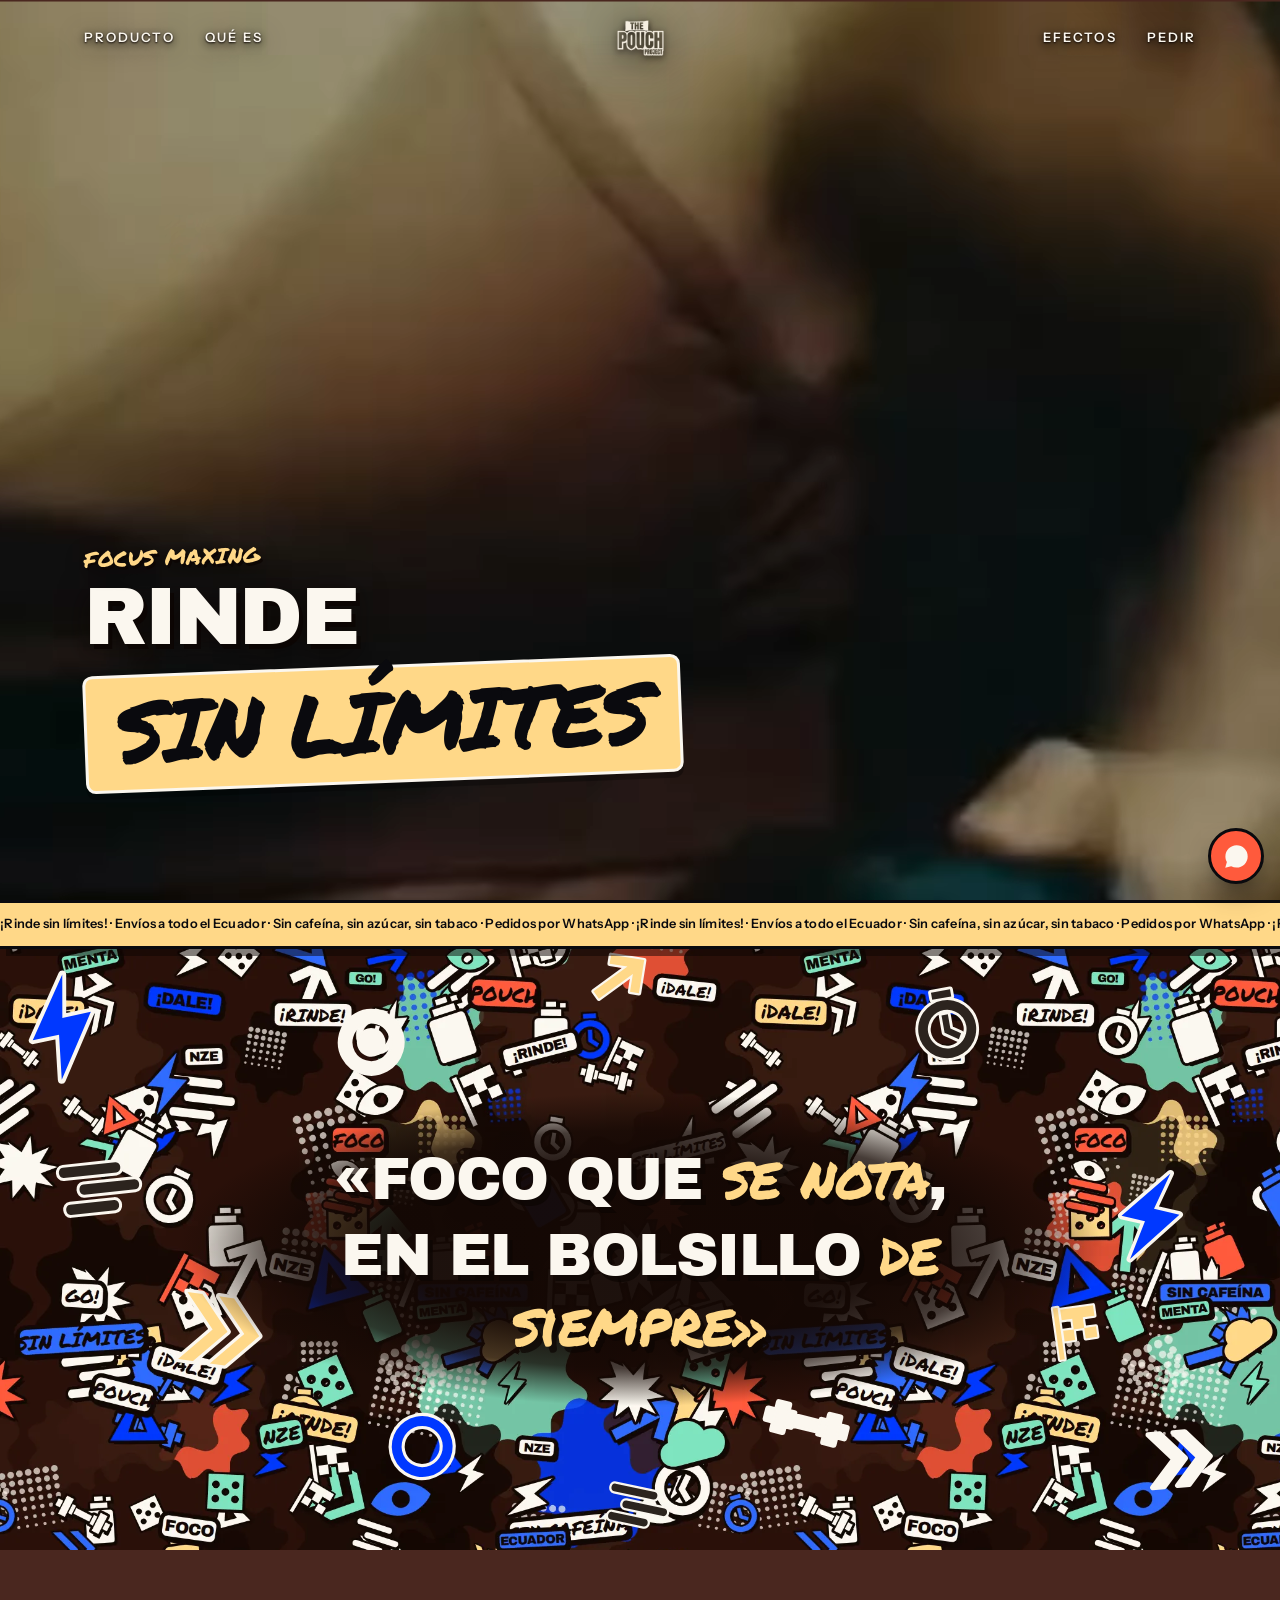
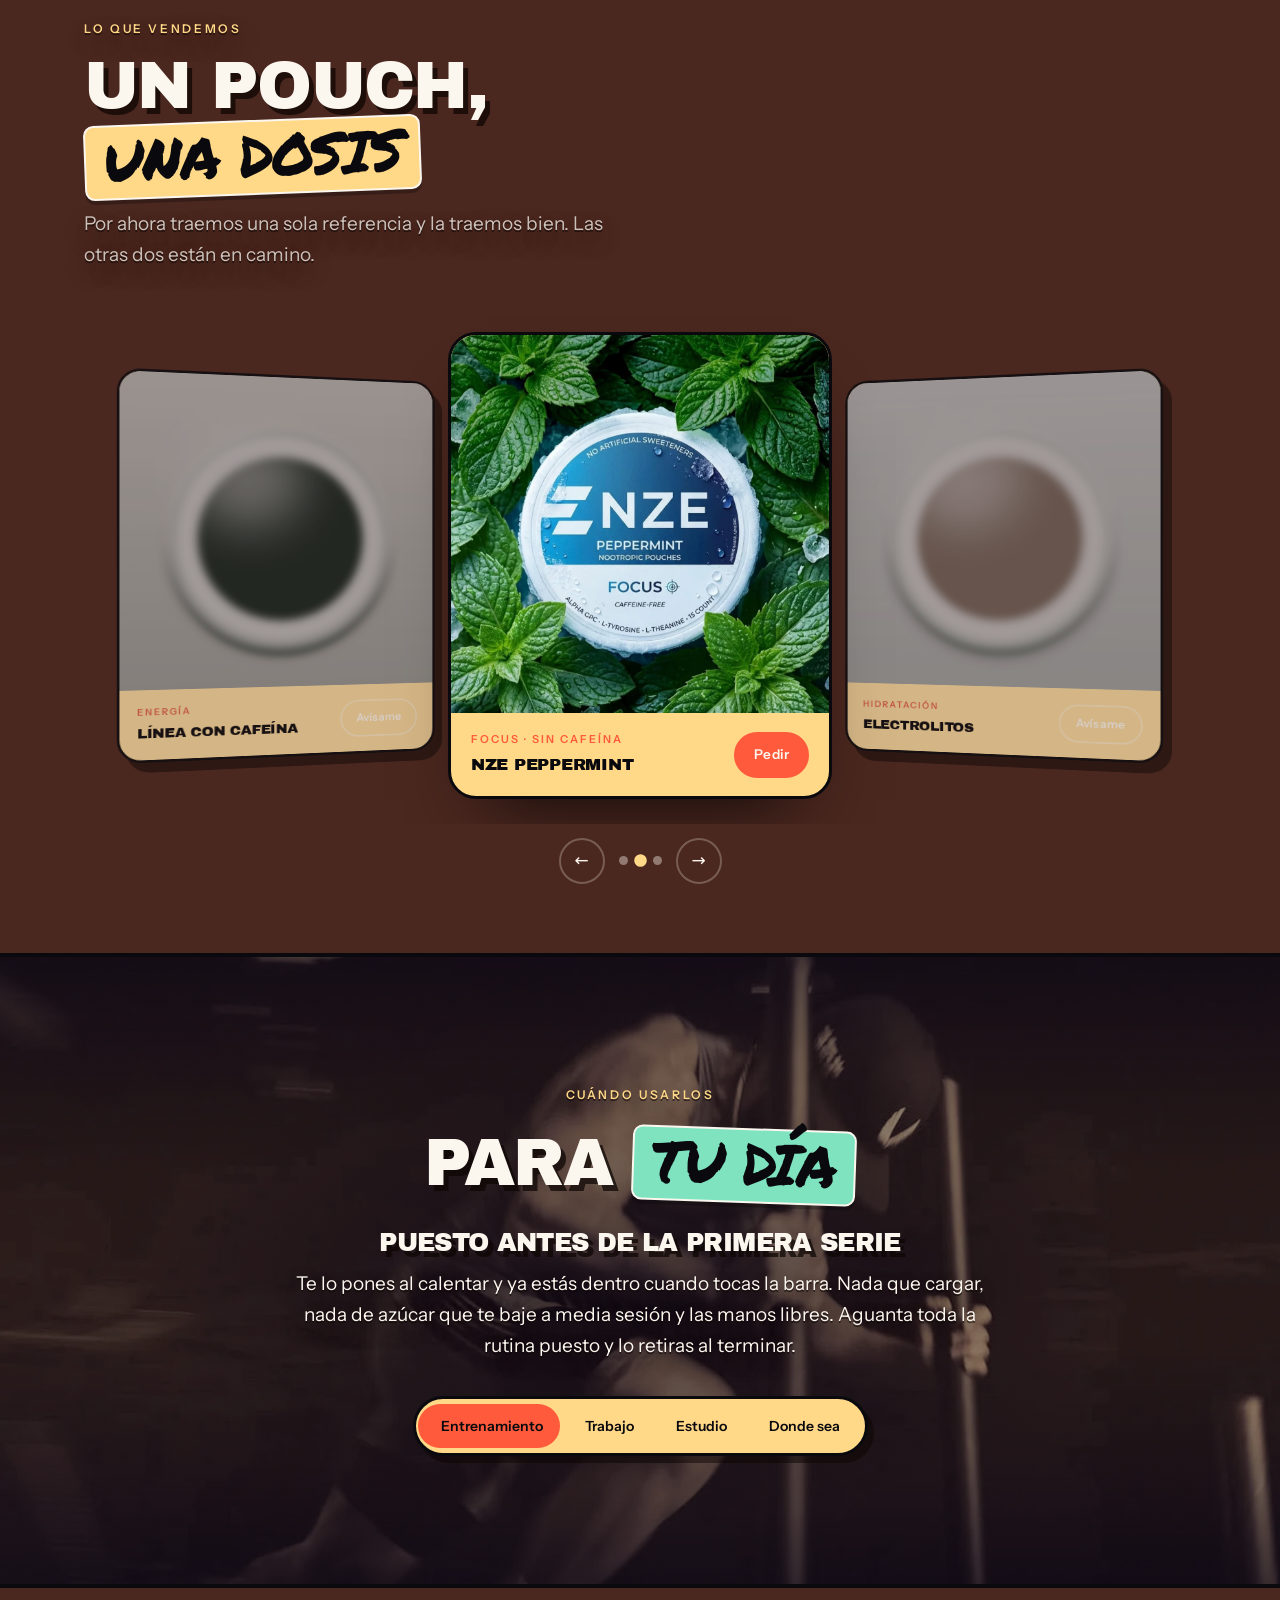
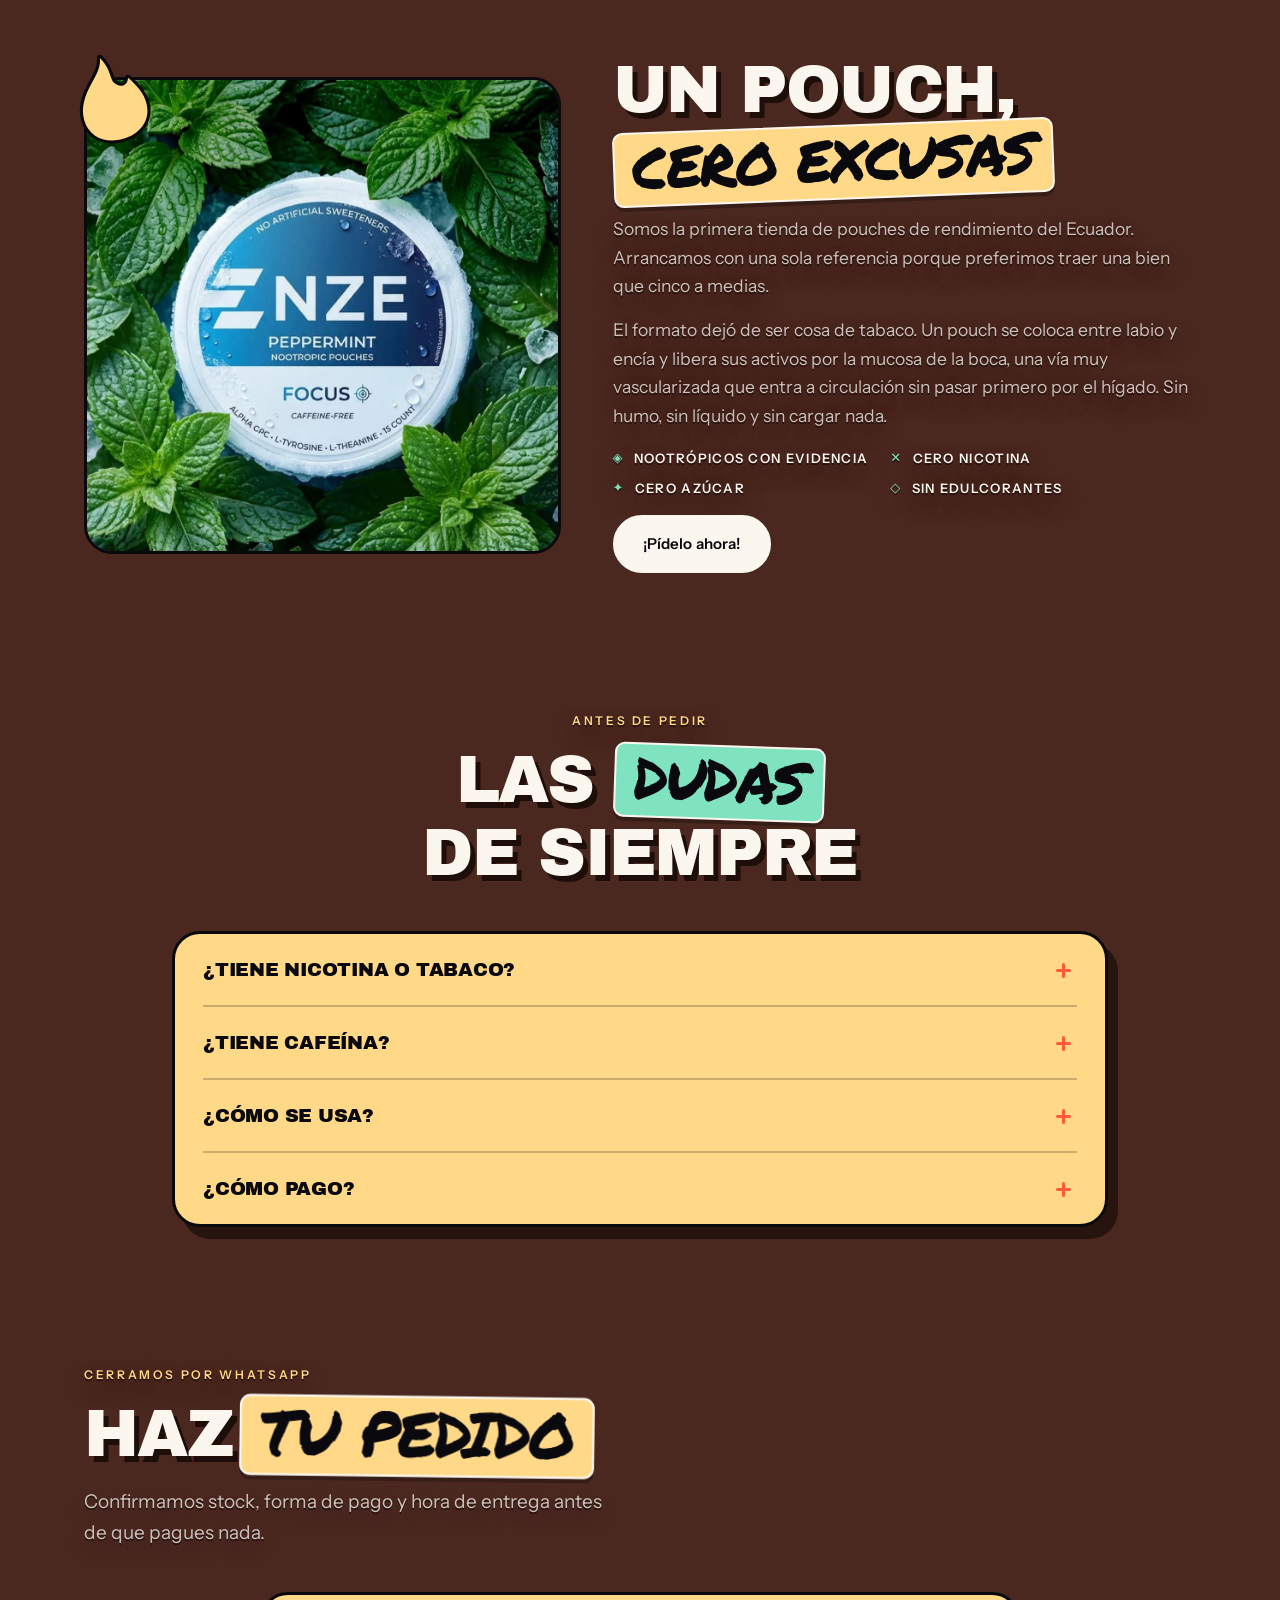
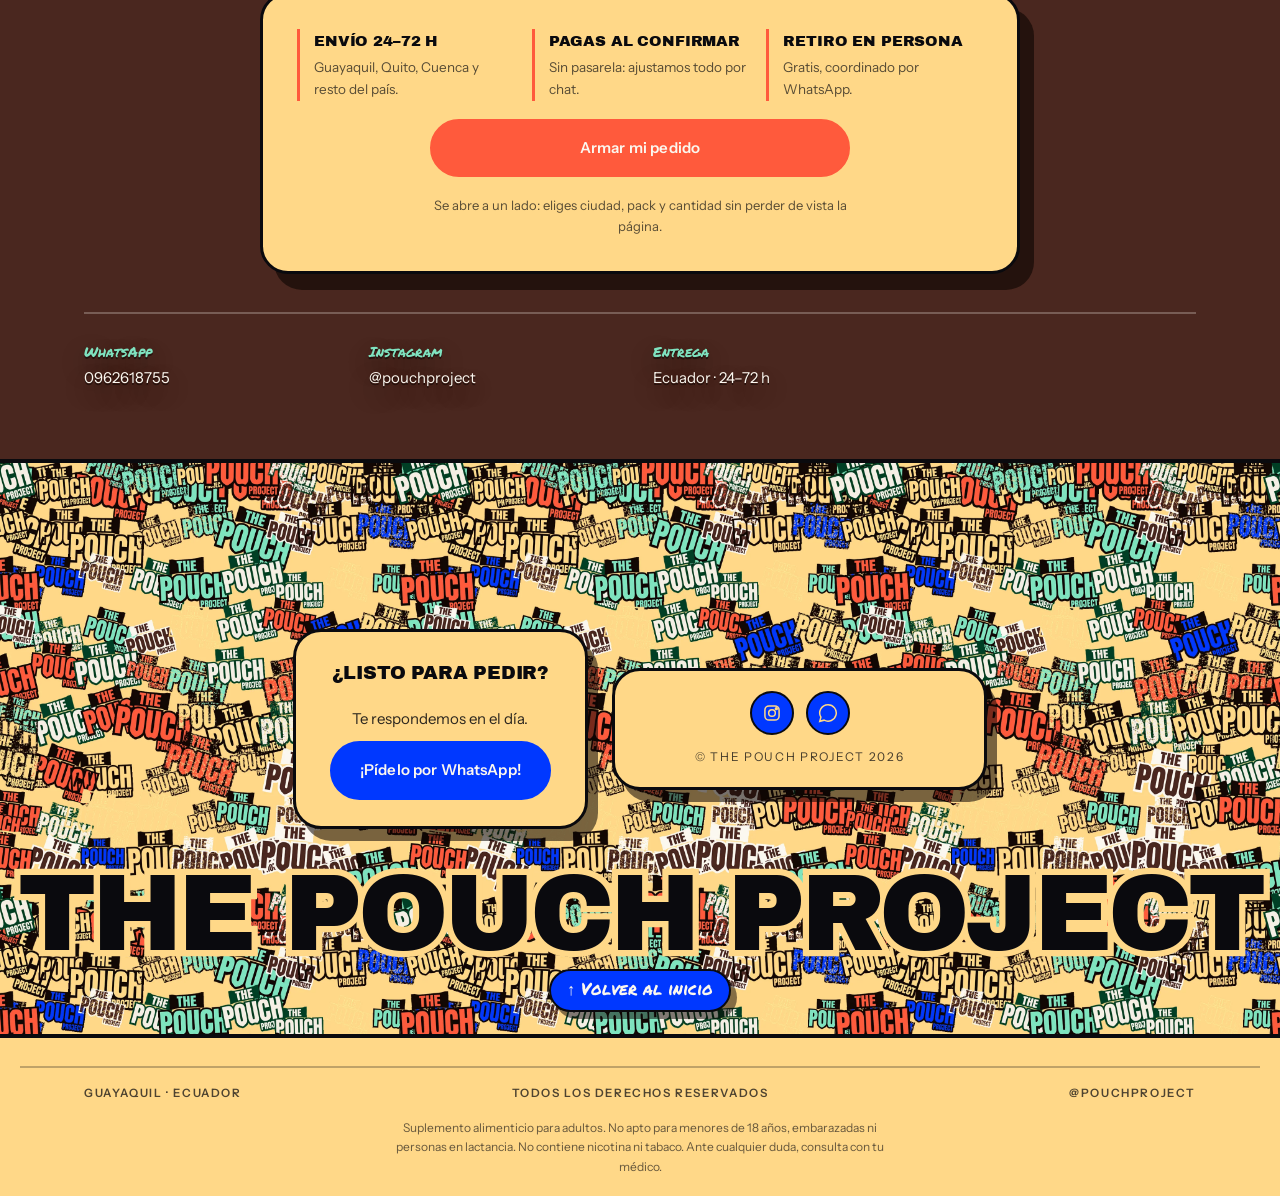
==== index.html @ 42174348 "Borrar archivos sin uso y rehacer las animaciones de las cabeceras LIMPIEZA. Fuera pared.webp, los t" ====
<!doctype html>
<html lang="es-EC">
<head>
<meta charset="utf-8">
<meta name="viewport" content="width=device-width, initial-scale=1, viewport-fit=cover">
<title>The Pouch Project — Rinde sin límites</title>
<meta name="description" content="Pouches de rendimiento en Ecuador. NZE Peppermint Focus: foco limpio sin cafeína, sin azúcar y sin tabaco. Pedidos por WhatsApp con envío a todo el país.">
<meta name="theme-color" content="#16120F">
<link rel="canonical" href="https://thepouchproject.ec/">

<meta property="og:type" content="website">
<meta property="og:site_name" content="The Pouch Project">
<meta property="og:title" content="The Pouch Project — Rinde sin límites">
<meta property="og:description" content="Pouches de rendimiento en Ecuador. Foco limpio, sin azúcar y sin tabaco. Pídelo por WhatsApp.">
<meta property="og:image" content="assets/img/icon-512.png">
<meta property="og:locale" content="es_EC">
<meta name="twitter:card" content="summary_large_image">

<link rel="icon" href="assets/img/logo.svg" type="image/svg+xml">
<link rel="icon" href="assets/img/icon-32.png" sizes="32x32">
<link rel="apple-touch-icon" href="assets/img/icon-180.png">

<link rel="preload" href="assets/fonts/archivo-black-latin.woff2" as="font" type="font/woff2" crossorigin>
<link rel="preload" href="assets/fonts/instrument-sans-normal-400-latin.woff2" as="font" type="font/woff2" crossorigin>
<link rel="stylesheet" href="assets/css/fonts.css">
<link rel="stylesheet" href="assets/css/styles.css">

<script type="application/ld+json">
{"@context":"https://schema.org","@type":"Store","name":"The Pouch Project","description":"Tienda de pouches de rendimiento en Ecuador.","areaServed":"EC","slogan":"Rinde sin límites"}
</script>
</head>
<body>

<a class="visually-hidden" href="#pedido">Saltar al pedido</a>

<!-- ══════════════════════════════════════════ NAV FLOTANTE -->
<header class="nav" id="nav">
  <div class="wrap nav__inner">
    <nav class="nav__side nav__side--l" aria-label="Principal">
      <a href="#productos">Producto</a>
      <a href="#muro">Qué es</a>
    </nav>
    <a class="nav__brand" href="#top" aria-label="The Pouch Project — inicio">
      <img class="nav__logo--light" src="assets/img/logo-cream.png" alt="The Pouch Project" width="1024" height="784">
      <img class="nav__logo--dark" src="assets/img/logo-full.png" alt="" aria-hidden="true" width="1024" height="784">
    </a>
    <nav class="nav__side nav__side--r" aria-label="Secundaria">
      <a href="#efectos">Efectos</a>
      <a href="#pedido">Pedir</a>
    </nav>
    <a class="btn nav__cta" href="#pedido">Pedir</a>
  </div>
</header>

<main id="top">

<!-- ══════════════════════════════════════════════════════ HERO -->
<section class="hero" id="hero" aria-label="Rinde sin límites">
  <div class="hero__media" aria-hidden="true">
    <img class="hero__poster" src="assets/img/poster-hero.jpg" alt="" width="1920" height="1080" fetchpriority="high">
    <video id="heroVideo" poster="assets/img/poster-hero.jpg"
           autoplay muted loop playsinline preload="auto" disablepictureinpicture>
      <source src="assets/video/hero.webm" type="video/webm">
      <source src="assets/video/hero.mp4" type="video/mp4">
    </video>
  </div>

  <div class="wrap hero__inner">
    <p class="hero__kicker">Focus maxing</p>
    <h1 class="claim">
      <span class="claim__line">Rinde</span>
      <span class="claim__stickers">
        <em class="tag tag--cobalto">sin límites</em>
      </span>
    </h1>
  </div>

</section>

<!-- ════════════════════════════════════════════════════ TICKER -->
<div class="ticker marquee" id="ticker" data-nav="claro" aria-hidden="true">
  <div class="marquee__track">
    <span id="tickerA"></span>
    <span id="tickerB"></span>
  </div>
</div>


<!-- ══════════════════════════════════════════════ MURO DE PEGATINAS -->
<section class="muro" id="muro" aria-labelledby="muroTitle">
  <div class="muro__stickers" id="stickers" aria-hidden="true"></div>
  <div class="wrap muro__inner">
    <p class="quote" id="muroTitle" data-anim="cita">
      <span class="quote__l">«Foco que <em>se nota</em>,</span>
      <span class="quote__l">en el bolsillo <em>de siempre»</em></span>
    </p>
  </div>
</section>

<!-- ══════════════════════════════════════════════════ PRODUCTOS -->
<section class="section" id="productos">
  <div class="wrap">
    <div class="section-head" data-anim="head">
      <p class="eyebrow">Lo que vendemos</p>
      <h2 class="h2">Un pouch, <em class="tag tag--cobalto tag--sm">una dosis</em></h2>
      <p class="lede">Por ahora traemos una sola referencia y la traemos bien.
        Las otras dos están en camino.</p>
    </div>
  </div>

  <div class="flow" id="flow">
    <div class="flow__stage" id="flowStage"></div>
  </div>
  <div class="wrap flow__ctrl">
    <button class="dot" type="button" id="flowPrev" aria-label="Anterior">←</button>
    <span class="flow__dots" id="flowDots"></span>
    <button class="dot" type="button" id="flowNext" aria-label="Siguiente">→</button>
  </div>
</section>

<!-- ═══════════════════════════════════════════════════ EFECTOS -->
<section class="section efectos" id="efectos" aria-labelledby="efectosTitle">
  <div class="efectos__fondos" aria-hidden="true"></div>
  <div class="efectos__velo" aria-hidden="true"></div>

  <div class="wrap efectos__inner" data-anim="head">
    <p class="eyebrow">Cuándo usarlos</p>
    <h2 class="h2" id="efectosTitle">Para <em class="tag tag--arena tag--sm">tu día</em></h2>

    <div class="usos__panels" id="fxPanels" data-anim="fx"></div>

    <div class="tabs" role="tablist" aria-label="Cuándo usarlos" id="fxTabs" data-anim="fx">
      <span class="tabs__thumb" id="fxThumb" aria-hidden="true"></span>
    </div>
  </div>
</section>

<!-- ═════════════════════════════════════════════════ NOSOTROS -->
<section class="section" id="nosotros">
  <div class="wrap about">
    <figure class="about__fig" data-anim="up">
      <img src="assets/img/producto-nze-peppermint.webp" alt="Lata de NZE Peppermint sobre hojas de menta"
           width="1100" height="1100" loading="lazy">
      <span class="about__doodle" aria-hidden="true">
        <svg viewBox="0 0 100 100"><path d="M50 6c10 18 2 26 10 34 5 5 12 3 14-4 8 12 12 22 12 32 0 20-16 32-36 32S14 88 14 68c0-16 10-28 20-38 8-8 14-14 16-24Z"/></svg>
      </span>
    </figure>
    <div class="about__body" data-anim="head">
      <h2 class="h2">Un pouch, <em class="tag tag--cobalto tag--sm">cero excusas</em></h2>
      <p>Somos la primera tienda de pouches de rendimiento del Ecuador. Arrancamos con
        una sola referencia porque preferimos traer una bien que cinco a medias.</p>
      <p>El formato dejó de ser cosa de tabaco. Un pouch se coloca entre labio y encía y
        libera sus activos por la mucosa de la boca, una vía muy vascularizada que entra a circulación
        sin pasar primero por el hígado. Sin humo, sin líquido y sin cargar nada.</p>
      <ul class="marks">
        <li><i>◈</i> Nootrópicos con evidencia</li>
        <li><i>✕</i> Cero nicotina</li>
        <li><i>✦</i> Cero azúcar</li>
        <li><i>◇</i> Sin edulcorantes</li>
      </ul>
      <a class="btn btn--cream" href="#pedido">¡Pídelo ahora!</a>
    </div>
  </div>
</section>

<!-- ═══════════════════════════════════════════════════ PREGUNTAS -->
<section class="section" id="faq">
  <div class="wrap">
    <div class="section-head" data-anim="head" style="margin-inline:auto; text-align:center; justify-items:center">
      <p class="eyebrow">Antes de pedir</p>
      <h2 class="h2">Las <em class="tag tag--arena tag--sm">dudas</em> de siempre</h2>
    </div>
    <div class="faq" data-anim="up">
      <details><summary>¿Tiene nicotina o tabaco?</summary>
        <p>No. Cero nicotina, cero tabaco, cero humo. Es un formato de consumo, no un producto de tabaco.</p></details>
      <details><summary>¿Tiene cafeína?</summary>
        <p>No. La NZE Peppermint es de la línea Focus: trabaja con Alpha GPC, L-Tirosina y L-Teanina.</p></details>
      <details><summary>¿Cómo se usa?</summary>
        <p>Se coloca entre el labio superior y la encía, se deja 20 a 30 minutos y se retira. No se mastica ni se traga.</p></details>
      <details><summary>¿Cómo pago?</summary>
        <p>Coordinamos por WhatsApp: transferencia, efectivo al entregar o contra entrega según la ciudad.
          No pedimos datos de tarjeta por la web.</p></details>
    </div>
  </div>
</section>

<!-- ═══════════════════════════════════════════════════ PEDIDO -->
<section class="section pedido" id="pedido">
  <div class="wrap">
    <div class="section-head" data-anim="head">
      <p class="eyebrow">Cerramos por WhatsApp</p>
      <h2 class="h2">Haz <em class="tag tag--cobalto tag--sm">tu pedido</em></h2>
      <p class="lede">Confirmamos stock, forma de pago y hora de entrega antes de que pagues nada.</p>
    </div>

    <div class="order-lite" data-anim="up">
      <ul class="order-lite__pts">
        <li><b>Envío 24–72 h</b><span>Guayaquil, Quito, Cuenca y resto del país.</span></li>
        <li><b>Pagas al confirmar</b><span>Sin pasarela: ajustamos todo por chat.</span></li>
        <li><b>Retiro en persona</b><span>Gratis, coordinado por WhatsApp.</span></li>
      </ul>
      <button class="btn btn--cobalto btn--block order-lite__go" type="button" data-checkout>
        Armar mi pedido
      </button>
      <p class="order-lite__hint">Se abre a un lado: eliges ciudad, pack y cantidad sin perder de vista la página.</p>
    </div>

    <ul class="contact" data-anim="up">
      <li><b>WhatsApp</b><a id="waLine" data-wa="general" href="#">—</a></li>
      <li><b>Instagram</b><a id="igLink" href="#" target="_blank" rel="noopener">—</a></li>
      <li><b>Entrega</b><span id="zonaLine">—</span></li>
    </ul>
  </div>
</section>

</main>

<!-- ══════════════════════════════════════════════════════ FOOTER -->
<footer class="footer" data-nav="claro">
  <div class="footer__muro">
    <div class="wrap footer__top">
    <div class="footer__cta">
      <h3>¿Listo para pedir?</h3>
      <p>Te respondemos en el día.</p>
      <a class="btn btn--dark" data-wa="cierre" href="#">¡Pídelo por WhatsApp!</a>
    </div>

    <div class="footer__social">
      <a id="igSocial" href="#" target="_blank" rel="noopener" aria-label="Instagram">
        <svg viewBox="0 0 24 24" fill="none" stroke="currentColor" stroke-width="1.8" aria-hidden="true"><rect x="3.5" y="3.5" width="17" height="17" rx="5"/><circle cx="12" cy="12" r="4"/><circle cx="17.2" cy="6.8" r="1.1" fill="currentColor"/></svg>
      </a>
      <a data-wa="footer" href="#" aria-label="WhatsApp">
        <svg viewBox="0 0 24 24" fill="none" stroke="currentColor" stroke-width="1.8" aria-hidden="true"><path d="M12 2a9.9 9.9 0 0 0-8.5 15l-1.4 5 5.2-1.4A9.9 9.9 0 1 0 12 2Z"/></svg>
      </a>
      <p class="footer__cop">© The Pouch Project <span id="year"></span></p>
    </div>
  </div>

    <a class="footer__word" href="#hero" data-top aria-label="Volver al inicio">
    <span>The Pouch Project</span>
    <span class="footer__word__up" aria-hidden="true">↑ Volver al inicio</span>
    </a>
  </div>

  <div class="wrap footer__legal">
    <span>Guayaquil · Ecuador</span>
    <span>Todos los derechos reservados</span>
    <span id="igFoot">@pouchproject</span>
  </div>
  <p class="wrap footer__care">
    Suplemento alimenticio para adultos. No apto para menores de 18 años, embarazadas ni personas
    en lactancia. No contiene nicotina ni tabaco. Ante cualquier duda, consulta con tu médico.
  </p>
</footer>


<!-- ═══════════════════════════════════ CAJÓN LATERAL DE PEDIDO -->
<aside class="drawer" id="checkout" hidden>
  <div class="drawer__scrim" data-checkout-close></div>
  <div class="drawer__panel" role="dialog" aria-modal="true" aria-labelledby="drawerTitle">
    <div class="drawer__head">
      <div>
        <p class="drawer__eyebrow">Cerramos por WhatsApp</p>
        <p class="drawer__title" id="drawerTitle">Tu pedido</p>
      </div>
      <button class="drawer__x" type="button" data-checkout-close aria-label="Cerrar el pedido">
        <svg viewBox="0 0 24 24" fill="none" stroke="currentColor" stroke-width="2.4" aria-hidden="true"><path d="m6 6 12 12M18 6 6 18"/></svg>
      </button>
    </div>
    <div class="drawer__body">
  <div class="order">
      <div>
        <fieldset>
          <legend class="field-title">Elige tu ciudad</legend>
          <div class="cities" id="cities"></div>
        </fieldset>

        <div class="ship-note" id="shipNote" hidden>
          <p id="shipNoteText"></p>
          <div class="bar"><i id="shipBar"></i></div>
        </div>

        <p class="cutoff">
          <svg viewBox="0 0 24 24" fill="none" stroke="currentColor" stroke-width="1.8" aria-hidden="true">
            <circle cx="12" cy="12" r="9"/><path d="M12 7v5l3.2 2"/>
          </svg>
          <span id="cutoffText"></span>
        </p>
      </div>

      <form class="form" id="orderForm" novalidate>
        <p class="field-title">Tu pedido</p>
        <div class="form__summary" id="summary"></div>

        <div class="grid-2">
          <div class="field">
            <label for="f-pack">Pack</label>
            <select id="f-pack" name="pack"></select>
          </div>
          <div class="field">
            <label for="f-cantidad">Cantidad</label>
            <select id="f-cantidad" name="cantidad"></select>
          </div>
        </div>

        <div class="field">
          <label for="f-nombre">Nombre completo</label>
          <input id="f-nombre" name="nombre" type="text" autocomplete="name" placeholder="Tu nombre y apellido">
          <p class="err" id="e-nombre"></p>
        </div>

        <div class="grid-2">
          <div class="field">
            <label for="f-telefono">Teléfono</label>
            <input id="f-telefono" name="telefono" type="tel" inputmode="numeric" autocomplete="tel" placeholder="09XXXXXXXX">
            <p class="err" id="e-telefono"></p>
          </div>
          <div class="field">
            <label for="f-ciudad">Ciudad</label>
            <select id="f-ciudad" name="ciudad"></select>
            <p class="err" id="e-ciudad"></p>
          </div>
        </div>

        <div class="field" id="wrap-direccion">
          <label for="f-direccion">Dirección de entrega</label>
          <input id="f-direccion" name="direccion" type="text" autocomplete="street-address" placeholder="Calle principal, número, referencia">
          <p class="err" id="e-direccion"></p>
        </div>

        <div class="field">
          <label for="f-notas">Notas para la entrega</label>
          <textarea id="f-notas" name="notas" placeholder="Horario preferido, punto de referencia"></textarea>
        </div>

        <div class="promo">
          <div class="field">
            <label for="f-codigo">Código de descuento</label>
            <input id="f-codigo" name="codigo" type="text" autocapitalize="characters" placeholder="POUCH10">
            <p class="err" id="e-codigo"></p>
          </div>
          <button class="btn btn--outline" type="button" id="applyCode">Aplicar</button>
        </div>

        <button class="btn btn--cobalto btn--block" type="submit" id="sendOrder">¡Enviar por WhatsApp!</button>
      </form>
  </div>
    </div>
  </div>
</aside>

<a class="wa-float" data-wa="flotante" href="#" aria-label="Escríbenos por WhatsApp"><svg viewBox="0 0 24 24" fill="currentColor" aria-hidden="true"><path d="M12.04 2C6.58 2 2.13 6.45 2.13 11.91c0 1.75.46 3.45 1.32 4.95L2 22l5.25-1.38a9.87 9.87 0 0 0 4.79 1.22h.01c5.46 0 9.91-4.45 9.91-9.91 0-2.65-1.03-5.14-2.9-7.01A9.82 9.82 0 0 0 12.04 2Zm4.52 12.97c-.25-.12-1.47-.72-1.69-.81-.23-.08-.39-.12-.56.13-.16.24-.64.8-.79.97-.14.16-.29.19-.54.06-.25-.12-1.05-.39-1.99-1.23-.74-.66-1.24-1.47-1.38-1.72-.15-.25-.02-.38.11-.5.11-.11.25-.29.37-.43.13-.15.17-.25.25-.41.08-.17.04-.31-.02-.43-.06-.12-.56-1.35-.77-1.85-.2-.48-.41-.42-.56-.43h-.48c-.17 0-.43.06-.66.31-.23.25-.86.85-.86 2.07 0 1.21.88 2.39 1.01 2.55.12.17 1.74 2.65 4.21 3.72.59.25 1.05.4 1.4.52.59.19 1.13.16 1.55.1.47-.07 1.47-.6 1.67-1.18.21-.58.21-1.07.15-1.18-.06-.1-.23-.16-.48-.29Z"/></svg></a>

<script src="assets/js/vendor/gsap.min.js"></script>
<script src="assets/js/vendor/ScrollTrigger.min.js"></script>
<script src="assets/js/config.js"></script>
<script src="assets/js/stickers.js"></script>
<script src="assets/js/checkout.js"></script>
<script src="assets/js/main.js"></script>
</body>
</html>
---- assets/css/fonts.css ----
/* Tipografías autoalojadas: Fraunces (titulares) · Instrument Sans (texto) */
@font-face {
  font-family: 'Fraunces';
  font-style: italic;
  font-weight: 600;
  font-display: swap;
  src: url(../fonts/fraunces-italic-600-latin-ext.woff2) format('woff2');
  unicode-range: U+0100-02BA, U+02BD-02C5, U+02C7-02CC, U+02CE-02D7, U+02DD-02FF, U+0304, U+0308, U+0329, U+1D00-1DBF, U+1E00-1E9F, U+1EF2-1EFF, U+2020, U+20A0-20AB, U+20AD-20C0, U+2113, U+2C60-2C7F, U+A720-A7FF;
}
@font-face {
  font-family: 'Fraunces';
  font-style: italic;
  font-weight: 600;
  font-display: swap;
  src: url(../fonts/fraunces-italic-600-latin.woff2) format('woff2');
  unicode-range: U+0000-00FF, U+0131, U+0152-0153, U+02BB-02BC, U+02C6, U+02DA, U+02DC, U+0304, U+0308, U+0329, U+2000-206F, U+20AC, U+2122, U+2191, U+2193, U+2212, U+2215, U+FEFF, U+FFFD;
}
@font-face {
  font-family: 'Fraunces';
  font-style: italic;
  font-weight: 700;
  font-display: swap;
  src: url(../fonts/fraunces-italic-600-latin-ext.woff2) format('woff2');
  unicode-range: U+0100-02BA, U+02BD-02C5, U+02C7-02CC, U+02CE-02D7, U+02DD-02FF, U+0304, U+0308, U+0329, U+1D00-1DBF, U+1E00-1E9F, U+1EF2-1EFF, U+2020, U+20A0-20AB, U+20AD-20C0, U+2113, U+2C60-2C7F, U+A720-A7FF;
}
@font-face {
  font-family: 'Fraunces';
  font-style: italic;
  font-weight: 700;
  font-display: swap;
  src: url(../fonts/fraunces-italic-600-latin.woff2) format('woff2');
  unicode-range: U+0000-00FF, U+0131, U+0152-0153, U+02BB-02BC, U+02C6, U+02DA, U+02DC, U+0304, U+0308, U+0329, U+2000-206F, U+20AC, U+2122, U+2191, U+2193, U+2212, U+2215, U+FEFF, U+FFFD;
}
@font-face {
  font-family: 'Fraunces';
  font-style: normal;
  font-weight: 600;
  font-display: swap;
  src: url(../fonts/fraunces-normal-600-latin-ext.woff2) format('woff2');
  unicode-range: U+0100-02BA, U+02BD-02C5, U+02C7-02CC, U+02CE-02D7, U+02DD-02FF, U+0304, U+0308, U+0329, U+1D00-1DBF, U+1E00-1E9F, U+1EF2-1EFF, U+2020, U+20A0-20AB, U+20AD-20C0, U+2113, U+2C60-2C7F, U+A720-A7FF;
}
@font-face {
  font-family: 'Fraunces';
  font-style: normal;
  font-weight: 600;
  font-display: swap;
  src: url(../fonts/fraunces-normal-600-latin.woff2) format('woff2');
  unicode-range: U+0000-00FF, U+0131, U+0152-0153, U+02BB-02BC, U+02C6, U+02DA, U+02DC, U+0304, U+0308, U+0329, U+2000-206F, U+20AC, U+2122, U+2191, U+2193, U+2212, U+2215, U+FEFF, U+FFFD;
}
@font-face {
  font-family: 'Fraunces';
  font-style: normal;
  font-weight: 700;
  font-display: swap;
  src: url(../fonts/fraunces-normal-600-latin-ext.woff2) format('woff2');
  unicode-range: U+0100-02BA, U+02BD-02C5, U+02C7-02CC, U+02CE-02D7, U+02DD-02FF, U+0304, U+0308, U+0329, U+1D00-1DBF, U+1E00-1E9F, U+1EF2-1EFF, U+2020, U+20A0-20AB, U+20AD-20C0, U+2113, U+2C60-2C7F, U+A720-A7FF;
}
@font-face {
  font-family: 'Fraunces';
  font-style: normal;
  font-weight: 700;
  font-display: swap;
  src: url(../fonts/fraunces-normal-600-latin.woff2) format('woff2');
  unicode-range: U+0000-00FF, U+0131, U+0152-0153, U+02BB-02BC, U+02C6, U+02DA, U+02DC, U+0304, U+0308, U+0329, U+2000-206F, U+20AC, U+2122, U+2191, U+2193, U+2212, U+2215, U+FEFF, U+FFFD;
}
@font-face {
  font-family: 'Fraunces';
  font-style: normal;
  font-weight: 900;
  font-display: swap;
  src: url(../fonts/fraunces-normal-600-latin-ext.woff2) format('woff2');
  unicode-range: U+0100-02BA, U+02BD-02C5, U+02C7-02CC, U+02CE-02D7, U+02DD-02FF, U+0304, U+0308, U+0329, U+1D00-1DBF, U+1E00-1E9F, U+1EF2-1EFF, U+2020, U+20A0-20AB, U+20AD-20C0, U+2113, U+2C60-2C7F, U+A720-A7FF;
}
@font-face {
  font-family: 'Fraunces';
  font-style: normal;
  font-weight: 900;
  font-display: swap;
  src: url(../fonts/fraunces-normal-600-latin.woff2) format('woff2');
  unicode-range: U+0000-00FF, U+0131, U+0152-0153, U+02BB-02BC, U+02C6, U+02DA, U+02DC, U+0304, U+0308, U+0329, U+2000-206F, U+20AC, U+2122, U+2191, U+2193, U+2212, U+2215, U+FEFF, U+FFFD;
}
@font-face {
  font-family: 'Instrument Sans';
  font-style: italic;
  font-weight: 400;
  font-stretch: 100%;
  font-display: swap;
  src: url(../fonts/instrument-sans-italic-400-latin-ext.woff2) format('woff2');
  unicode-range: U+0100-02BA, U+02BD-02C5, U+02C7-02CC, U+02CE-02D7, U+02DD-02FF, U+0304, U+0308, U+0329, U+1D00-1DBF, U+1E00-1E9F, U+1EF2-1EFF, U+2020, U+20A0-20AB, U+20AD-20C0, U+2113, U+2C60-2C7F, U+A720-A7FF;
}
@font-face {
  font-family: 'Instrument Sans';
  font-style: italic;
  font-weight: 400;
  font-stretch: 100%;
  font-display: swap;
  src: url(../fonts/instrument-sans-italic-400-latin.woff2) format('woff2');
  unicode-range: U+0000-00FF, U+0131, U+0152-0153, U+02BB-02BC, U+02C6, U+02DA, U+02DC, U+0304, U+0308, U+0329, U+2000-206F, U+20AC, U+2122, U+2191, U+2193, U+2212, U+2215, U+FEFF, U+FFFD;
}
@font-face {
  font-family: 'Instrument Sans';
  font-style: normal;
  font-weight: 400;
  font-stretch: 100%;
  font-display: swap;
  src: url(../fonts/instrument-sans-normal-400-latin-ext.woff2) format('woff2');
  unicode-range: U+0100-02BA, U+02BD-02C5, U+02C7-02CC, U+02CE-02D7, U+02DD-02FF, U+0304, U+0308, U+0329, U+1D00-1DBF, U+1E00-1E9F, U+1EF2-1EFF, U+2020, U+20A0-20AB, U+20AD-20C0, U+2113, U+2C60-2C7F, U+A720-A7FF;
}
@font-face {
  font-family: 'Instrument Sans';
  font-style: normal;
  font-weight: 400;
  font-stretch: 100%;
  font-display: swap;
  src: url(../fonts/instrument-sans-normal-400-latin.woff2) format('woff2');
  unicode-range: U+0000-00FF, U+0131, U+0152-0153, U+02BB-02BC, U+02C6, U+02DA, U+02DC, U+0304, U+0308, U+0329, U+2000-206F, U+20AC, U+2122, U+2191, U+2193, U+2212, U+2215, U+FEFF, U+FFFD;
}
@font-face {
  font-family: 'Instrument Sans';
  font-style: normal;
  font-weight: 500;
  font-stretch: 100%;
  font-display: swap;
  src: url(../fonts/instrument-sans-normal-400-latin-ext.woff2) format('woff2');
  unicode-range: U+0100-02BA, U+02BD-02C5, U+02C7-02CC, U+02CE-02D7, U+02DD-02FF, U+0304, U+0308, U+0329, U+1D00-1DBF, U+1E00-1E9F, U+1EF2-1EFF, U+2020, U+20A0-20AB, U+20AD-20C0, U+2113, U+2C60-2C7F, U+A720-A7FF;
}
@font-face {
  font-family: 'Instrument Sans';
  font-style: normal;
  font-weight: 500;
  font-stretch: 100%;
  font-display: swap;
  src: url(../fonts/instrument-sans-normal-400-latin.woff2) format('woff2');
  unicode-range: U+0000-00FF, U+0131, U+0152-0153, U+02BB-02BC, U+02C6, U+02DA, U+02DC, U+0304, U+0308, U+0329, U+2000-206F, U+20AC, U+2122, U+2191, U+2193, U+2212, U+2215, U+FEFF, U+FFFD;
}
@font-face {
  font-family: 'Instrument Sans';
  font-style: normal;
  font-weight: 600;
  font-stretch: 100%;
  font-display: swap;
  src: url(../fonts/instrument-sans-normal-400-latin-ext.woff2) format('woff2');
  unicode-range: U+0100-02BA, U+02BD-02C5, U+02C7-02CC, U+02CE-02D7, U+02DD-02FF, U+0304, U+0308, U+0329, U+1D00-1DBF, U+1E00-1E9F, U+1EF2-1EFF, U+2020, U+20A0-20AB, U+20AD-20C0, U+2113, U+2C60-2C7F, U+A720-A7FF;
}
@font-face {
  font-family: 'Instrument Sans';
  font-style: normal;
  font-weight: 600;
  font-stretch: 100%;
  font-display: swap;
  src: url(../fonts/instrument-sans-normal-400-latin.woff2) format('woff2');
  unicode-range: U+0000-00FF, U+0131, U+0152-0153, U+02BB-02BC, U+02C6, U+02DA, U+02DC, U+0304, U+0308, U+0329, U+2000-206F, U+20AC, U+2122, U+2191, U+2193, U+2212, U+2215, U+FEFF, U+FFFD;
}

/* Outfit: el eslogan del banner, pesado y geométrico */
@font-face {
  font-family: 'Outfit';
  font-style: normal;
  font-weight: 800;
  font-display: swap;
  src: url(../fonts/outfit-800-latin-ext.woff2) format('woff2');
  unicode-range: U+0100-02BA, U+02BD-02C5, U+02C7-02CC, U+02CE-02D7, U+02DD-02FF, U+0304, U+0308, U+0329, U+1D00-1DBF, U+1E00-1E9F, U+1EF2-1EFF, U+2020, U+20A0-20AB, U+20AD-20C0, U+2113, U+2C60-2C7F, U+A720-A7FF;
}
@font-face {
  font-family: 'Outfit';
  font-style: normal;
  font-weight: 800;
  font-display: swap;
  src: url(../fonts/outfit-800-latin.woff2) format('woff2');
  unicode-range: U+0000-00FF, U+0131, U+0152-0153, U+02BB-02BC, U+02C6, U+02DA, U+02DC, U+0304, U+0308, U+0329, U+2000-206F, U+20AC, U+2122, U+2191, U+2193, U+2212, U+2215, U+FEFF, U+FFFD;
}
@font-face {
  font-family: 'Outfit';
  font-style: normal;
  font-weight: 900;
  font-display: swap;
  src: url(../fonts/outfit-800-latin-ext.woff2) format('woff2');
  unicode-range: U+0100-02BA, U+02BD-02C5, U+02C7-02CC, U+02CE-02D7, U+02DD-02FF, U+0304, U+0308, U+0329, U+1D00-1DBF, U+1E00-1E9F, U+1EF2-1EFF, U+2020, U+20A0-20AB, U+20AD-20C0, U+2113, U+2C60-2C7F, U+A720-A7FF;
}
@font-face {
  font-family: 'Outfit';
  font-style: normal;
  font-weight: 900;
  font-display: swap;
  src: url(../fonts/outfit-800-latin.woff2) format('woff2');
  unicode-range: U+0000-00FF, U+0131, U+0152-0153, U+02BB-02BC, U+02C6, U+02DA, U+02DC, U+0304, U+0308, U+0329, U+2000-206F, U+20AC, U+2122, U+2191, U+2193, U+2212, U+2215, U+FEFF, U+FFFD;
}

/* Archivo Black: titulares gordos · Permanent Marker: las pegatinas */
@font-face {
  font-family: 'Archivo Black';
  font-style: normal;
  font-weight: 400;
  font-display: swap;
  src: url(../fonts/archivo-black-latin-ext.woff2) format('woff2');
  unicode-range: U+0100-02BA, U+02BD-02C5, U+02C7-02CC, U+02CE-02D7, U+02DD-02FF, U+0304, U+0308, U+0329, U+1D00-1DBF, U+1E00-1E9F, U+1EF2-1EFF, U+2020, U+20A0-20AB, U+20AD-20C0, U+2113, U+2C60-2C7F, U+A720-A7FF;
}
@font-face {
  font-family: 'Archivo Black';
  font-style: normal;
  font-weight: 400;
  font-display: swap;
  src: url(../fonts/archivo-black-latin.woff2) format('woff2');
  unicode-range: U+0000-00FF, U+0131, U+0152-0153, U+02BB-02BC, U+02C6, U+02DA, U+02DC, U+0304, U+0308, U+0329, U+2000-206F, U+20AC, U+2122, U+2191, U+2193, U+2212, U+2215, U+FEFF, U+FFFD;
}
@font-face {
  font-family: 'Permanent Marker';
  font-style: normal;
  font-weight: 400;
  font-display: swap;
  src: url(../fonts/permanent-marker-latin.woff2) format('woff2');
  unicode-range: U+0000-00FF, U+0131, U+0152-0153, U+02BB-02BC, U+02C6, U+02DA, U+02DC, U+0304, U+0308, U+0329, U+2000-206F, U+20AC, U+2122, U+2191, U+2193, U+2212, U+2215, U+FEFF, U+FFFD;
}
---- assets/css/styles.css ----
/* ==========================================================================
   THE POUCH PROJECT — sistema visual
   Estructura y estética tomadas de la referencia de estudio: muro oscuro
   texturizado, pegatinas, nav flotante en pastilla y disciplina de cuatro
   colores. Nuestro logo, nuestros datos.
   ========================================================================== */

/* ═══════════════════════════════════════════════ 1. PALETA (4 COLORES)
   ⚠️ Es lo único que hay que tocar para cambiar toda la colorimetría.
   Cuando llegue la paleta definitiva, se reemplazan estos cuatro valores
   y la página entera cambia con ellos. */
:root{
  --tierra:#4A271F;   /* TIERRA — fondo dominante, plano */
  --cobalto:#0038FF;  /* HYPER COBALT — bloques, botones y acentos */
  --arena:#FFD888;    /* SKIN SAND — cajas, tarjetas y superficies */
  --negro:#0A0A0E;    /* tinta sobre arena */
  --crema:#FBF7EF;    /* tinta sobre cobalto */

  /* Colores de apoyo: dan vida sin romper la disciplina de los cuatro */
  --coral:#FF5A3C;
  --menta:#7FE3C0;

  /* El verde de marca se conserva para el logo y señales de acierto */
  --verde:#003F25;
}

/* ─────────────────────────────────────────────── 2. DERIVADOS ───────── */
:root{
  --tierra-2:#31180F;               /* tierra hundida, para bloques */
  --tierra-3:#5E362B;                /* tierra elevada, para filetes */
  --cobalto-2:#0030DB;              /* cobalto hundido, para bloques */
  /* Sombra dura: es lo que despega cada pieza del fondo */
  --lift:10px 12px 0 rgba(12,5,3,.55);
  --lift-sm:6px 7px 0 rgba(12,5,3,.5);
  --lift-txt:0 2px 0 rgba(12,5,3,.55), 0 10px 26px rgba(12,5,3,.45);
  --lift-display:5px 6px 0 rgba(12,5,3,.72);
  --arena-2:#FFE6AE;                /* arena clara, superficies elevadas */
  --muted:color-mix(in srgb, var(--crema) 76%, transparent);
  --hairline:color-mix(in srgb, var(--crema) 26%, transparent);
  --tierra-line:color-mix(in srgb, var(--crema) 20%, transparent);
  /* Dentro de una caja de arena manda la tinta negra */
  --panel-fg:var(--negro);
  --panel-muted:color-mix(in srgb, var(--negro) 68%, var(--arena));
  --panel-line:color-mix(in srgb, var(--negro) 22%, transparent);

  --display:'Archivo Black','Helvetica Neue',Arial,sans-serif;
  --marker:'Permanent Marker','Comic Sans MS',cursive;
  --body:'Instrument Sans',system-ui,-apple-system,'Segoe UI',sans-serif;

  --gutter:clamp(18px,5vw,64px);
  --max:1240px;
  --r:16px;
  --r-lg:28px;
  --r-pill:999px;
  --sec:clamp(52px,5.4vw,84px);
  --nav-h:76px;
  --ease:cubic-bezier(.16,1,.3,1);
}

/* ─────────────────────────────────────────── 2b. TEXTO FLOTANTE ─────
   Cada palabra sobre el fondo lleva sombra: una dura pegada y una larga
   difusa. Es lo que hace que el texto parezca una capa encima y no algo
   impreso en la pared. Dentro de las cajas claras se anula. */
.claim,.h2,.quote,.eyebrow,.lede,.uso__copy,.uso__titulo,
.about__body p,.marks li,.contact b,.contact a,.contact span,
.order-lite__hint,.flow__ctrl,.hero__kicker,.section-head p{
  text-shadow:var(--lift-txt);
}
.claim,.h2,.quote{text-shadow:var(--lift-display)}
.pcard *,.faq *,.form *,.city *,.ship-note *,.order-lite *,
.footer *,.drawer *,.ticker *,.tag,.btn,.cutoff{text-shadow:none}
.order-lite__hint{text-shadow:none}

/* ─────────────────────────────────────────────────── 3. RESET ───────── */
*,*::before,*::after{box-sizing:border-box}
html{-webkit-text-size-adjust:100%; scroll-behavior:smooth}
@media (prefers-reduced-motion:reduce){html{scroll-behavior:auto}}
body{
  margin:0; color:var(--crema);
  background-color:var(--tierra);   /* plano, sin textura */
  font-family:var(--body);
  font-size:clamp(15.5px,.5vw + 14.5px,17.5px);
  line-height:1.62; -webkit-font-smoothing:antialiased; overflow-x:hidden;
}
img,svg,video,canvas{max-width:100%; display:block}
a{color:inherit}
button,input,select,textarea{font:inherit; color:inherit}
h1,h2,h3,h4,p,figure,fieldset{margin:0}
fieldset{border:0; padding:0; min-width:0}
ul{margin:0; padding:0; list-style:none}
:focus-visible{outline:3px solid var(--menta); outline-offset:3px; border-radius:6px}

/* ────────────────────────────────────────────── 4. PRIMITIVAS ───────── */
.wrap{width:100%; max-width:var(--max); margin-inline:auto; padding-inline:var(--gutter)}
.section{position:relative; z-index:1; padding-block:var(--sec)}
main section[id]{scroll-margin-top:calc(var(--nav-h) + 16px)}

.eyebrow{
  font-family:var(--body); font-weight:600; font-size:12px;
  letter-spacing:.22em; text-transform:uppercase; color:var(--arena);
}
.h2{
  font-family:var(--display); font-weight:400;
  font-size:clamp(32px,5.4vw,66px); line-height:1.02;
  letter-spacing:-.025em; text-transform:uppercase; text-wrap:balance;
}
.lede{font-size:clamp(16px,.55vw + 15px,19px); color:var(--muted); max-width:56ch; text-wrap:pretty}
.section-head{display:grid; gap:14px; margin-bottom:clamp(28px,3.4vw,44px); max-width:44ch}

/* La pegatina: caja rotada con letra de rotulador */
.tag{
  display:inline-block; font-style:normal;
  font-family:var(--marker); color:var(--negro);
  padding:.06em .3em .16em; border-radius:10px;
  border:3px solid var(--crema);
  box-shadow:0 6px 0 rgba(0,0,0,.28);
  transform:rotate(var(--rot,-2.2deg));
  line-height:1;
}
.tag--cobalto{background:var(--arena)}
.tag--arena{background:var(--menta); --rot:2deg}
.tag--sm{font-size:.88em; border-width:2.5px; box-shadow:0 4px 0 rgba(0,0,0,.26)}

/* Botones en pastilla */
.btn{
  --btn-bg:var(--crema); --btn-fg:var(--negro);
  display:inline-flex; align-items:center; justify-content:center; gap:9px;
  padding:15px 28px; background:var(--btn-bg); color:var(--btn-fg);
  border:2px solid var(--btn-bg); border-radius:var(--r-pill);
  font-family:var(--body); font-weight:600; font-size:15px; letter-spacing:.01em;
  text-decoration:none; cursor:pointer; white-space:nowrap;
  transition:transform .3s var(--ease), box-shadow .3s var(--ease),
             background .2s linear, color .2s linear, border-color .2s linear;
}
.btn:hover{transform:translateY(-3px); box-shadow:0 12px 0 -4px rgba(0,0,0,.35)}
.btn:active{transform:translateY(0)}
.btn:disabled{opacity:.45; cursor:not-allowed; transform:none; box-shadow:none}
.btn--dark{--btn-bg:var(--negro); --btn-fg:var(--crema)}
.btn--cobalto{--btn-bg:var(--coral); --btn-fg:var(--crema)}
.btn--cream{--btn-bg:var(--crema); --btn-fg:var(--negro)}
.btn--outline{--btn-bg:transparent; --btn-fg:var(--crema); border-color:color-mix(in srgb, var(--crema) 40%, transparent)}
.btn--outline:hover{--btn-bg:var(--crema); --btn-fg:var(--negro)}
.btn--block{width:100%}
.btn svg{width:18px; height:18px; flex:none}

.marquee{overflow:hidden; white-space:nowrap; position:relative}
.marquee__track{display:inline-flex; animation:slide 30s linear infinite}
.marquee__track > span{display:inline-block; padding-right:0}
@keyframes slide{from{transform:translate3d(0,0,0)} to{transform:translate3d(-50%,0,0)}}
.marquee:hover .marquee__track{animation-play-state:paused}

/* ─────────────────────────────────────────── 5. NAV (estilo Joss) ───────── */
/* La barra nunca tiene fondo: toma la tinta del bloque por el que pasa.
   Quién manda se decide con data-nav en cada sección. */
.nav{
  position:fixed; top:0; left:0; right:0; z-index:60;
  padding-top:env(safe-area-inset-top, 0px);
  background:transparent;
  --nav-ink:var(--crema);
  --nav-sombra:0 1px 3px rgba(12,5,3,.9), 0 2px 16px rgba(12,5,3,.75);
}
.nav.is-ink-dark{
  --nav-ink:var(--negro);
  --nav-sombra:none;
}
/* Sobre el banner se queda siempre en crema, pase lo que pase en el vídeo:
   el aplomo lo pone una sombra más cargada, no el cambio de tinta. */
.nav.is-over-hero{
  --nav-ink:var(--crema);
  --nav-sombra:0 1px 2px rgba(12,5,3,.96), 0 2px 9px rgba(12,5,3,.9), 0 5px 26px rgba(12,5,3,.85);
}
.nav.is-over-hero .nav__brand .nav__logo--light{opacity:1}
.nav.is-over-hero .nav__brand .nav__logo--dark{opacity:0}
.nav.is-over-hero .nav__brand{filter:drop-shadow(0 2px 3px rgba(12,5,3,.95)) drop-shadow(0 5px 18px rgba(12,5,3,.8))}
.nav.is-over-hero .nav__cta{--btn-bg:var(--arena); --btn-fg:var(--negro)}
.nav__inner{display:flex; align-items:center; gap:18px; min-height:var(--nav-h)}
.nav__side{display:none; gap:30px; flex:1}
.nav__side--r{justify-content:flex-end}
@media (min-width:940px){.nav__side{display:flex}}
.nav__side a{
  font-weight:600; font-size:13px; letter-spacing:.16em; text-transform:uppercase;
  text-decoration:none; color:var(--nav-ink); position:relative; padding-block:6px;
  text-shadow:var(--nav-sombra);
  transition:color .3s linear;
}
.nav__side a::after{
  content:''; position:absolute; left:0; right:0; bottom:0; height:2px;
  background:var(--nav-ink); border-radius:2px;
  transform:scaleX(0); transform-origin:left; transition:transform .32s var(--ease);
}
.nav__side a:hover::after,.nav__side a[aria-current="true"]::after{transform:scaleX(1)}
.nav__brand{flex:none; display:flex; align-items:center; text-decoration:none}
.nav__brand{position:relative}
.nav__brand img{height:36px; width:auto; display:block; transition:opacity .3s linear}
.nav__brand .nav__logo--dark{position:absolute; inset:0; opacity:0}
.nav.is-brand-dark .nav__brand .nav__logo--dark{opacity:1}
.nav.is-brand-dark .nav__brand .nav__logo--light{opacity:0}
.nav__cta{
  margin-left:auto; padding:11px 22px; font-size:14px;
  --btn-bg:var(--arena); --btn-fg:var(--negro);
  border:2.5px solid var(--negro);
}
.nav.is-ink-dark .nav__cta{--btn-bg:var(--cobalto); --btn-fg:var(--crema)}
@media (min-width:940px){.nav__cta{display:none}}

/* ─────────────────────────────────────────────────── 6. HERO ───────── */
.hero{
  position:relative; isolation:isolate; overflow:hidden;
  min-height:100svh; display:grid; align-items:end;
  background:var(--tierra);
}
.hero__media{position:absolute; inset:0; z-index:-2}
.hero__media .hero__poster,
.hero__media video{position:absolute; inset:0; width:100%; height:100%; object-fit:cover}
.hero__media .hero__poster{z-index:0}
.hero__media video{z-index:1; opacity:0; transition:opacity 1.1s linear}
.hero__media video.is-on{opacity:1}
@media (max-aspect-ratio:1/1){
  .hero__media .hero__poster,
  .hero__media video{object-position:50% 28%}
}
.hero__inner{position:relative; z-index:2; padding-block:calc(var(--nav-h) + 24px) clamp(96px,13vh,150px)}
.hero__kicker{
  font-family:var(--marker); font-weight:400; font-size:clamp(15px,1.7vw,22px);
  letter-spacing:.02em; text-transform:uppercase; color:var(--arena);
  margin-bottom:clamp(8px,1.2vw,14px); transform:rotate(-1.5deg);
  text-shadow:2px 3px 0 rgba(12,5,3,.8), 0 4px 18px rgba(12,5,3,.8);
}

.claim{
  font-family:var(--display); font-weight:400;
  font-size:clamp(40px,6.4vw,82px); line-height:.98;
  letter-spacing:-.035em; text-transform:uppercase;
  max-width:14ch;
  /* El banner va sin velo, así que el aplomo lo pone la sombra del texto */
  text-shadow:4px 5px 0 rgba(12,5,3,.82), 0 6px 30px rgba(12,5,3,.7);
}
.claim__line{display:block}
.claim__stickers{display:flex; flex-wrap:wrap; align-items:center; gap:.18em; margin-top:.1em}
.claim__stickers .tag{font-size:1.05em; padding:.1em .34em .2em}
.claim__y{font-size:.82em}


/* ─────────────────────────────────────────────────── 7. TICKER ───────── */
.ticker{
  position:relative; z-index:2;
  background:var(--arena); color:var(--negro); box-shadow:var(--lift-sm);
  padding-block:11px;
  font-family:var(--body); font-weight:600; font-size:clamp(12px,1vw,14px);
  letter-spacing:.02em;
  border-block:3px solid var(--negro);
}

/* ──────────────────────────────────────────────── 12b. FAQ ───────────── */
.faq{display:grid; max-width:78ch; margin-inline:auto; background:var(--arena); color:var(--panel-fg); border:3px solid var(--negro); border-radius:var(--r-lg); padding-inline:clamp(18px,2.4vw,28px); box-shadow:var(--lift)}
.faq details{border-bottom:2px solid var(--panel-line)}
.faq details:last-child{border-bottom:0}
.faq summary{
  cursor:pointer; list-style:none; padding:20px 44px 20px 0; position:relative;
  font-family:var(--display); font-weight:400; font-size:clamp(16px,1.5vw,20px);
  text-transform:uppercase; letter-spacing:-.012em;
}
.faq summary::-webkit-details-marker{display:none}
.faq summary::after,.faq summary::before{
  content:''; position:absolute; right:6px; top:50%; width:15px; height:3px;
  background:var(--coral); border-radius:2px; transition:transform .35s var(--ease);
}
.faq summary::before{transform:rotate(90deg)}
.faq details[open] summary::before{transform:rotate(0)}
.faq details > p{padding-bottom:20px; color:var(--panel-muted)}

/* ────────────────────────────────────── 8. MURO DE PEGATINAS ───────── */
.muro{
  position:relative; isolation:isolate; overflow:hidden;
  padding-block:clamp(112px,15vw,214px);
  background-color:var(--tierra-2);
  background-image:url('../img/grafiti.webp');
  background-size:clamp(520px,58vw,900px);
}
.muro__stickers{position:absolute; inset:0; z-index:0; pointer-events:none}

.sticker{
  position:absolute; width:clamp(52px,7vw,104px); aspect-ratio:1;
  transform:translate(-50%,-50%) rotate(var(--r)) scale(var(--s));
  animation:flota 7s var(--ease) infinite; animation-delay:var(--d);
}
.sticker svg{width:100%; height:100%; overflow:visible}
.sticker path{stroke:var(--crema); stroke-width:7; paint-order:stroke fill; stroke-linejoin:round}
@keyframes flota{0%,100%{translate:0 0} 50%{translate:0 -10px}}
.muro__inner{position:relative; z-index:2; display:grid; place-items:center; text-align:center}
/* Halo oscuro detrás de la frase: ninguna pegatina le quita legibilidad */
.quote::before{
  content:''; position:absolute; z-index:-1; inset:-22% -16%;
  background:radial-gradient(closest-side, rgba(20,8,4,.96) 52%, rgba(20,8,4,.78) 76%, transparent);
}
.quote{
  position:relative; display:grid; gap:.1em;
  font-family:var(--display); font-weight:400;
  font-size:clamp(26px,4.6vw,60px); line-height:1.08;
  letter-spacing:-.025em; text-transform:uppercase;
  max-width:18ch;
}
.quote em{font-style:normal; font-family:var(--marker); color:var(--arena); text-transform:none; font-size:1.06em}

/* ───────────────────────────────── 9. CARRUSEL DE PRODUCTO ───────── */
/* Escenario en perspectiva: la tarjeta activa al frente y recta, las de los
   lados giradas y hundidas, como en la referencia. */
.flow{position:relative; perspective:1600px; overflow:hidden; padding-block:clamp(10px,1.6vw,18px)}
.flow__stage{
  position:relative; height:clamp(318px,37vw,498px);
  transform-style:preserve-3d;
}
.pcard{
  position:absolute; top:0; left:50%; width:clamp(240px,30vw,400px);
  border-radius:var(--r-lg); overflow:hidden;
  background:var(--arena); color:var(--panel-fg); border:3px solid var(--negro);
  box-shadow:var(--lift);
  transform-origin:center center;
  transition:transform .7s var(--ease), opacity .7s var(--ease), filter .7s var(--ease), border-color .3s linear;
  will-change:transform, opacity;
  cursor:pointer;
}
.pcard[data-pos="0"]{
  transform:translate(-50%,0) translateZ(0) rotateY(0deg) scale(1);
  opacity:1; z-index:3; border-color:var(--negro);
  box-shadow:0 40px 70px -40px rgba(0,0,0,.85);
  cursor:default;
}
.pcard[data-pos="-1"]{transform:translate(-50%,0) translateX(-105%) translateZ(-200px) rotateY(22deg) scale(.92); opacity:.8; z-index:2; filter:saturate(.75)}
.pcard[data-pos="1"] {transform:translate(-50%,0) translateX( 105%) translateZ(-200px) rotateY(-22deg) scale(.92); opacity:.8; z-index:2; filter:saturate(.75)}
.pcard[data-pos="-2"]{transform:translate(-50%,0) translateX(-176%) translateZ(-400px) rotateY(28deg) scale(.86); opacity:.3; z-index:1}
.pcard[data-pos="2"] {transform:translate(-50%,0) translateX( 176%) translateZ(-400px) rotateY(-28deg) scale(.86); opacity:.3; z-index:1}
.pcard[data-pos="off"]{opacity:0; pointer-events:none; transform:translate(-50%,0) translateZ(-600px) scale(.8)}
.pcard:not([data-pos="0"]):hover{opacity:.8}

.pcard__media{position:relative; aspect-ratio:1; overflow:hidden}
.pcard__media img{width:100%; height:100%; object-fit:cover; transition:transform .8s var(--ease)}
.pcard[data-pos="0"]:hover .pcard__media img{transform:scale(1.05)}
.pcard--soon .pcard__media img{filter:blur(3px) saturate(.4) brightness(.72); transform:scale(1.08)}
.pcard__flag{
  position:absolute; top:14px; left:14px; z-index:2;
  padding:6px 13px; border-radius:var(--r-pill);
  background:var(--arena); color:var(--negro);
  font-family:var(--marker); font-size:13px;
  transform:rotate(-3deg); border:2px solid var(--crema);
}
.pcard__bar{display:flex; align-items:center; justify-content:space-between; gap:12px; padding:18px 20px}
.pcard__name{display:grid; gap:2px; min-width:0}
.pcard__name span{font-size:11px; letter-spacing:.18em; text-transform:uppercase; color:var(--coral); font-weight:700}
.pcard__name b{font-family:var(--display); font-weight:400; font-size:17px; letter-spacing:-.015em; text-transform:uppercase}
.pcard .btn{padding:10px 18px; font-size:13.5px}

.flow__ctrl{display:flex; align-items:center; justify-content:center; gap:14px; margin-top:14px}
.flow__dots{display:flex; gap:8px}
.flow__dots button{
  width:9px; height:9px; padding:0; border-radius:50%; cursor:pointer;
  border:0; background:color-mix(in srgb, var(--crema) 40%, transparent); transition:background .3s linear, transform .3s var(--ease);
}
.flow__dots button[aria-current="true"]{background:var(--arena); transform:scale(1.4)}
.dot{
  width:46px; height:46px; border-radius:50%; cursor:pointer;
  border:2px solid var(--hairline); background:transparent; color:var(--crema);
  display:grid; place-items:center; font-size:17px;
  transition:background .2s linear, color .2s linear, border-color .2s linear;
}
.dot:hover{background:var(--arena); color:var(--negro); border-color:var(--arena)}

/* ─────────────────────────────────────────────── 10. EFECTOS ───────── */
/* Cuándo usarlos: la foto del caso ocupa todo el módulo, como el banner */
.efectos{
  position:relative; isolation:isolate; overflow:hidden;
  background:var(--cobalto); border-block:4px solid var(--negro);
  padding-block:clamp(80px,10vw,150px);
}
/* Dos capas que se cruzan: la nueva entra por encima de la que está
   puesta, así nunca se ve el fondo de la sección entre una y otra. */
/* Suelo oscuro bajo las capas: aunque algo fallara al cambiar de imagen,
   lo que asomaría es tierra, nunca el cobalto de la sección. */
.efectos__fondos{position:absolute; inset:0; z-index:0; background:var(--tierra-2)}
.efectos__fondo{
  position:absolute; inset:0;
  background-size:cover; background-position:50% 50%;
  opacity:0; transition:opacity .55s var(--ease);
}
.efectos__fondo.is-on{opacity:1}
.efectos__fondo.sin-fundido{transition:none}
@media (prefers-reduced-motion:reduce){.efectos__fondo{transition:none}}
.efectos__velo{
  position:absolute; inset:0; z-index:1;
  background:
    linear-gradient(to bottom, rgba(6,3,20,.7) 0%, rgba(6,3,20,.34) 34%, rgba(6,3,20,.34) 62%, rgba(6,3,20,.74) 100%),
    radial-gradient(closest-side at 50% 52%, rgba(6,3,20,.62), transparent 78%);
}
.efectos__inner{position:relative; z-index:2; display:grid; justify-items:center; text-align:center; gap:clamp(14px,2.2vw,24px)}
.efectos__inner .h2{max-width:16ch}

.tabs{
  box-shadow:var(--lift-sm);
  /* Una sola fila siempre: si no cabe se desliza. Con dos filas el
     indicador deslizante se colocaba sobre la pestaña equivocada. */
  position:relative; display:flex; flex-wrap:nowrap; justify-content:flex-start; gap:2px;
  padding:5px; border-radius:var(--r-pill); margin-top:10px;
  background:var(--arena); border:3px solid var(--negro);
  max-width:100%; overflow-x:auto; overscroll-behavior-x:contain;
  scrollbar-width:none;
}
.tabs::-webkit-scrollbar{display:none}
.tabs > *{flex:none}
@media (min-width:640px){.tabs{justify-content:center; overflow:visible}}
.tabs__thumb{
  position:absolute; top:5px; left:0; height:calc(100% - 10px); width:0;
  border-radius:var(--r-pill); background:var(--coral);
  transform:translate3d(0,0,0); pointer-events:none;
  transition:transform .5s var(--ease), width .5s var(--ease);
}
.tab{
  position:relative; z-index:1; border:0; background:transparent; cursor:pointer;
  padding:11px 20px; border-radius:var(--r-pill);
  font-weight:600; font-size:14px; color:var(--negro);
  transition:color .3s var(--ease); white-space:nowrap;
}
.tab[aria-selected="true"]{color:var(--negro)}

/* Los cuatro casos se apilan en la misma celda y los ocultos siguen
   ocupando sitio: así la rejilla mide siempre lo que el más alto y el
   módulo no pega un salto al cambiar de pestaña. */
.usos__panels{display:grid; width:min(100%,60ch); margin-top:2px}
.uso{grid-area:1/1; display:grid; gap:12px; justify-items:center; align-content:start}
.uso[hidden]{visibility:hidden; pointer-events:none}
.uso__titulo{
  font-family:var(--display); font-weight:400;
  font-size:clamp(19px,2vw,27px); line-height:1.1;
  letter-spacing:-.025em; text-transform:uppercase; text-wrap:balance;
  text-shadow:var(--lift-display);
}
.uso__copy{font-size:clamp(16px,.55vw + 15px,19px); color:var(--crema); text-wrap:pretty; text-shadow:var(--lift-txt)}


/* ────────────────────────────────────────────── 11. NOSOTROS ───────── */
.about{display:grid; gap:clamp(28px,4vw,60px); align-items:center}
@media (min-width:900px){.about{grid-template-columns:minmax(0,.9fr) minmax(0,1.1fr)}}
.about__fig{position:relative; border-radius:var(--r-lg); overflow:visible}
.about__fig img{width:100%; height:auto; border-radius:var(--r-lg); border:3px solid var(--negro)}
.about__doodle{
  position:absolute; top:-26px; left:-18px; width:clamp(58px,7vw,92px); z-index:2;
  transform:rotate(-16deg);
}
.about__doodle svg{width:100%; height:auto; overflow:visible}
.about__doodle path{fill:var(--arena); stroke:var(--negro); stroke-width:7; paint-order:stroke fill; stroke-linejoin:round}
.about__body{display:grid; gap:16px; justify-items:start}
.about__body p{color:var(--muted); max-width:54ch}
.marks{display:grid; gap:9px; margin-top:2px}
@media (min-width:520px){.marks{grid-template-columns:1fr 1fr; gap:9px 22px}}
.marks li{display:flex; align-items:flex-start; gap:10px; font-size:13px; letter-spacing:.1em; text-transform:uppercase; font-weight:600}
.marks i{color:var(--menta); font-style:normal; line-height:1.4; flex:none}

/* ─────────────────────────────────────────────── 12. PEDIDO ───────── */
.field-title{font-weight:600; font-size:12px; letter-spacing:.2em; text-transform:uppercase; color:var(--panel-muted); margin-bottom:12px}
.order{display:grid; gap:clamp(20px,2.6vw,28px)}

.cities{display:grid; gap:9px}
.city{
  position:relative; display:flex; align-items:center; gap:13px;
  border:2px solid var(--panel-line); border-radius:var(--r); padding:14px 16px;
  cursor:pointer; background:var(--arena); color:var(--panel-fg);
  transition:border-color .25s linear, transform .25s var(--ease), background .25s linear;
}
.city:hover{transform:translateX(3px)}
.city:has(input:checked){border-color:var(--cobalto); background:var(--arena-2); box-shadow:0 0 0 3px color-mix(in srgb, var(--cobalto) 35%, transparent)}
.city:has(input:focus-visible){outline:3px solid var(--arena); outline-offset:3px}
.city input{position:absolute; opacity:0; pointer-events:none}
.city__pin{width:20px; height:20px; flex:none; color:var(--coral)}
.city__txt{display:grid; gap:1px; flex:1}
.city__txt b{font-weight:600; font-size:15px}
.city__txt small{color:var(--panel-muted); font-size:12.5px}
.city__price{font-family:var(--display); font-weight:400; font-size:18px; font-variant-numeric:tabular-nums}
.city__price.free{font-family:var(--marker); font-size:14px; color:var(--coral)}

.ship-note{margin-top:14px; border:2px solid var(--panel-line); border-radius:var(--r); padding:14px 16px; background:var(--arena); color:var(--panel-fg); display:grid; gap:10px}
.ship-note p{font-size:14px; color:var(--panel-muted)}
.ship-note b{color:var(--negro)}
.bar{height:6px; border-radius:var(--r-pill); background:var(--panel-line); overflow:hidden}
.bar i{display:block; height:100%; width:0; border-radius:var(--r-pill); background:var(--coral); transition:width .6s var(--ease)}
.cutoff{display:flex; align-items:center; gap:9px; margin-top:14px; font-size:13px; color:var(--panel-muted)}
.cutoff svg{width:16px; height:16px; flex:none; color:var(--coral)}

.form{display:grid; gap:15px; color:var(--panel-fg)}
.form__summary{border:2px dashed var(--panel-line); border-radius:var(--r); padding:14px 16px; display:grid; gap:8px; background:var(--arena-2)}
.sumrow{display:flex; justify-content:space-between; gap:14px; font-size:14px}
.sumrow span:last-child{font-variant-numeric:tabular-nums}
.sumrow--save{color:var(--coral)}
.sumrow--total{border-top:2px solid var(--panel-line); padding-top:9px; margin-top:2px; font-family:var(--display); font-weight:400; font-size:21px}
.grid-2{display:grid; gap:14px}
@media (min-width:520px){.grid-2{grid-template-columns:1fr 1fr}}
.field{display:grid; gap:6px}
.field > label{font-weight:600; font-size:11.5px; letter-spacing:.16em; text-transform:uppercase; color:var(--panel-muted)}
.field input,.field select,.field textarea{
  width:100%; padding:14px 16px; border-radius:var(--r);
  border:2px solid var(--panel-line); background:var(--arena-2); color:var(--negro);
  transition:border-color .2s linear, box-shadow .2s linear;
}
.field select{appearance:none; padding-right:44px;
  background-image:linear-gradient(45deg,transparent 50%,var(--cobalto) 50%),linear-gradient(135deg,var(--cobalto) 50%,transparent 50%);
  background-position:calc(100% - 20px) 50%,calc(100% - 14px) 50%; background-size:6px 6px; background-repeat:no-repeat}
.field select option{background:var(--arena-2); color:var(--negro)}
.field input::placeholder,.field textarea::placeholder{color:color-mix(in srgb, var(--negro) 48%, var(--arena))}
.field input:focus,.field select:focus,.field textarea:focus{outline:none; border-color:var(--cobalto); box-shadow:0 0 0 3px color-mix(in srgb, var(--cobalto) 28%, transparent)}
.field textarea{min-height:104px; resize:vertical}
.field .err{color:#B3261E; font-size:12.5px; font-weight:600}
.field.has-error input,.field.has-error select{border-color:#B3261E}
.promo{display:flex; gap:9px; align-items:end}
.promo .field{flex:1}
.promo .btn{padding:14px 20px; font-size:13.5px; white-space:nowrap}
.promo-ok{color:#0A6B3D; font-size:12.5px; font-weight:700}

.contact{
  display:grid; gap:16px 26px; margin-top:clamp(26px,3.2vw,38px);
  padding-top:clamp(20px,2.4vw,26px); border-top:2px solid var(--hairline);
}
@media (min-width:640px){.contact{grid-template-columns:repeat(4,1fr)}}
.contact li{display:grid; gap:3px}
.contact b{font-family:var(--marker); font-size:14px; color:var(--menta); font-weight:400}
.contact a,.contact span{font-size:15px; text-decoration:none}
.contact a:hover{color:var(--arena)}

/* ── Módulo compacto: el pedido vive en un cajón, no en el scroll ── */
.order-lite{
  display:grid; gap:18px; justify-items:center; text-align:center;
  background:var(--arena); color:var(--panel-fg);
  border:3px solid var(--negro); border-radius:var(--r-lg);
  padding:clamp(22px,3vw,34px); max-width:760px; margin-inline:auto;
  box-shadow:14px 16px 0 rgba(12,5,3,.6);
}
.order-lite__pts{display:grid; gap:14px; width:100%; text-align:left}
@media (min-width:680px){.order-lite__pts{grid-template-columns:repeat(3,1fr); gap:18px}}
.order-lite__pts li{display:grid; gap:3px; padding-left:14px; border-left:3px solid var(--coral)}
.order-lite__pts b{font-family:var(--display); font-weight:400; font-size:15px; text-transform:uppercase; letter-spacing:-.01em}
.order-lite__pts span{font-size:13.5px; color:var(--panel-muted)}
.order-lite__go{max-width:420px}
.order-lite__hint{font-size:13px; color:var(--panel-muted); max-width:46ch}

/* ── Cajón lateral ─────────────────────────────────────────────── */
body.has-drawer{overflow:hidden}
.drawer{position:fixed; inset:0; z-index:90}
.drawer[hidden]{display:none}
.drawer__scrim{
  position:absolute; inset:0; background:color-mix(in srgb, #04061A 72%, transparent);
  opacity:0; transition:opacity .34s var(--ease); backdrop-filter:blur(2px);
}
.drawer.is-open .drawer__scrim{opacity:1}
.drawer__panel{
  position:absolute; inset:0 0 0 auto; width:min(520px,100%);
  display:flex; flex-direction:column;
  background:var(--arena); color:var(--panel-fg);
  border-left:4px solid var(--negro);
  transform:translateX(100%); transition:transform .38s var(--ease);
  box-shadow:-28px 0 60px rgba(4,6,26,.45);
}
.drawer.is-open .drawer__panel{transform:none}
@media (max-width:560px){
  .drawer__panel{inset:auto 0 0 0; width:100%; height:92dvh; border-left:0; border-top:4px solid var(--negro);
    border-radius:var(--r-lg) var(--r-lg) 0 0; transform:translateY(100%)}
}
@media (prefers-reduced-motion:reduce){
  .drawer__panel,.drawer__scrim{transition:none}
}
.drawer__head{
  display:flex; align-items:center; justify-content:space-between; gap:16px;
  padding:clamp(18px,2.4vw,24px) clamp(18px,2.6vw,28px);
  border-bottom:3px solid var(--negro); background:var(--cobalto); color:var(--crema);
}
.drawer__eyebrow{font-family:var(--marker); font-size:14px; color:var(--arena)}
.drawer__title{font-family:var(--display); font-weight:400; font-size:clamp(26px,3.4vw,36px); line-height:1; text-transform:uppercase; letter-spacing:-.03em}
.drawer__x{
  flex:none; width:44px; height:44px; border-radius:50%; cursor:pointer;
  border:3px solid var(--crema); background:transparent; color:var(--crema);
  display:grid; place-items:center; transition:background .2s linear, color .2s linear, transform .2s var(--ease);
}
.drawer__x:hover{background:var(--arena); color:var(--negro); border-color:var(--arena); transform:rotate(90deg)}
.drawer__x svg{width:20px; height:20px}
.drawer__body{
  flex:1; overflow-y:auto; -webkit-overflow-scrolling:touch;
  padding:clamp(18px,2.6vw,28px) clamp(18px,2.6vw,28px) calc(28px + env(safe-area-inset-bottom,0px));
  scrollbar-width:thin;
}
.drawer__body .field-title{color:var(--panel-muted)}
.drawer__body .btn--outline{--btn-fg:var(--negro); border-color:var(--negro)}
.drawer__body .btn--outline:hover{background:var(--negro); --btn-fg:var(--arena)}

/* ─────────────────────────────────────────────── 13. FOOTER ───────── */
.footer{background:var(--arena); color:var(--negro); position:relative}

/* Empapelado del pie: solo nuestro logo, repetido en distintos acabados
   (original, en arena, en cobalto, coral, menta, en negativo, solo el
   contorno) y un tercio de las piezas con la tinta gastada de estampa. El
   mosaico empalma por los cuatro bordes. */
.footer__muro{
  background-image:url('../img/muro-logos.webp');
  background-size:clamp(300px,34vw,540px);
  background-position:50% 0;
  padding-top:clamp(96px,13vw,190px);
  border-block:4px solid var(--negro);
  margin-bottom:clamp(16px,2.4vw,28px);
}

/* Sobre el empapelado nada se lee si va suelto, así que cada pieza se
   monta en su propia pastilla de arena con filete negro y sombra dura. */
.footer__top{
  display:grid; gap:18px; justify-items:center;
  padding-bottom:clamp(22px,3.2vw,36px);
}
@media (min-width:820px){
  .footer__top{grid-template-columns:auto auto; justify-content:center; align-items:center; gap:24px}
}
.footer h3{font-family:var(--display); font-weight:400; font-size:19px; text-transform:uppercase; letter-spacing:-.01em; margin-bottom:8px}
.footer__nav{display:grid; gap:9px; justify-items:start}
.footer__nav a{text-decoration:none; font-size:15.5px; opacity:.88}
.footer__nav a:hover{opacity:1; text-decoration:underline; text-underline-offset:4px}
.footer__cta{
  display:grid; gap:10px; justify-items:center; text-align:center;
  background:var(--arena); border:3px solid var(--negro); border-radius:var(--r-lg);
  padding:clamp(18px,2.4vw,26px) clamp(20px,3vw,34px); box-shadow:var(--lift);
}
.footer__cta p{font-size:15px; opacity:.86}
.footer__cta .btn{--btn-bg:var(--cobalto); --btn-fg:var(--crema)}
.footer__social{
  display:flex; flex-wrap:wrap; align-items:center; justify-content:center; gap:12px;
  background:var(--arena); border:3px solid var(--negro); border-radius:var(--r-lg);
  padding:clamp(14px,1.8vw,20px) clamp(16px,2.2vw,24px); box-shadow:var(--lift);
}
.footer__social a{
  width:44px; height:44px; border-radius:50%; display:grid; place-items:center;
  background:var(--cobalto); color:var(--arena); border:2.5px solid var(--negro);
  transition:transform .3s var(--ease);
}
.footer__social a:hover{transform:translateY(-3px)}
.footer__social svg{width:20px; height:20px}
.footer__cop{width:100%; text-align:center; font-size:12px; letter-spacing:.14em; text-transform:uppercase; opacity:.75; color:var(--negro)}

.footer__word{display:block; overflow:hidden; text-decoration:none; color:inherit; cursor:pointer; padding-bottom:clamp(14px,2vw,22px)}
.footer__word span:first-child{
  display:block; white-space:nowrap; text-align:center;
  font-family:var(--display); font-weight:400;
  /* Ajustado para que "The Pouch Project" entre completo de borde a borde */
  font-size:clamp(22px,8.5vw,178px); line-height:.9; letter-spacing:-.045em;
  text-transform:uppercase; color:var(--negro);
  /* Contorno de arena por detrás del relleno: es lo que hace que el rótulo
     se lea entero sobre el empapelado sin taparlo con una caja. */
  -webkit-text-stroke:.115em var(--arena);
  paint-order:stroke fill;
  transition:color .25s linear;
}
.footer__word__up{
  display:block; width:fit-content; margin:6px auto 0;
  padding:5px 16px 7px; border-radius:var(--r-pill);
  background:var(--cobalto); color:var(--crema); border:2.5px solid var(--negro);
  box-shadow:var(--lift-sm);
  font-family:var(--marker); font-size:clamp(13px,1.3vw,17px);
  transition:background .25s linear, color .25s linear;
}
.footer__word:hover span:first-child{color:var(--cobalto)}
.footer__word:hover .footer__word__up{background:var(--negro); color:var(--arena)}
.footer__word:focus-visible{outline:3px solid var(--cobalto); outline-offset:4px; border-radius:var(--r)}
.footer__legal{
  display:grid; gap:10px; padding-block:16px; margin-top:clamp(10px,1.6vw,18px);
  border-top:2px solid color-mix(in srgb, var(--negro) 26%, transparent);
  font-size:11.5px; font-weight:600; letter-spacing:.14em; text-transform:uppercase;
  text-align:center; color:color-mix(in srgb, var(--negro) 72%, transparent);
}
@media (min-width:760px){
  .footer__legal{grid-template-columns:1fr auto 1fr; align-items:center}
  .footer__legal span:first-child{text-align:left}
  .footer__legal span:last-child{text-align:right}
}
.footer__care{
  padding-bottom:calc(20px + env(safe-area-inset-bottom, 0px));
  font-size:12px; line-height:1.6; max-width:78ch; margin-inline:auto; text-align:center;
  color:color-mix(in srgb, var(--negro) 62%, transparent);
}

/* ────────────────────────────────────────────── 14. FLOTANTE ───────── */
.wa-float{
  position:fixed; right:16px; bottom:calc(16px + env(safe-area-inset-bottom, 0px)); z-index:70;
  width:56px; height:56px; border-radius:50%;
  background:var(--coral); color:var(--crema);
  display:grid; place-items:center; text-decoration:none;
  border:3px solid var(--negro);
  box-shadow:0 14px 30px -12px rgba(0,0,0,.8);
  transition:transform .3s var(--ease);
}
.wa-float:hover{transform:scale(1.08) rotate(-6deg)}
.wa-float svg{width:27px; height:27px}

/* ───────────────────────────────────────────── 15. MOVIMIENTO ───────── */
.word{display:inline-block; will-change:transform,opacity}

@media (prefers-reduced-motion:reduce){
  .marquee__track,.sticker{animation:none !important}
  .btn:hover,.wa-float:hover,.pcard:hover,.city:hover{transform:none}
  .tabs__thumb{transition:none}
}

.visually-hidden{position:absolute!important; width:1px; height:1px; margin:-1px; padding:0; overflow:hidden; clip:rect(0 0 0 0); white-space:nowrap; border:0}
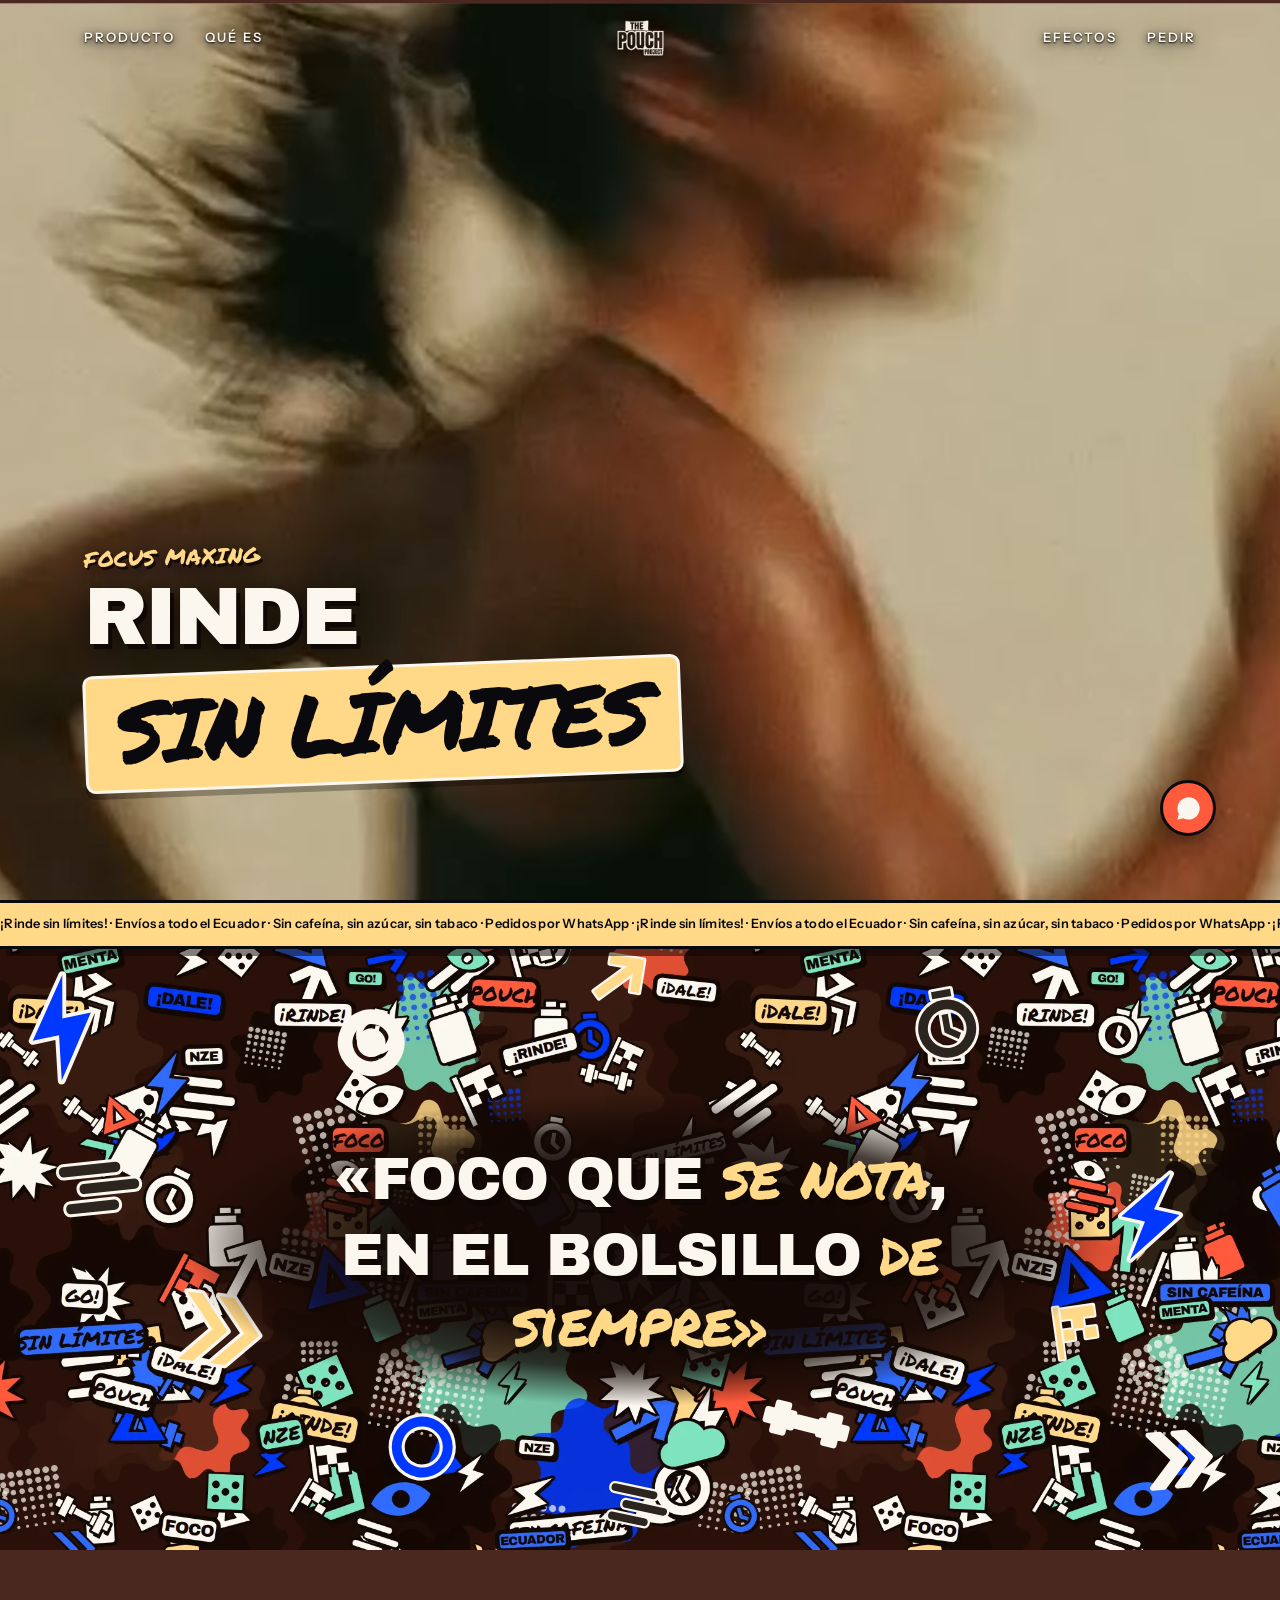
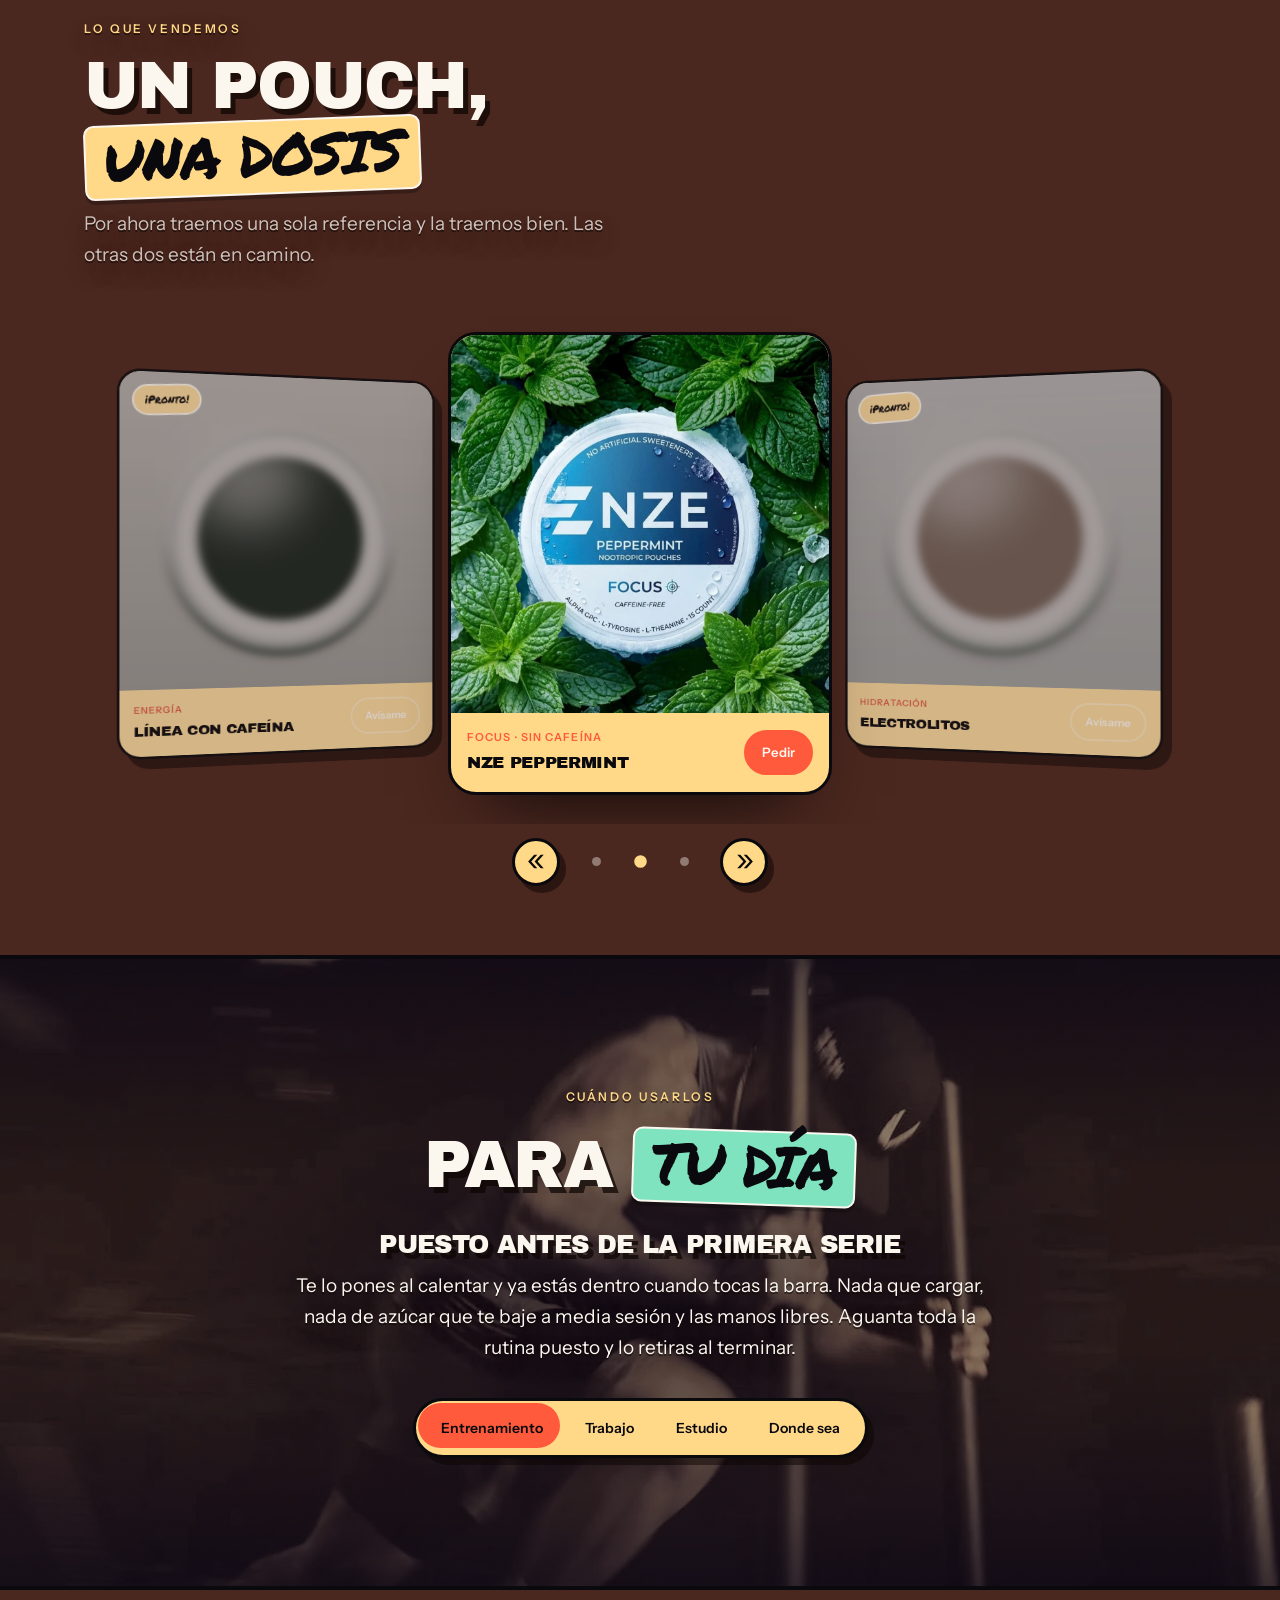
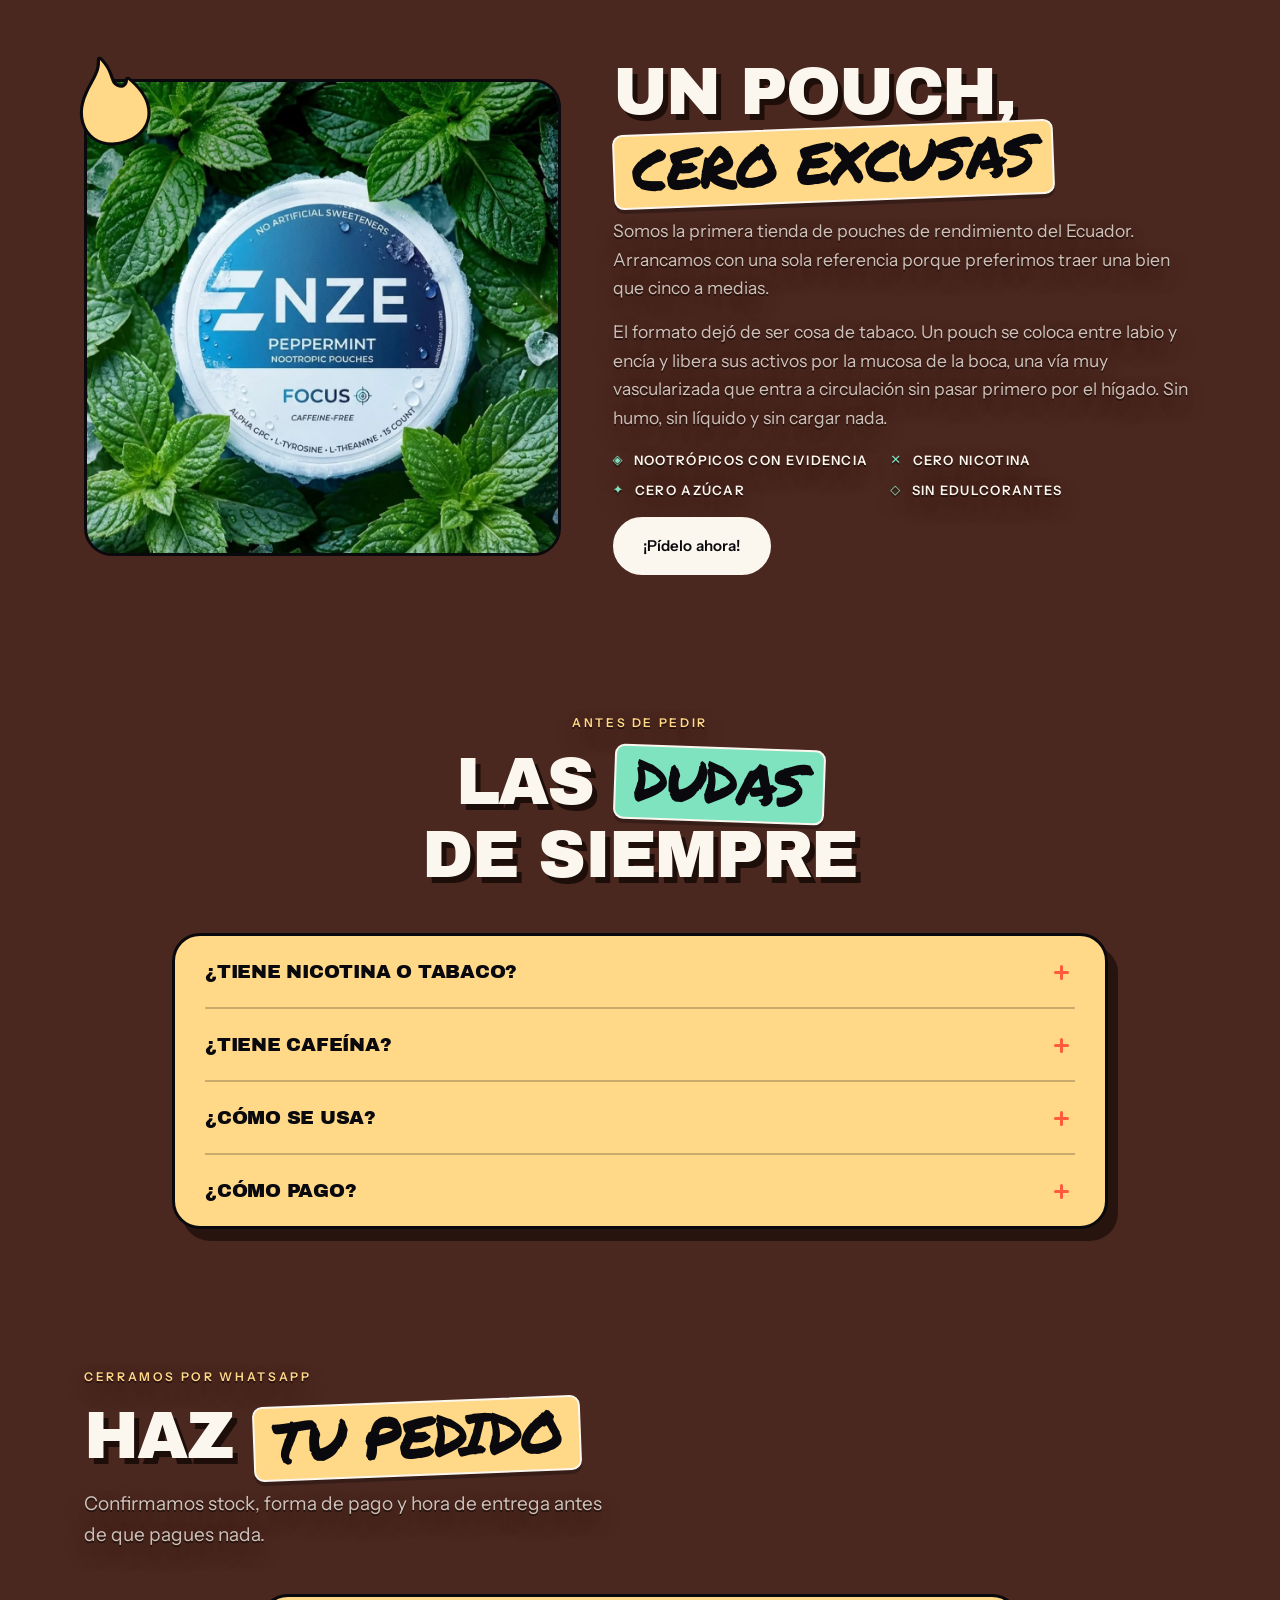
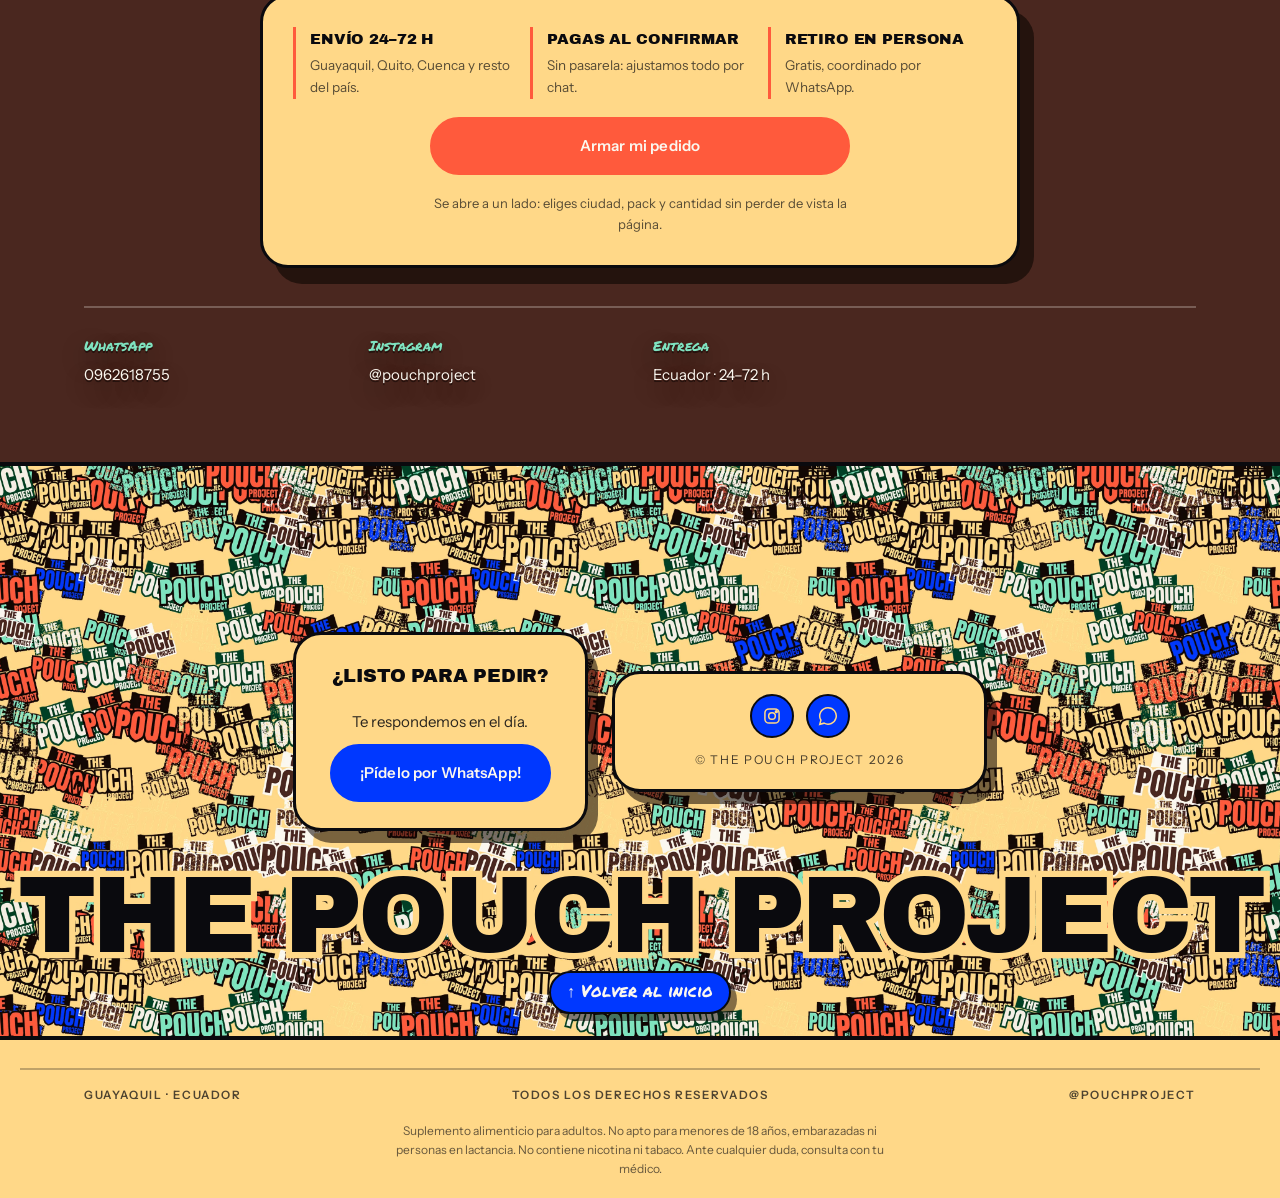
==== commit 6a784a26: "Reparar los desniveles de móvil y poner las flechas en el estilo del sitio Auditoría en 320, 360, 39" ====
--- a/index.html
+++ b/index.html
@@ -112,9 +112,13 @@
     <div class="flow__stage" id="flowStage"></div>
   </div>
   <div class="wrap flow__ctrl">
-    <button class="dot" type="button" id="flowPrev" aria-label="Anterior">←</button>
+    <button class="dot" type="button" id="flowPrev" aria-label="Anterior">
+      <svg viewBox="0 0 100 100" aria-hidden="true"><path d="M88 14 56 50l32 36H72L40 50 72 14H88Zm-34 0L22 50l32 36H38L6 50 38 14h16Z"/></svg>
+    </button>
     <span class="flow__dots" id="flowDots"></span>
-    <button class="dot" type="button" id="flowNext" aria-label="Siguiente">→</button>
+    <button class="dot" type="button" id="flowNext" aria-label="Siguiente">
+      <svg viewBox="0 0 100 100" aria-hidden="true"><path d="M12 14 44 50 12 86h16l32-36L28 14H12Zm34 0 32 36-32 36h16l32-36-32-36H46Z"/></svg>
+    </button>
   </div>
 </section>
 
--- a/assets/css/styles.css
+++ b/assets/css/styles.css
@@ -189,7 +189,7 @@
   transform:scaleX(0); transform-origin:left; transition:transform .32s var(--ease);
 }
 .nav__side a:hover::after,.nav__side a[aria-current="true"]::after{transform:scaleX(1)}
-.nav__brand{flex:none; display:flex; align-items:center; text-decoration:none}
+.nav__brand{flex:none; display:flex; align-items:center; text-decoration:none; padding-block:5px}
 .nav__brand{position:relative}
 .nav__brand img{height:36px; width:auto; display:block; transition:opacity .3s linear}
 .nav__brand .nav__logo--dark{position:absolute; inset:0; opacity:0}
@@ -238,6 +238,7 @@
 .claim__line{display:block}
 .claim__stickers{display:flex; flex-wrap:wrap; align-items:center; gap:.18em; margin-top:.1em}
 .claim__stickers .tag{font-size:1.05em; padding:.1em .34em .2em}
+@media (max-width:400px){.claim__stickers .tag{--rot:-1.1deg; font-size:1em}}
 .claim__y{font-size:.82em}
 
 
@@ -252,7 +253,7 @@
 }
 
 /* ──────────────────────────────────────────────── 12b. FAQ ───────────── */
-.faq{display:grid; max-width:78ch; margin-inline:auto; background:var(--arena); color:var(--panel-fg); border:3px solid var(--negro); border-radius:var(--r-lg); padding-inline:clamp(18px,2.4vw,28px); box-shadow:var(--lift)}
+.faq{display:grid; max-width:78ch; margin-inline:auto; background:var(--arena); color:var(--panel-fg); border:3px solid var(--negro); border-radius:var(--r-lg); padding-inline:clamp(20px,2.6vw,30px); box-shadow:var(--lift)}
 .faq details{border-bottom:2px solid var(--panel-line)}
 .faq details:last-child{border-bottom:0}
 .faq summary{
@@ -344,26 +345,49 @@
   font-family:var(--marker); font-size:13px;
   transform:rotate(-3deg); border:2px solid var(--crema);
 }
-.pcard__bar{display:flex; align-items:center; justify-content:space-between; gap:12px; padding:18px 20px}
-.pcard__name{display:grid; gap:2px; min-width:0}
-.pcard__name span{font-size:11px; letter-spacing:.18em; text-transform:uppercase; color:var(--coral); font-weight:700}
-.pcard__name b{font-family:var(--display); font-weight:400; font-size:17px; letter-spacing:-.015em; text-transform:uppercase}
-.pcard .btn{padding:10px 18px; font-size:13.5px}
+.pcard__bar{display:flex; align-items:center; justify-content:space-between; gap:10px; padding:16px 16px}
+.pcard__name{display:grid; gap:2px; min-width:0; flex:1}
+/* min-width:0 también en los hijos: en rejilla heredan min-width:auto y
+   por eso no se encogían, y el nombre se metía debajo del botón. */
+.pcard__name > *{min-width:0}
+.pcard__name span{font-size:11px; letter-spacing:.1em; text-transform:uppercase; color:var(--coral); font-weight:700; text-wrap:balance}
+.pcard__name b{font-family:var(--display); font-weight:400; font-size:clamp(14px,3.9vw,17px); letter-spacing:-.02em; text-transform:uppercase; overflow-wrap:anywhere}
+.pcard .btn{padding:10px 16px; font-size:13px; flex:none}
+/* La tarjeta mide 240 px fijos hasta los 800 de pantalla: ahí el nombre y
+   el botón no caben en una fila sin quedar desparejos, así que se apilan y
+   el botón ocupa el ancho. Desde 800 vuelven a ir en línea. */
+@media (max-width:800px){
+  .pcard__bar{flex-direction:column; align-items:stretch; gap:12px; padding:16px}
+  .pcard .btn{width:100%}
+  .pcard__name span{letter-spacing:.14em}
+}
 
 .flow__ctrl{display:flex; align-items:center; justify-content:center; gap:14px; margin-top:14px}
-.flow__dots{display:flex; gap:8px}
+.flow__dots{display:flex; gap:0}
+/* El punto se pinta con un pseudo-elemento: el botón mide 44x44 para que
+   se pueda acertar con el dedo, aunque la marca siga siendo pequeña. */
 .flow__dots button{
-  width:9px; height:9px; padding:0; border-radius:50%; cursor:pointer;
-  border:0; background:color-mix(in srgb, var(--crema) 40%, transparent); transition:background .3s linear, transform .3s var(--ease);
-}
-.flow__dots button[aria-current="true"]{background:var(--arena); transform:scale(1.4)}
+  width:44px; height:44px; padding:0; border:0; background:transparent;
+  cursor:pointer; display:grid; place-items:center;
+}
+.flow__dots button::before{
+  content:''; width:9px; height:9px; border-radius:50%;
+  background:color-mix(in srgb, var(--crema) 40%, transparent);
+  transition:background .3s linear, transform .3s var(--ease);
+}
+.flow__dots button[aria-current="true"]::before{background:var(--arena); transform:scale(1.4)}
+/* Las flechas del carrusel hablan el idioma de la página: pastilla de
+   arena con filete negro, sombra dura y el doble galón de las pegatinas. */
 .dot{
-  width:46px; height:46px; border-radius:50%; cursor:pointer;
-  border:2px solid var(--hairline); background:transparent; color:var(--crema);
-  display:grid; place-items:center; font-size:17px;
-  transition:background .2s linear, color .2s linear, border-color .2s linear;
-}
-.dot:hover{background:var(--arena); color:var(--negro); border-color:var(--arena)}
+  width:48px; height:48px; border-radius:50%; cursor:pointer;
+  border:3px solid var(--negro); background:var(--arena); color:var(--negro);
+  display:grid; place-items:center; box-shadow:var(--lift-sm);
+  transition:background .2s linear, color .2s linear, transform .2s var(--ease), box-shadow .2s var(--ease);
+}
+.dot svg{width:19px; height:19px; fill:currentColor}
+.dot:hover{background:var(--cobalto); color:var(--arena); transform:translate(-2px,-2px); box-shadow:8px 9px 0 rgba(12,5,3,.5)}
+.dot:active{transform:translate(2px,2px); box-shadow:2px 3px 0 rgba(12,5,3,.5)}
+.dot:focus-visible{outline:3px solid var(--arena); outline-offset:3px}
 
 /* ─────────────────────────────────────────────── 10. EFECTOS ───────── */
 /* Cuándo usarlos: la foto del caso ocupa todo el módulo, como el banner */
@@ -407,11 +431,20 @@
 .tabs::-webkit-scrollbar{display:none}
 .tabs > *{flex:none}
 @media (min-width:640px){.tabs{justify-content:center; overflow:visible}}
+/* Por debajo de 560 px las cuatro no caben en una fila y la última se
+   quedaba fuera de pantalla sin ninguna pista. Pasan a dos por dos, y el
+   indicador deslizante sigue también la fila (mide alto y posición). */
+@media (max-width:559px){
+  /* En dos filas la pastilla completa se ve rara: pasa a caja redondeada */
+  .tabs{flex-wrap:wrap; overflow:visible; row-gap:2px; border-radius:var(--r-lg)}
+  .tabs > .tab{flex:1 1 calc(50% - 2px)}
+  .tab{padding:11px 10px; text-align:center}
+}
 .tabs__thumb{
-  position:absolute; top:5px; left:0; height:calc(100% - 10px); width:0;
+  position:absolute; top:0; left:0; height:0; width:0;
   border-radius:var(--r-pill); background:var(--coral);
   transform:translate3d(0,0,0); pointer-events:none;
-  transition:transform .5s var(--ease), width .5s var(--ease);
+  transition:transform .5s var(--ease), width .5s var(--ease), height .5s var(--ease);
 }
 .tab{
   position:relative; z-index:1; border:0; background:transparent; cursor:pointer;
@@ -518,9 +551,9 @@
   padding-top:clamp(20px,2.4vw,26px); border-top:2px solid var(--hairline);
 }
 @media (min-width:640px){.contact{grid-template-columns:repeat(4,1fr)}}
-.contact li{display:grid; gap:3px}
+.contact li{display:grid; gap:2px}
 .contact b{font-family:var(--marker); font-size:14px; color:var(--menta); font-weight:400}
-.contact a,.contact span{font-size:15px; text-decoration:none}
+.contact a,.contact span{font-size:15px; text-decoration:none; display:flex; align-items:center; min-height:34px}
 .contact a:hover{color:var(--arena)}
 
 /* ── Módulo compacto: el pedido vive en un cajón, no en el scroll ── */
@@ -528,7 +561,7 @@
   display:grid; gap:18px; justify-items:center; text-align:center;
   background:var(--arena); color:var(--panel-fg);
   border:3px solid var(--negro); border-radius:var(--r-lg);
-  padding:clamp(22px,3vw,34px); max-width:760px; margin-inline:auto;
+  padding:clamp(20px,2.6vw,30px); max-width:760px; margin-inline:auto;
   box-shadow:14px 16px 0 rgba(12,5,3,.6);
 }
 .order-lite__pts{display:grid; gap:14px; width:100%; text-align:left}
@@ -566,7 +599,7 @@
 }
 .drawer__head{
   display:flex; align-items:center; justify-content:space-between; gap:16px;
-  padding:clamp(18px,2.4vw,24px) clamp(18px,2.6vw,28px);
+  padding:clamp(18px,2.4vw,24px) clamp(18px,5vw,30px);
   border-bottom:3px solid var(--negro); background:var(--cobalto); color:var(--crema);
 }
 .drawer__eyebrow{font-family:var(--marker); font-size:14px; color:var(--arena)}
@@ -580,7 +613,7 @@
 .drawer__x svg{width:20px; height:20px}
 .drawer__body{
   flex:1; overflow-y:auto; -webkit-overflow-scrolling:touch;
-  padding:clamp(18px,2.6vw,28px) clamp(18px,2.6vw,28px) calc(28px + env(safe-area-inset-bottom,0px));
+  padding:clamp(18px,5vw,30px) clamp(18px,5vw,30px) calc(28px + env(safe-area-inset-bottom,0px));
   scrollbar-width:thin;
 }
 .drawer__body .field-title{color:var(--panel-muted)}
@@ -680,7 +713,7 @@
 
 /* ────────────────────────────────────────────── 14. FLOTANTE ───────── */
 .wa-float{
-  position:fixed; right:16px; bottom:calc(16px + env(safe-area-inset-bottom, 0px)); z-index:70;
+  position:fixed; right:var(--gutter); bottom:calc(var(--gutter) + env(safe-area-inset-bottom, 0px)); z-index:70;
   width:56px; height:56px; border-radius:50%;
   background:var(--coral); color:var(--crema);
   display:grid; place-items:center; text-decoration:none;
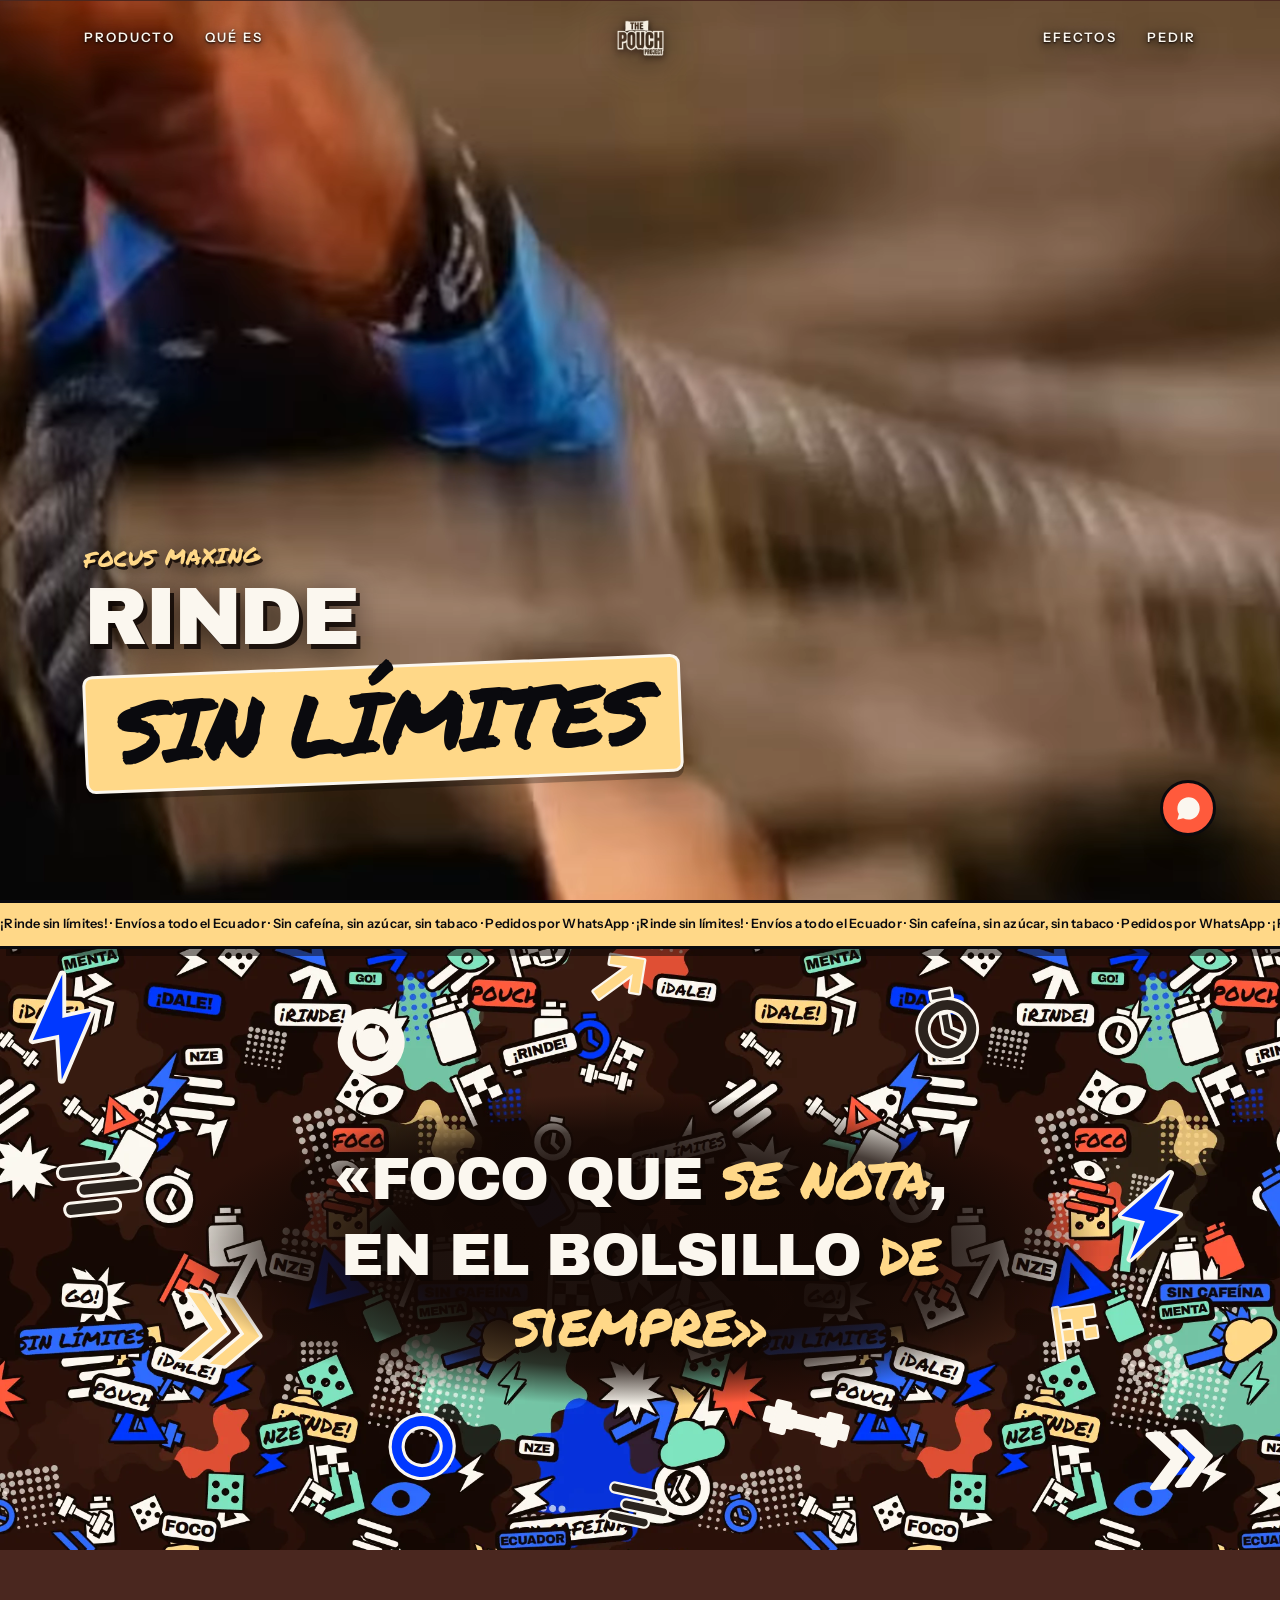
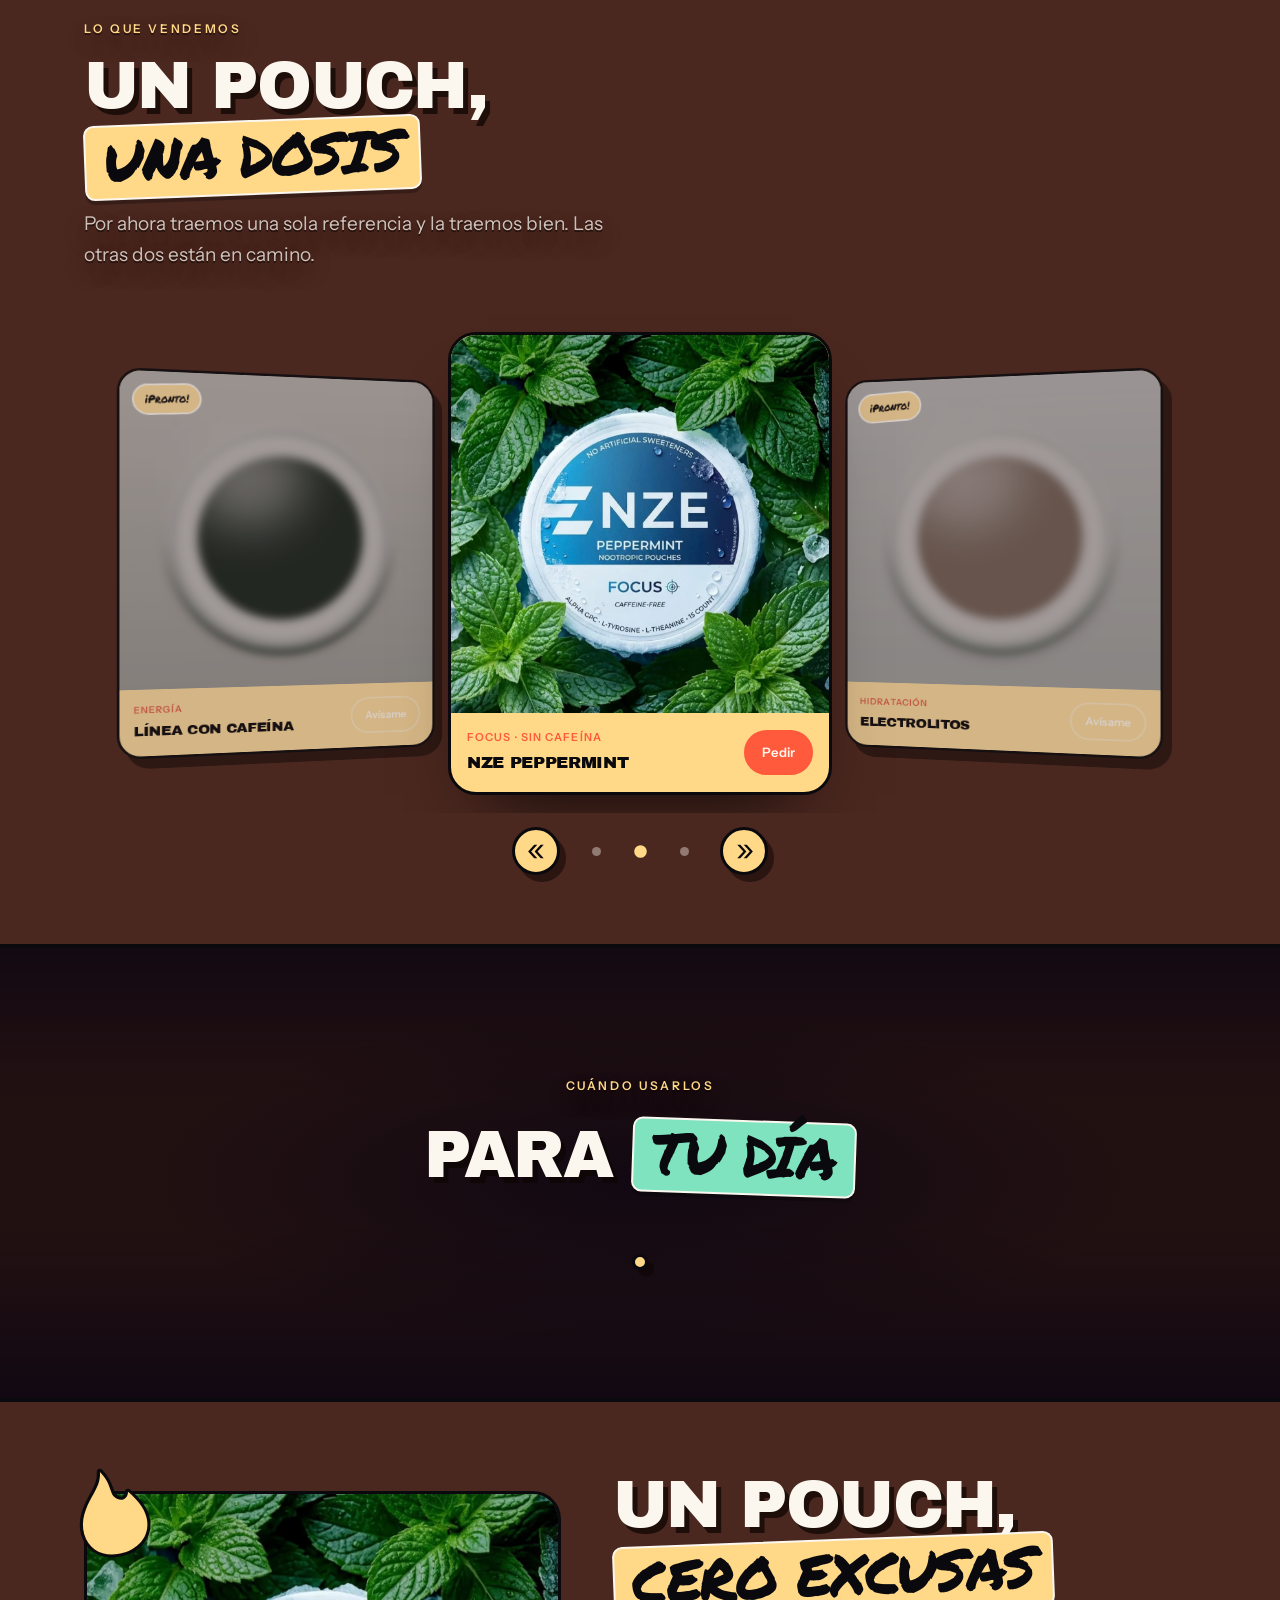
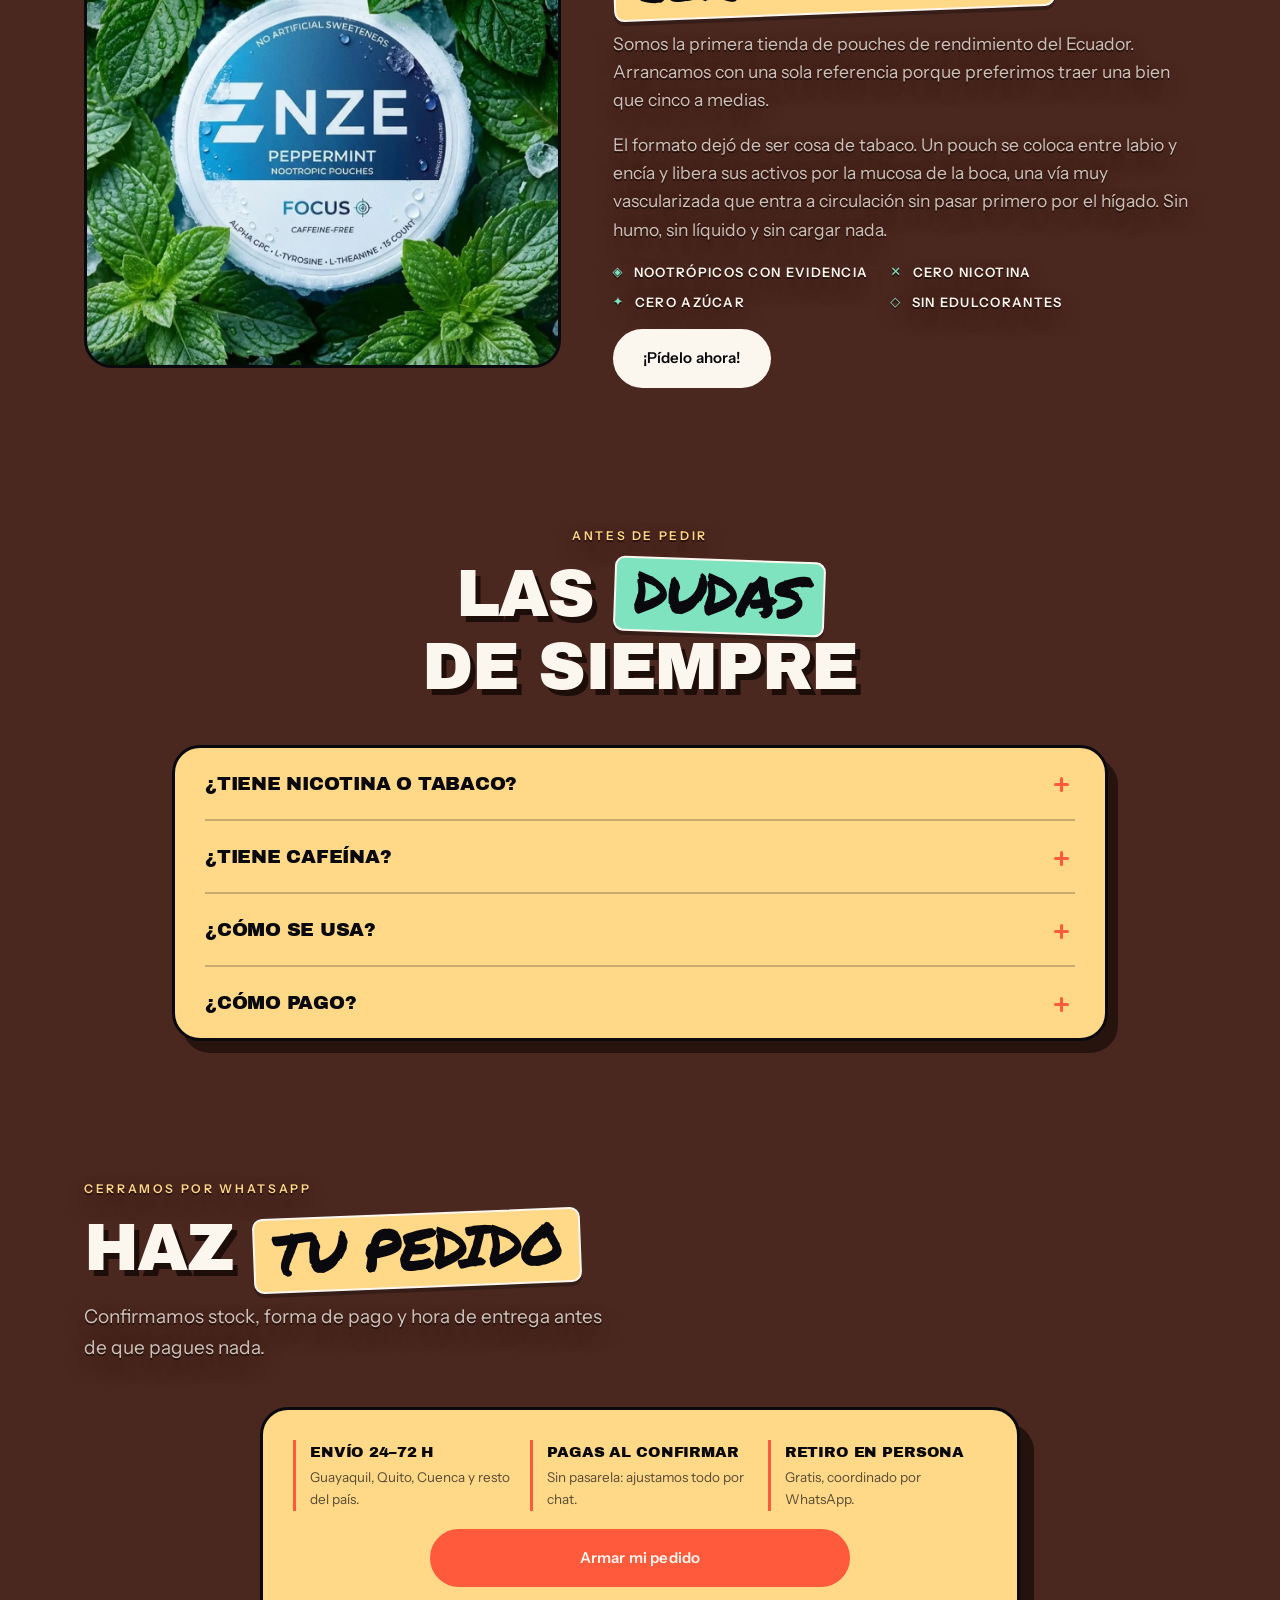
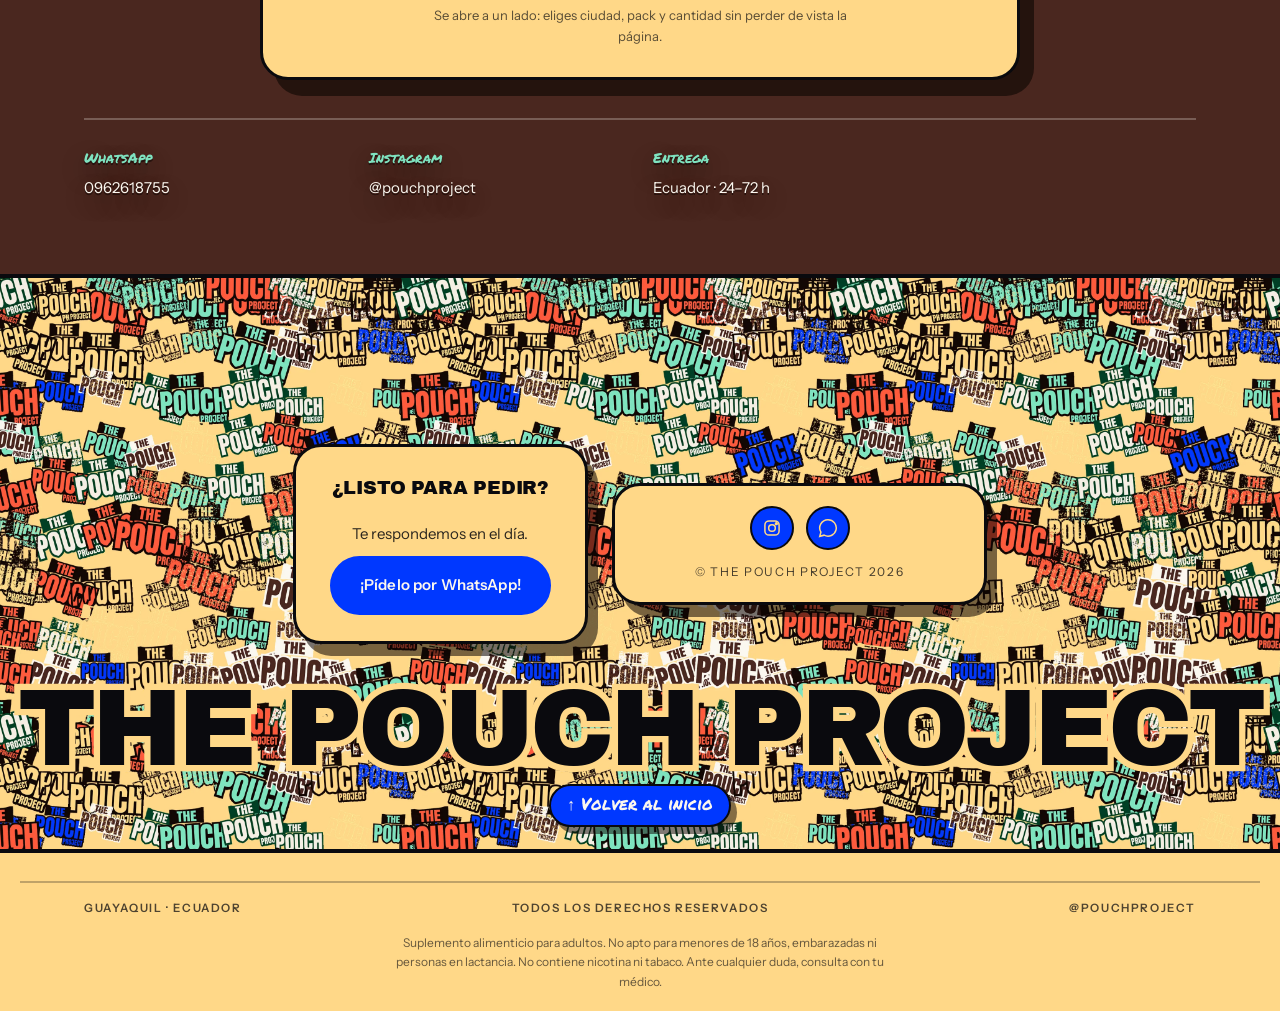
==== commit 3c589cb7: "Pedido en dos pasos con el resumen impreso como recibo Del componente que me pasaron tomo la idea, n" ====
--- a/index.html
+++ b/index.html
@@ -272,16 +272,52 @@
       </button>
     </div>
     <div class="drawer__body">
-  <div class="order">
-      <div>
-        <fieldset>
-          <legend class="field-title">Elige tu ciudad</legend>
-          <div class="cities" id="cities"></div>
-        </fieldset>
+      <ol class="pasos" id="pasos" aria-label="Pasos del pedido">
+        <li class="is-on" data-paso="1"><span>1</span>Tu pedido</li>
+        <li data-paso="2"><span>2</span>Tus datos</li>
+      </ol>
+
+      <!-- ── Paso 1: qué pides y a dónde va ── -->
+      <section class="paso is-on" data-paso="1" aria-label="Tu pedido">
+        <p class="field-title">Elige tu pack</p>
+        <div class="packs" id="packs" role="radiogroup" aria-label="Pack"></div>
+
+        <div class="linea">
+          <span class="linea__et">Cantidad</span>
+          <div class="cont">
+            <button type="button" data-cant="-1" aria-label="Quitar una">−</button>
+            <b id="cantVal" aria-live="polite">1</b>
+            <button type="button" data-cant="1" aria-label="Añadir una">+</button>
+          </div>
+        </div>
+
+        <div class="desple" id="desCiudad">
+          <p class="field-title" id="lblCiudad">A dónde va</p>
+          <button class="desple__bt" type="button" id="btCiudad"
+                  aria-expanded="false" aria-controls="listaCiudades" aria-labelledby="lblCiudad btCiudad">
+            <b id="ciudadNom">—</b><small id="ciudadEta">—</small>
+            <span class="desple__pr" id="ciudadPr">—</span>
+            <svg class="desple__v" viewBox="0 0 24 24" fill="none" stroke="currentColor" stroke-width="2.6" aria-hidden="true"><path d="m5 8 7 8 7-8"/></svg>
+          </button>
+          <div class="desple__lista" id="listaCiudades" role="listbox" aria-labelledby="lblCiudad" hidden></div>
+        </div>
 
         <div class="ship-note" id="shipNote" hidden>
           <p id="shipNoteText"></p>
           <div class="bar"><i id="shipBar"></i></div>
+        </div>
+
+        <!-- ── El recibo: se imprime cada vez que cambia el pedido ── -->
+        <div class="recibo" id="recibo">
+          <div class="recibo__impresora" aria-hidden="true"><i></i></div>
+          <div class="recibo__papel" id="reciboPapel" role="group" aria-label="Recibo de tu pedido">
+            <div class="recibo__hoja" id="reciboHoja">
+              <p class="recibo__marca">THE POUCH PROJECT</p>
+              <p class="recibo__sub">Guayaquil · Ecuador</p>
+              <dl class="recibo__lineas" id="reciboLineas"></dl>
+              <p class="recibo__pie"><span id="reciboFecha"></span><span>Se confirma por WhatsApp</span></p>
+            </div>
+          </div>
         </div>
 
         <p class="cutoff">
@@ -290,65 +326,53 @@
           </svg>
           <span id="cutoffText"></span>
         </p>
-      </div>
-
-      <form class="form" id="orderForm" novalidate>
-        <p class="field-title">Tu pedido</p>
-        <div class="form__summary" id="summary"></div>
-
-        <div class="grid-2">
+
+        <button class="btn btn--cobalto btn--block" type="button" id="irPaso2">Siguiente: tus datos →</button>
+      </section>
+
+      <!-- ── Paso 2: a quién y a dónde ── -->
+      <section class="paso" data-paso="2" aria-label="Tus datos" hidden>
+        <form class="form" id="orderForm" novalidate>
           <div class="field">
-            <label for="f-pack">Pack</label>
-            <select id="f-pack" name="pack"></select>
-          </div>
-          <div class="field">
-            <label for="f-cantidad">Cantidad</label>
-            <select id="f-cantidad" name="cantidad"></select>
-          </div>
-        </div>
-
-        <div class="field">
-          <label for="f-nombre">Nombre completo</label>
-          <input id="f-nombre" name="nombre" type="text" autocomplete="name" placeholder="Tu nombre y apellido">
-          <p class="err" id="e-nombre"></p>
-        </div>
-
-        <div class="grid-2">
+            <label for="f-nombre">Nombre completo</label>
+            <input id="f-nombre" name="nombre" type="text" autocomplete="name" placeholder="Tu nombre y apellido">
+            <p class="err" id="e-nombre"></p>
+          </div>
+
           <div class="field">
             <label for="f-telefono">Teléfono</label>
             <input id="f-telefono" name="telefono" type="tel" inputmode="numeric" autocomplete="tel" placeholder="09XXXXXXXX">
             <p class="err" id="e-telefono"></p>
           </div>
+
+          <div class="field" id="wrap-direccion">
+            <label for="f-direccion">Dirección de entrega</label>
+            <input id="f-direccion" name="direccion" type="text" autocomplete="street-address" placeholder="Calle principal, número, referencia">
+            <p class="err" id="e-direccion"></p>
+          </div>
+
           <div class="field">
-            <label for="f-ciudad">Ciudad</label>
-            <select id="f-ciudad" name="ciudad"></select>
-            <p class="err" id="e-ciudad"></p>
-          </div>
-        </div>
-
-        <div class="field" id="wrap-direccion">
-          <label for="f-direccion">Dirección de entrega</label>
-          <input id="f-direccion" name="direccion" type="text" autocomplete="street-address" placeholder="Calle principal, número, referencia">
-          <p class="err" id="e-direccion"></p>
-        </div>
-
-        <div class="field">
-          <label for="f-notas">Notas para la entrega</label>
-          <textarea id="f-notas" name="notas" placeholder="Horario preferido, punto de referencia"></textarea>
-        </div>
-
-        <div class="promo">
-          <div class="field">
-            <label for="f-codigo">Código de descuento</label>
-            <input id="f-codigo" name="codigo" type="text" autocapitalize="characters" placeholder="POUCH10">
-            <p class="err" id="e-codigo"></p>
-          </div>
-          <button class="btn btn--outline" type="button" id="applyCode">Aplicar</button>
-        </div>
-
-        <button class="btn btn--cobalto btn--block" type="submit" id="sendOrder">¡Enviar por WhatsApp!</button>
-      </form>
-  </div>
+            <label for="f-notas">Notas para la entrega</label>
+            <textarea id="f-notas" name="notas" placeholder="Horario preferido, punto de referencia"></textarea>
+          </div>
+
+          <div class="promo">
+            <div class="field">
+              <label for="f-codigo">Código de descuento</label>
+              <input id="f-codigo" name="codigo" type="text" autocapitalize="characters" placeholder="POUCH10">
+              <p class="err" id="e-codigo"></p>
+            </div>
+            <button class="btn btn--outline" type="button" id="applyCode">Aplicar</button>
+          </div>
+
+          <p class="err" id="e-ciudad"></p>
+
+          <div class="recap" id="recap"></div>
+
+          <button class="btn btn--cobalto btn--block" type="submit" id="sendOrder">¡Enviar por WhatsApp!</button>
+        </form>
+        <button class="volver" type="button" id="irPaso1">← Volver al pedido</button>
+      </section>
     </div>
   </div>
 </aside>
--- a/assets/css/styles.css
+++ b/assets/css/styles.css
@@ -308,8 +308,11 @@
    lados giradas y hundidas, como en la referencia. */
 .flow{position:relative; perspective:1600px; overflow:hidden; padding-block:clamp(10px,1.6vw,18px)}
 .flow__stage{
+  /* La altura la fija el guion midiendo la tarjeta más alta; este valor es
+     solo el de arranque, antes de que carguen las imágenes. */
   position:relative; height:clamp(318px,37vw,498px);
   transform-style:preserve-3d;
+  transition:height .3s var(--ease);
 }
 .pcard{
   position:absolute; top:0; left:50%; width:clamp(240px,30vw,400px);
@@ -489,7 +492,6 @@
 
 /* ─────────────────────────────────────────────── 12. PEDIDO ───────── */
 .field-title{font-weight:600; font-size:12px; letter-spacing:.2em; text-transform:uppercase; color:var(--panel-muted); margin-bottom:12px}
-.order{display:grid; gap:clamp(20px,2.6vw,28px)}
 
 .cities{display:grid; gap:9px}
 .city{
@@ -518,6 +520,7 @@
 .cutoff svg{width:16px; height:16px; flex:none; color:var(--coral)}
 
 .form{display:grid; gap:15px; color:var(--panel-fg)}
+.paso .field-title{margin-bottom:0}
 .form__summary{border:2px dashed var(--panel-line); border-radius:var(--r); padding:14px 16px; display:grid; gap:8px; background:var(--arena-2)}
 .sumrow{display:flex; justify-content:space-between; gap:14px; font-size:14px}
 .sumrow span:last-child{font-variant-numeric:tabular-nums}
@@ -572,6 +575,159 @@
 .order-lite__go{max-width:420px}
 .order-lite__hint{font-size:13px; color:var(--panel-muted); max-width:46ch}
 
+/* ── Pedido en dos pasos ────────────────────────────────────────────── */
+.pasos{display:flex; gap:10px; list-style:none; margin:0 0 20px; padding:0}
+.pasos li{
+  display:flex; align-items:center; gap:8px; flex:1; cursor:default;
+  font-weight:600; font-size:13px; color:var(--panel-muted);
+  border-bottom:4px solid var(--panel-line); padding-bottom:9px;
+}
+.pasos li.is-on{border-bottom-color:var(--coral); color:var(--negro); cursor:pointer}
+.pasos li span{
+  width:24px; height:24px; border-radius:50%; display:grid; place-items:center;
+  background:var(--panel-line); font-size:12px; flex:none;
+}
+.pasos li.is-on span{background:var(--coral); color:var(--crema)}
+.pasos li.is-hecho span{background:var(--negro); color:var(--arena)}
+.paso{display:grid; gap:16px}
+.paso[hidden]{display:none}
+
+/* Packs como tarjetas: la decisión más fácil, la primera */
+.packs{display:grid; grid-template-columns:1fr 1fr; gap:10px}
+.pack{
+  position:relative; display:grid; gap:2px; text-align:left; cursor:pointer; font:inherit;
+  border:2.5px solid var(--negro); border-radius:var(--r); background:var(--arena-2);
+  padding:14px; color:var(--negro);
+  transition:background .2s linear, color .2s linear, box-shadow .2s var(--ease), transform .2s var(--ease);
+}
+.pack b{font-size:16px}
+.pack small{font-size:12.5px; opacity:.78}
+.pack span{font-family:var(--display); font-weight:400; font-size:20px; margin-top:4px}
+.pack i{
+  position:absolute; top:-11px; right:8px; font-style:normal; font-family:var(--marker);
+  font-size:12px; background:var(--coral); color:var(--crema); padding:2px 9px;
+  border-radius:var(--r-pill); border:2px solid var(--negro);
+}
+.pack[aria-checked="true"]{background:var(--cobalto); color:var(--crema); box-shadow:5px 6px 0 var(--negro)}
+.pack:focus-visible{outline:3px solid var(--cobalto); outline-offset:3px}
+
+/* Contador */
+.linea{display:flex; align-items:center; justify-content:space-between; gap:14px}
+.linea__et{font-weight:600; font-size:11.5px; letter-spacing:.16em; text-transform:uppercase; color:var(--panel-muted)}
+.cont{
+  display:flex; align-items:center; gap:12px; background:var(--arena-2);
+  border:2.5px solid var(--negro); border-radius:var(--r-pill); padding:5px 7px;
+}
+.cont button{
+  width:36px; height:36px; border-radius:50%; border:0; cursor:pointer;
+  background:var(--cobalto); color:var(--crema); font-size:19px; line-height:1;
+  transition:background .2s linear;
+}
+.cont button:hover{background:var(--negro)}
+.cont b{font-family:var(--display); font-weight:400; font-size:18px; min-width:26px; text-align:center}
+
+/* Ciudad: un botón que despliega la lista, en vez de cinco filas siempre */
+.desple{position:relative; display:grid; gap:6px}
+.desple .field-title{margin:0}
+.desple__bt{
+  display:flex; align-items:center; gap:10px; width:100%; cursor:pointer; font:inherit;
+  border:2.5px solid var(--negro); border-radius:var(--r); background:var(--arena-2);
+  padding:13px 14px; text-align:left; color:var(--negro);
+}
+.desple__bt b{font-size:15.5px}
+.desple__bt small{flex:1; font-size:12.5px; color:var(--panel-muted)}
+.desple__pr{font-family:var(--display); font-weight:400; font-size:17px}
+.desple__pr.es-gratis{font-family:var(--marker); font-size:14px; color:var(--coral)}
+.desple__v{width:16px; height:16px; flex:none; color:var(--cobalto); transition:transform .25s var(--ease)}
+.desple.is-open .desple__v{transform:rotate(180deg)}
+.desple__bt:focus-visible,.desple__op:focus-visible{outline:3px solid var(--cobalto); outline-offset:2px}
+.desple__lista{
+  position:absolute; z-index:5; top:calc(100% + 6px); left:0; right:0;
+  display:grid; background:var(--arena-2); border:3px solid var(--negro);
+  border-radius:var(--r); overflow:hidden; box-shadow:var(--lift);
+}
+.desple__lista[hidden]{display:none}
+.desple__op{
+  display:flex; align-items:center; gap:10px; cursor:pointer; font:inherit; text-align:left;
+  border:0; border-bottom:2px solid var(--panel-line); background:transparent;
+  padding:13px 14px; color:var(--negro);
+}
+.desple__op:last-child{border-bottom:0}
+.desple__op b{font-size:15px}
+.desple__op small{flex:1; font-size:12.5px; color:var(--panel-muted)}
+.desple__op span{font-family:var(--display); font-weight:400; font-size:16px}
+.desple__op:hover{background:var(--arena)}
+.desple__op[aria-selected="true"]{background:var(--cobalto); color:var(--crema)}
+.desple__op[aria-selected="true"] small{color:color-mix(in srgb, var(--crema) 76%, transparent)}
+
+/* ── El recibo ──────────────────────────────────────────────────────── */
+/* La idea viene del componente que me pasaste: el pedido sale impreso.
+   Aquí está rehecho en CSS plano y con nuestra paleta. */
+.recibo{display:grid; justify-items:center; margin-top:4px}
+.recibo__impresora{
+  width:min(300px,100%); height:26px; border-radius:10px 10px 4px 4px;
+  background:linear-gradient(var(--negro), color-mix(in srgb, var(--negro) 80%, var(--tierra)));
+  display:grid; place-items:center; box-shadow:var(--lift-sm);
+}
+.recibo__impresora i{display:block; width:78%; height:5px; border-radius:3px; background:var(--tierra-2)}
+.recibo__papel{
+  width:min(288px,96%); overflow:hidden;
+  background:var(--crema); color:var(--negro);
+  /* El borde inferior dentado: el papel se corta en la cuchilla */
+  -webkit-mask:linear-gradient(#000 0 0) top/100% calc(100% - 9px) no-repeat,
+          conic-gradient(from -45deg at bottom, #0000 25%, #000 0) bottom/13px 9px repeat-x;
+          mask:linear-gradient(#000 0 0) top/100% calc(100% - 9px) no-repeat,
+          conic-gradient(from -45deg at bottom, #0000 25%, #000 0) bottom/13px 9px repeat-x;
+  filter:drop-shadow(0 8px 14px rgba(12,5,3,.35));
+}
+.recibo__hoja{padding:16px 18px 22px; font-family:ui-monospace,SFMono-Regular,Menlo,Consolas,monospace}
+.recibo__marca{
+  font-family:var(--display); font-weight:400; font-size:14px; letter-spacing:.02em;
+  text-align:center; text-transform:uppercase;
+}
+.recibo__sub{
+  text-align:center; font-size:10.5px; letter-spacing:.14em; text-transform:uppercase;
+  color:color-mix(in srgb, var(--negro) 55%, var(--crema)); margin-bottom:12px;
+}
+.recibo__lineas{
+  margin:0; display:grid; gap:7px; padding-top:11px;
+  border-top:2px dashed color-mix(in srgb, var(--negro) 34%, var(--crema));
+}
+.rec-l{display:flex; align-items:baseline; gap:6px; font-size:12px}
+.rec-l dt{flex:none; max-width:60%; order:0}
+/* La guía de puntos va entre el concepto y el importe, como en un tique:
+   por eso se ordena en medio en vez de quedar detrás del importe. */
+.rec-l::after{
+  content:''; flex:1; order:1; align-self:end; margin-bottom:3px; height:0;
+  border-bottom:1.5px dotted color-mix(in srgb, var(--negro) 38%, var(--crema));
+}
+.rec-l dd{margin:0; flex:none; order:2; font-variant-numeric:tabular-nums}
+.rec-l--dto{color:var(--coral)}
+.rec-l--total{
+  font-size:15px; font-weight:700; padding-top:9px; margin-top:2px;
+  border-top:2px dashed color-mix(in srgb, var(--negro) 34%, var(--crema));
+}
+.rec-l--total dt{font-family:var(--display); font-weight:400; text-transform:uppercase}
+.recibo__pie{
+  display:grid; gap:2px; margin-top:13px; text-align:center;
+  font-size:10px; letter-spacing:.1em; text-transform:uppercase;
+  color:color-mix(in srgb, var(--negro) 52%, var(--crema));
+}
+
+/* Recordatorio del total en el paso 2 */
+.recap{
+  display:flex; align-items:center; justify-content:space-between; gap:12px;
+  background:var(--cobalto); color:var(--crema); border:2.5px solid var(--negro);
+  border-radius:var(--r); padding:12px 15px; font-size:13.5px;
+}
+.recap b{font-family:var(--display); font-weight:400; font-size:20px}
+
+.volver{
+  display:block; margin:14px auto 0; background:none; border:0; cursor:pointer;
+  font:inherit; font-family:var(--marker); font-size:15px; color:var(--cobalto);
+}
+.volver:hover{color:var(--negro)}
+
 /* ── Cajón lateral ─────────────────────────────────────────────── */
 body.has-drawer{overflow:hidden}
 .drawer{position:fixed; inset:0; z-index:90}
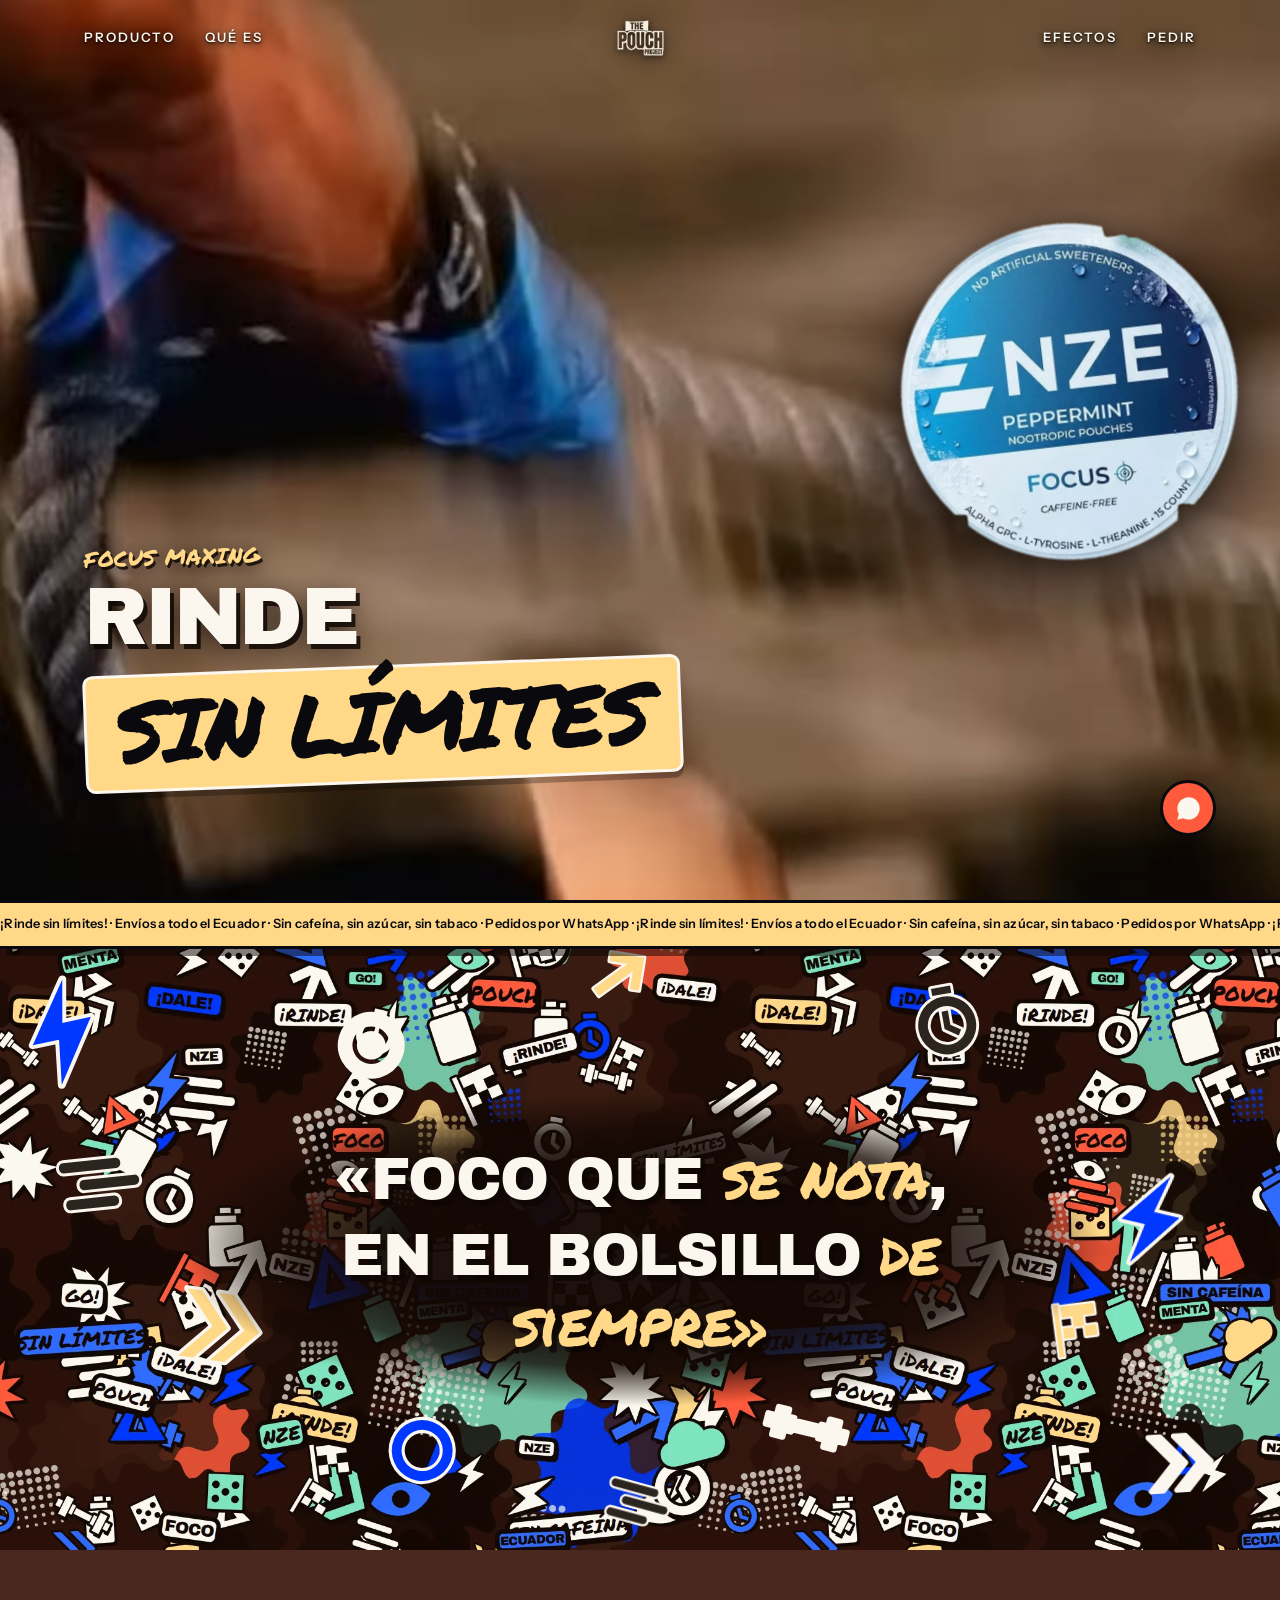
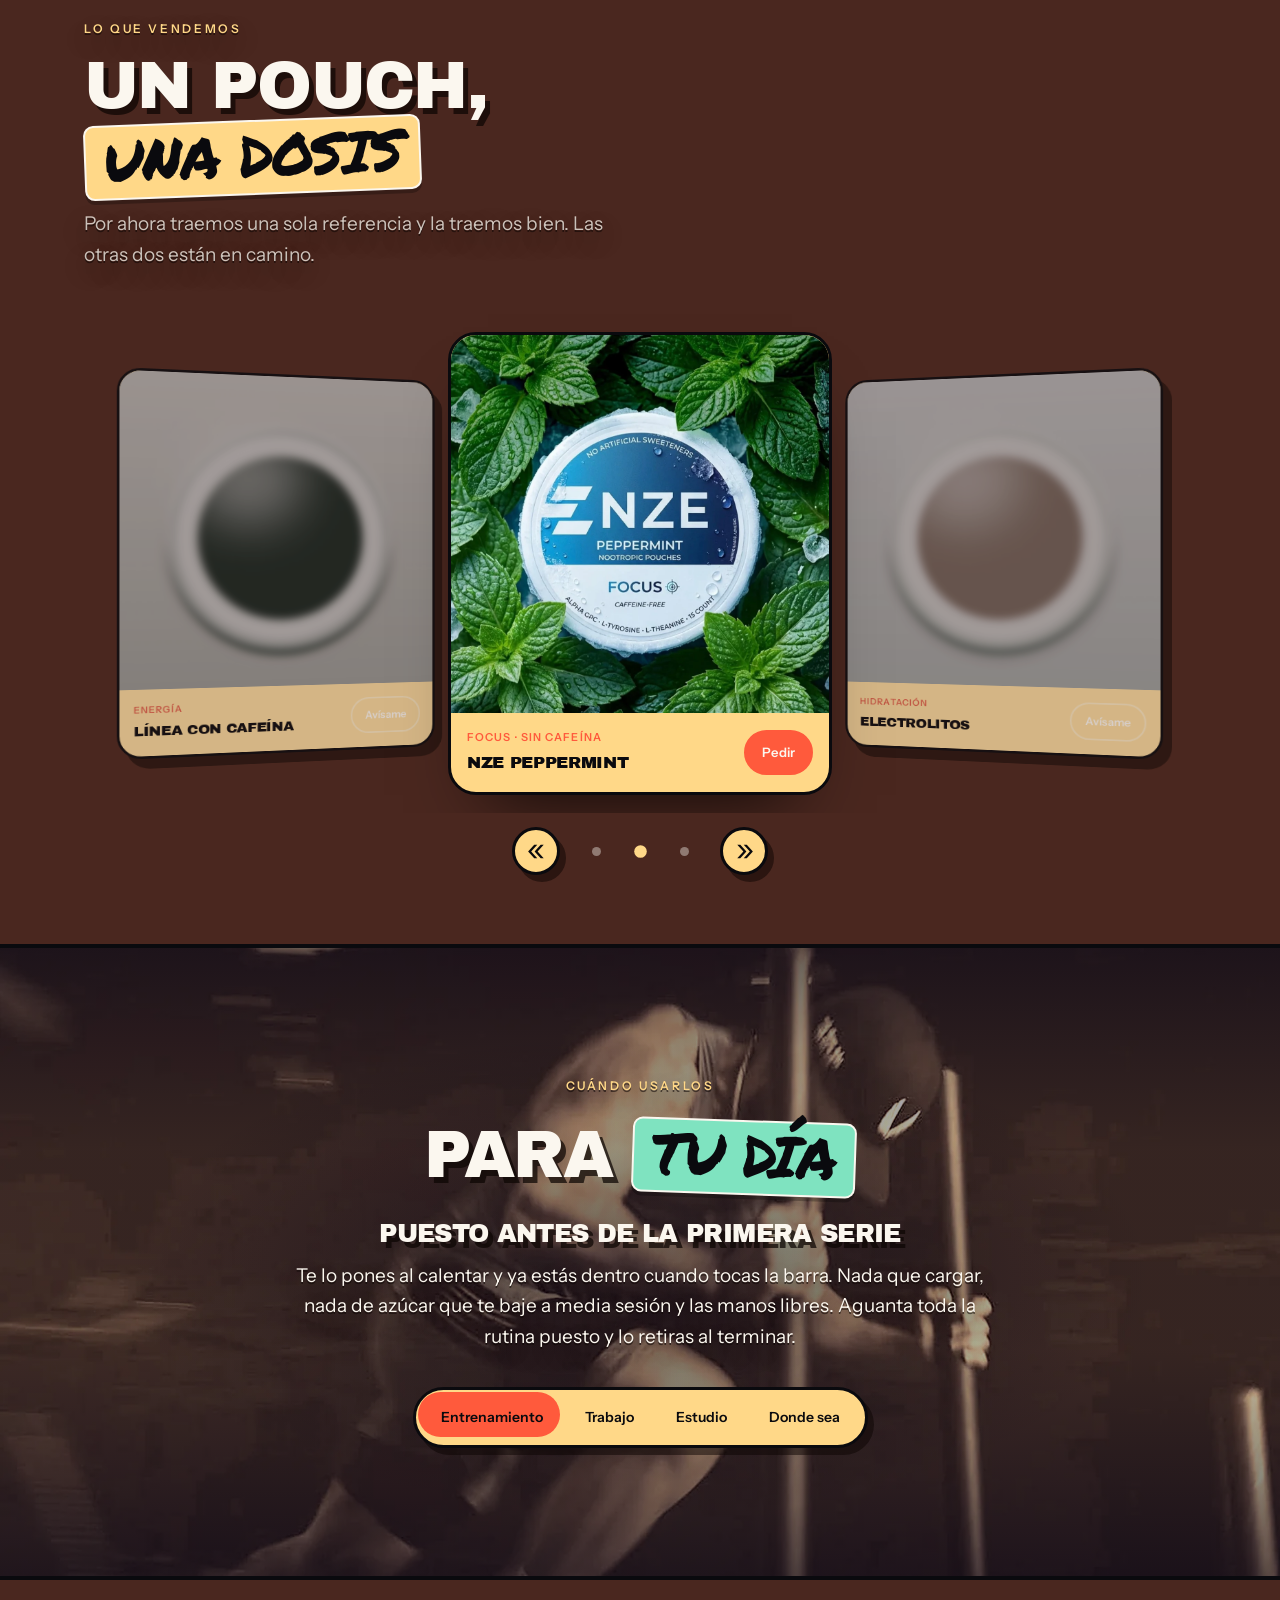
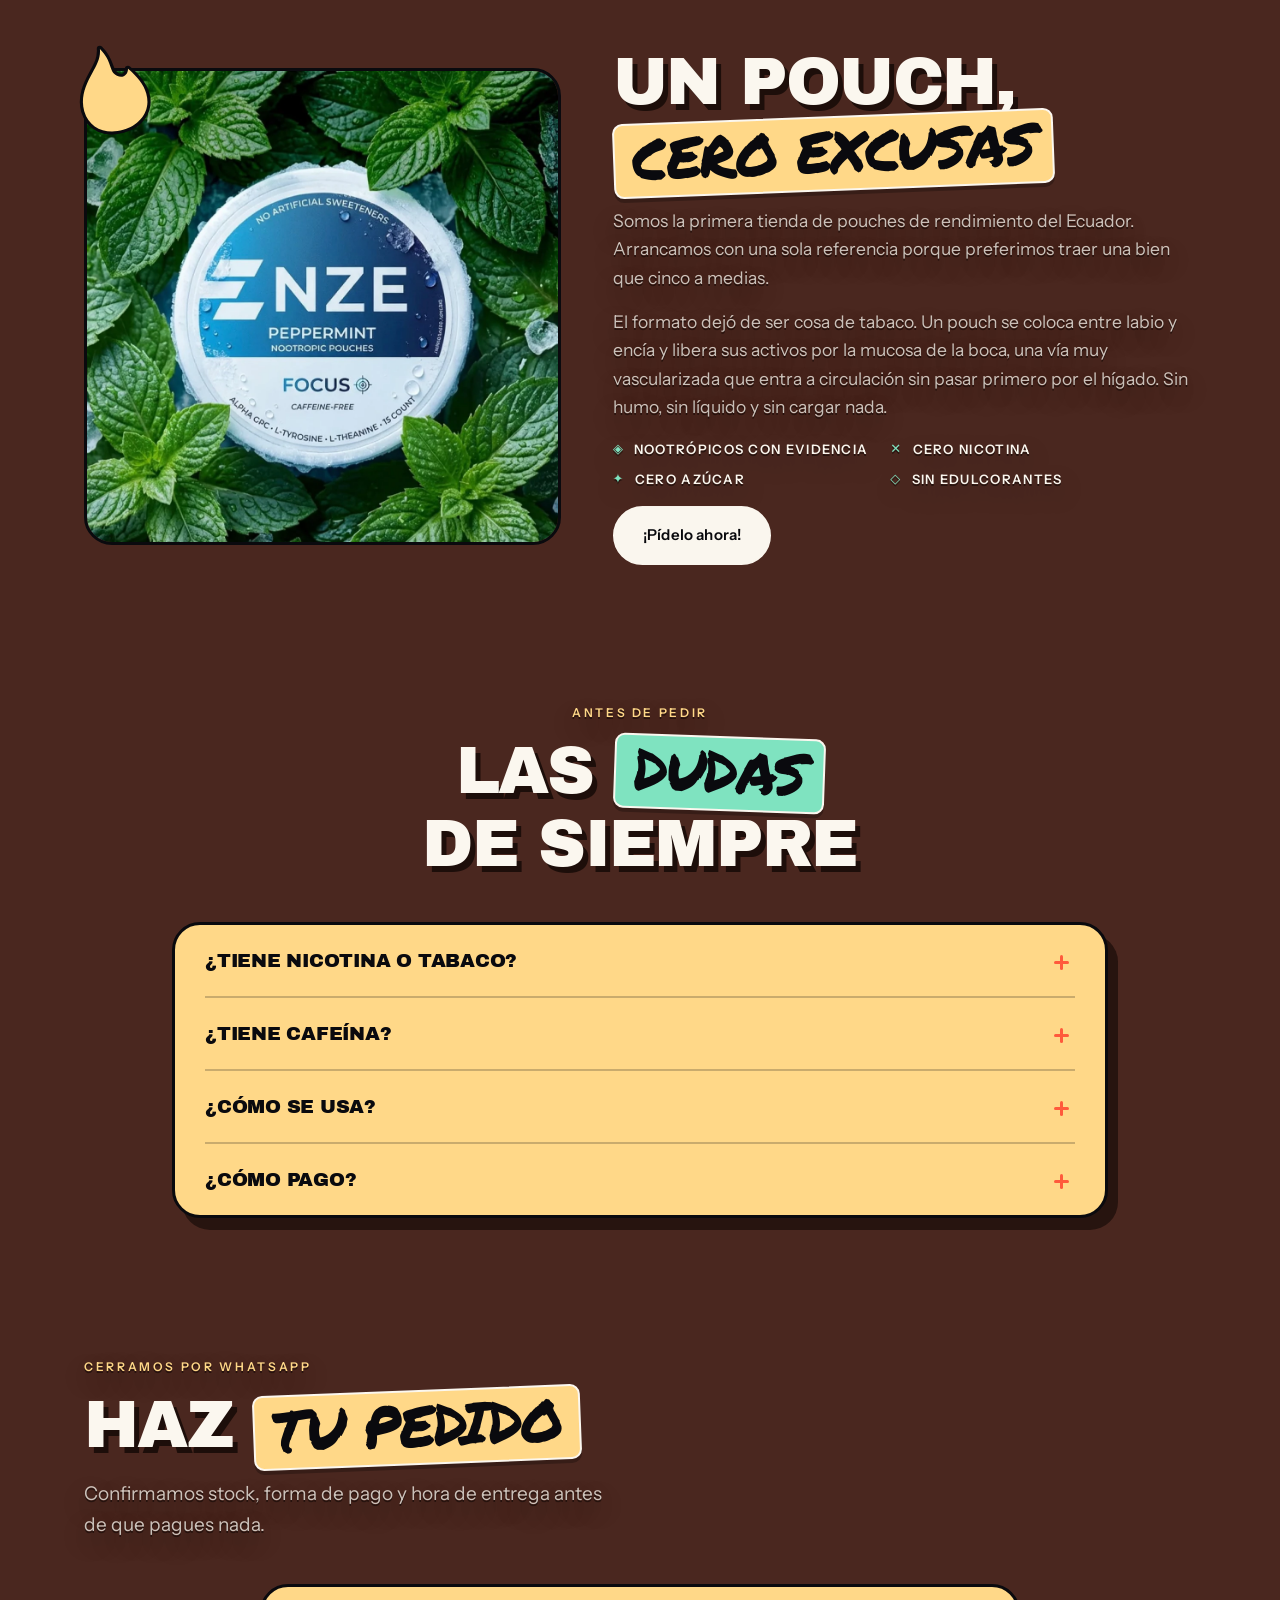
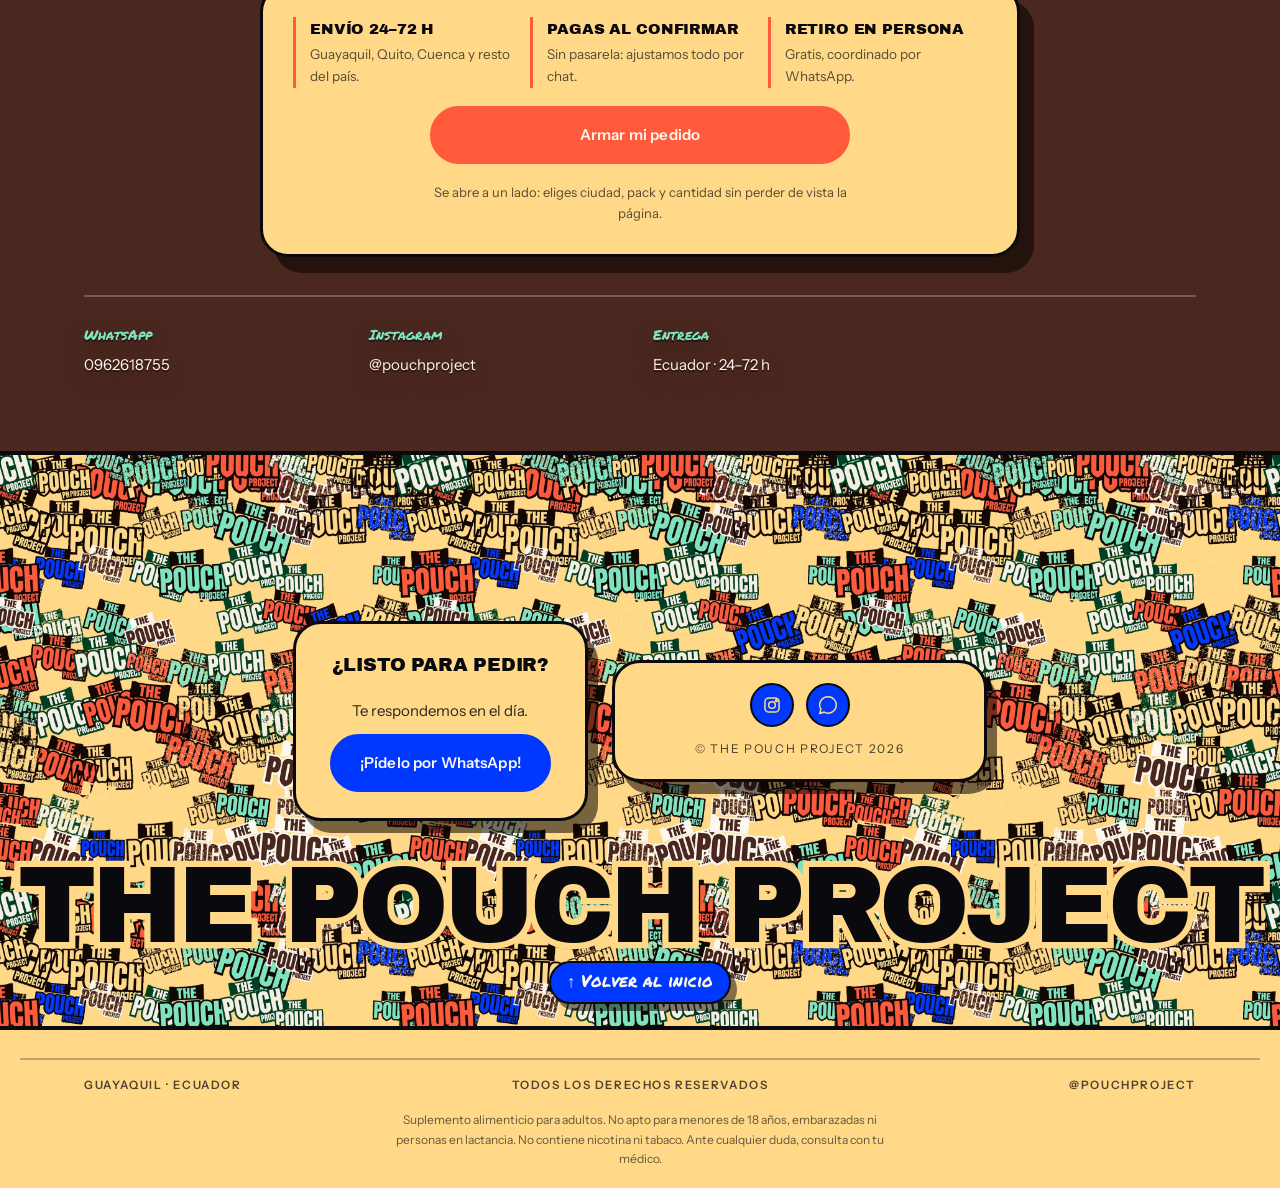
==== commit ed78ae69: "La lata aparece en el banner, recortada de su fondo - Recorte del producto: la lata es un disco cent" ====
--- a/index.html
+++ b/index.html
@@ -64,6 +64,9 @@
       <source src="assets/video/hero.mp4" type="video/mp4">
     </video>
   </div>
+
+  <img class="hero__lata" src="assets/img/lata-recorte.webp"
+       alt="Lata de NZE Peppermint Focus" width="900" height="900" fetchpriority="high">
 
   <div class="wrap hero__inner">
     <p class="hero__kicker">Focus maxing</p>
--- a/assets/css/styles.css
+++ b/assets/css/styles.css
@@ -219,6 +219,22 @@
   .hero__media .hero__poster,
   .hero__media video{object-position:50% 28%}
 }
+/* La lata entra flotando sobre el vídeo: es el producto, así que aparece
+   en el banner sin robarle sitio al eslogan, que va abajo a la izquierda. */
+.hero__lata{
+  position:absolute; z-index:1; right:clamp(8px,3vw,64px); top:44%;
+  width:clamp(188px,27vw,392px); height:auto;
+  transform:translateY(-50%) rotate(-8deg);
+  filter:drop-shadow(0 26px 40px rgba(12,5,3,.62)) drop-shadow(0 4px 10px rgba(12,5,3,.5));
+  pointer-events:none; user-select:none;
+}
+@media (max-width:760px){
+  .hero__lata{top:30%; right:-28px; width:clamp(170px,48vw,250px)}
+}
+@media (prefers-reduced-motion:reduce){
+  .hero__lata{transform:translateY(-50%) rotate(-8deg) !important}
+}
+
 .hero__inner{position:relative; z-index:2; padding-block:calc(var(--nav-h) + 24px) clamp(96px,13vh,150px)}
 .hero__kicker{
   font-family:var(--marker); font-weight:400; font-size:clamp(15px,1.7vw,22px);
@@ -415,8 +431,8 @@
 .efectos__velo{
   position:absolute; inset:0; z-index:1;
   background:
-    linear-gradient(to bottom, rgba(6,3,20,.7) 0%, rgba(6,3,20,.34) 34%, rgba(6,3,20,.34) 62%, rgba(6,3,20,.74) 100%),
-    radial-gradient(closest-side at 50% 52%, rgba(6,3,20,.62), transparent 78%);
+    linear-gradient(to bottom, rgba(6,3,20,.62) 0%, rgba(6,3,20,.22) 32%, rgba(6,3,20,.22) 64%, rgba(6,3,20,.66) 100%),
+    radial-gradient(closest-side at 50% 52%, rgba(6,3,20,.54), transparent 80%);
 }
 .efectos__inner{position:relative; z-index:2; display:grid; justify-items:center; text-align:center; gap:clamp(14px,2.2vw,24px)}
 .efectos__inner .h2{max-width:16ch}
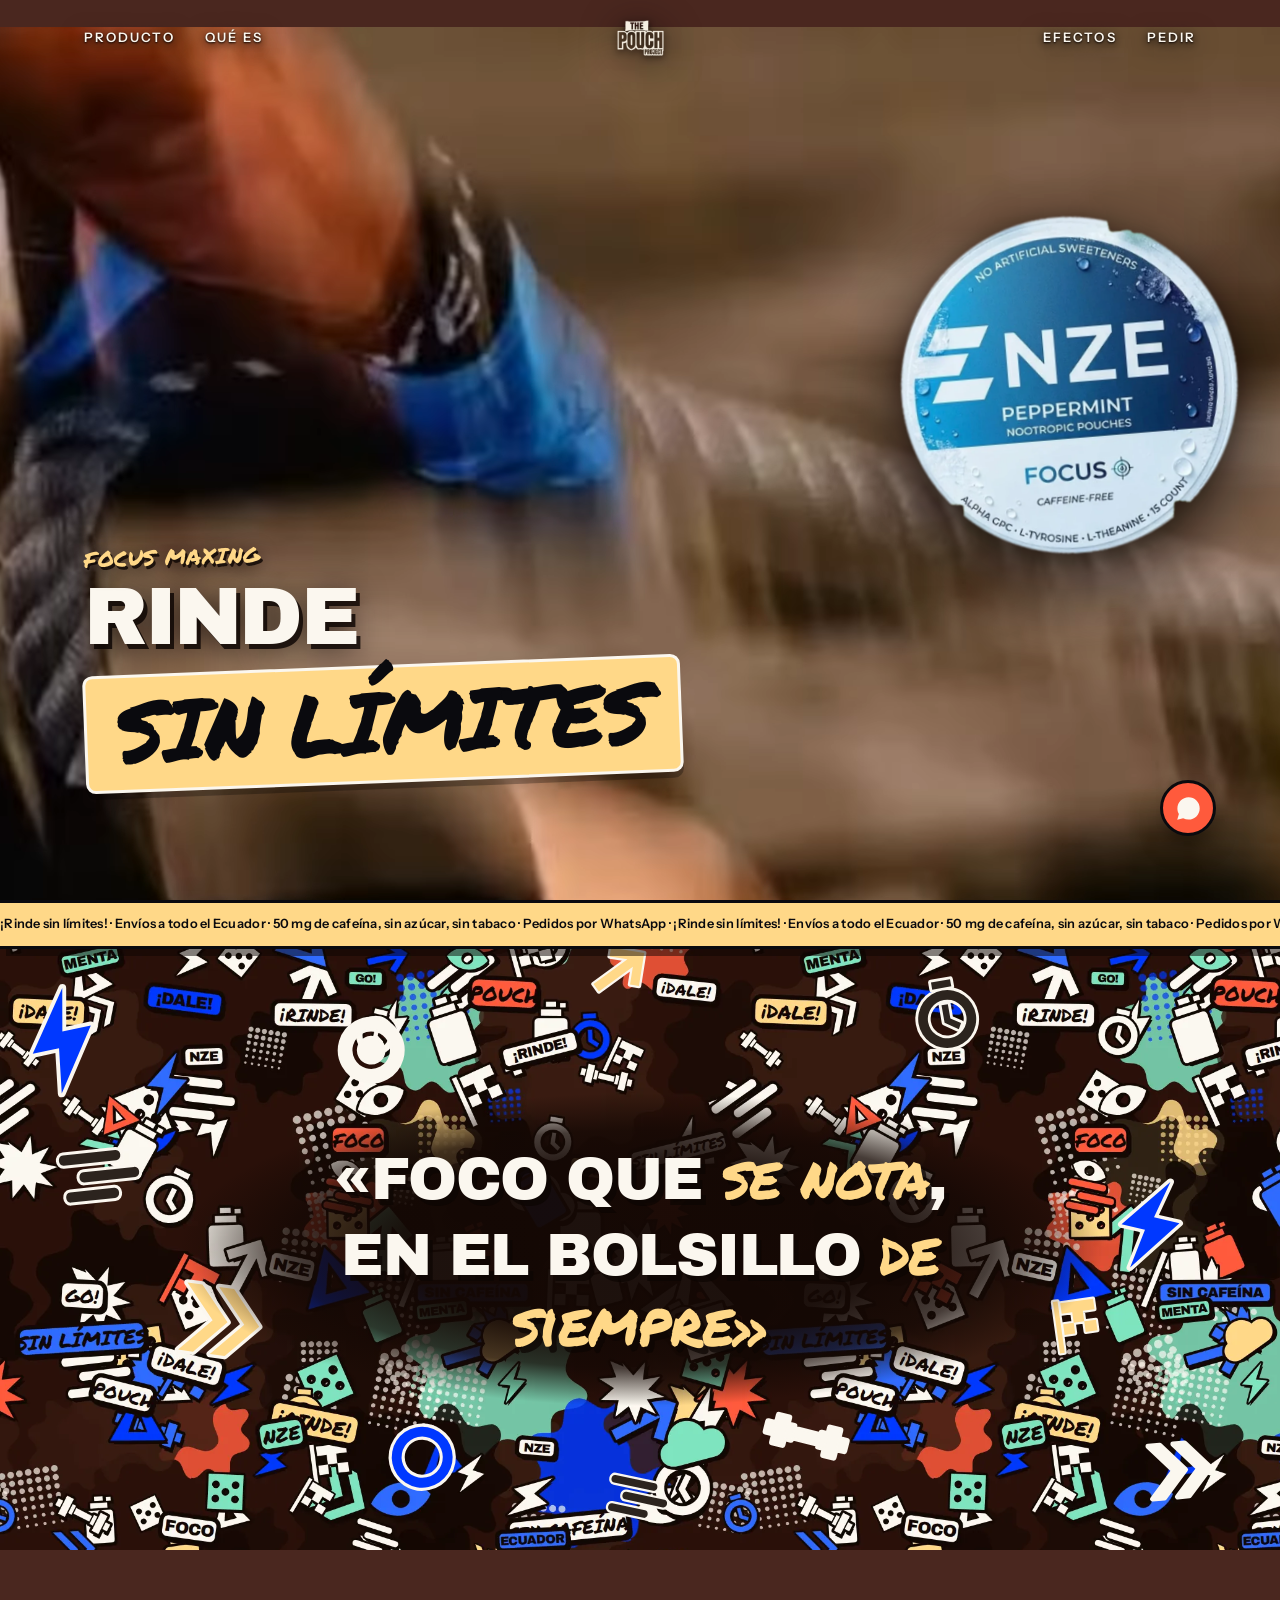
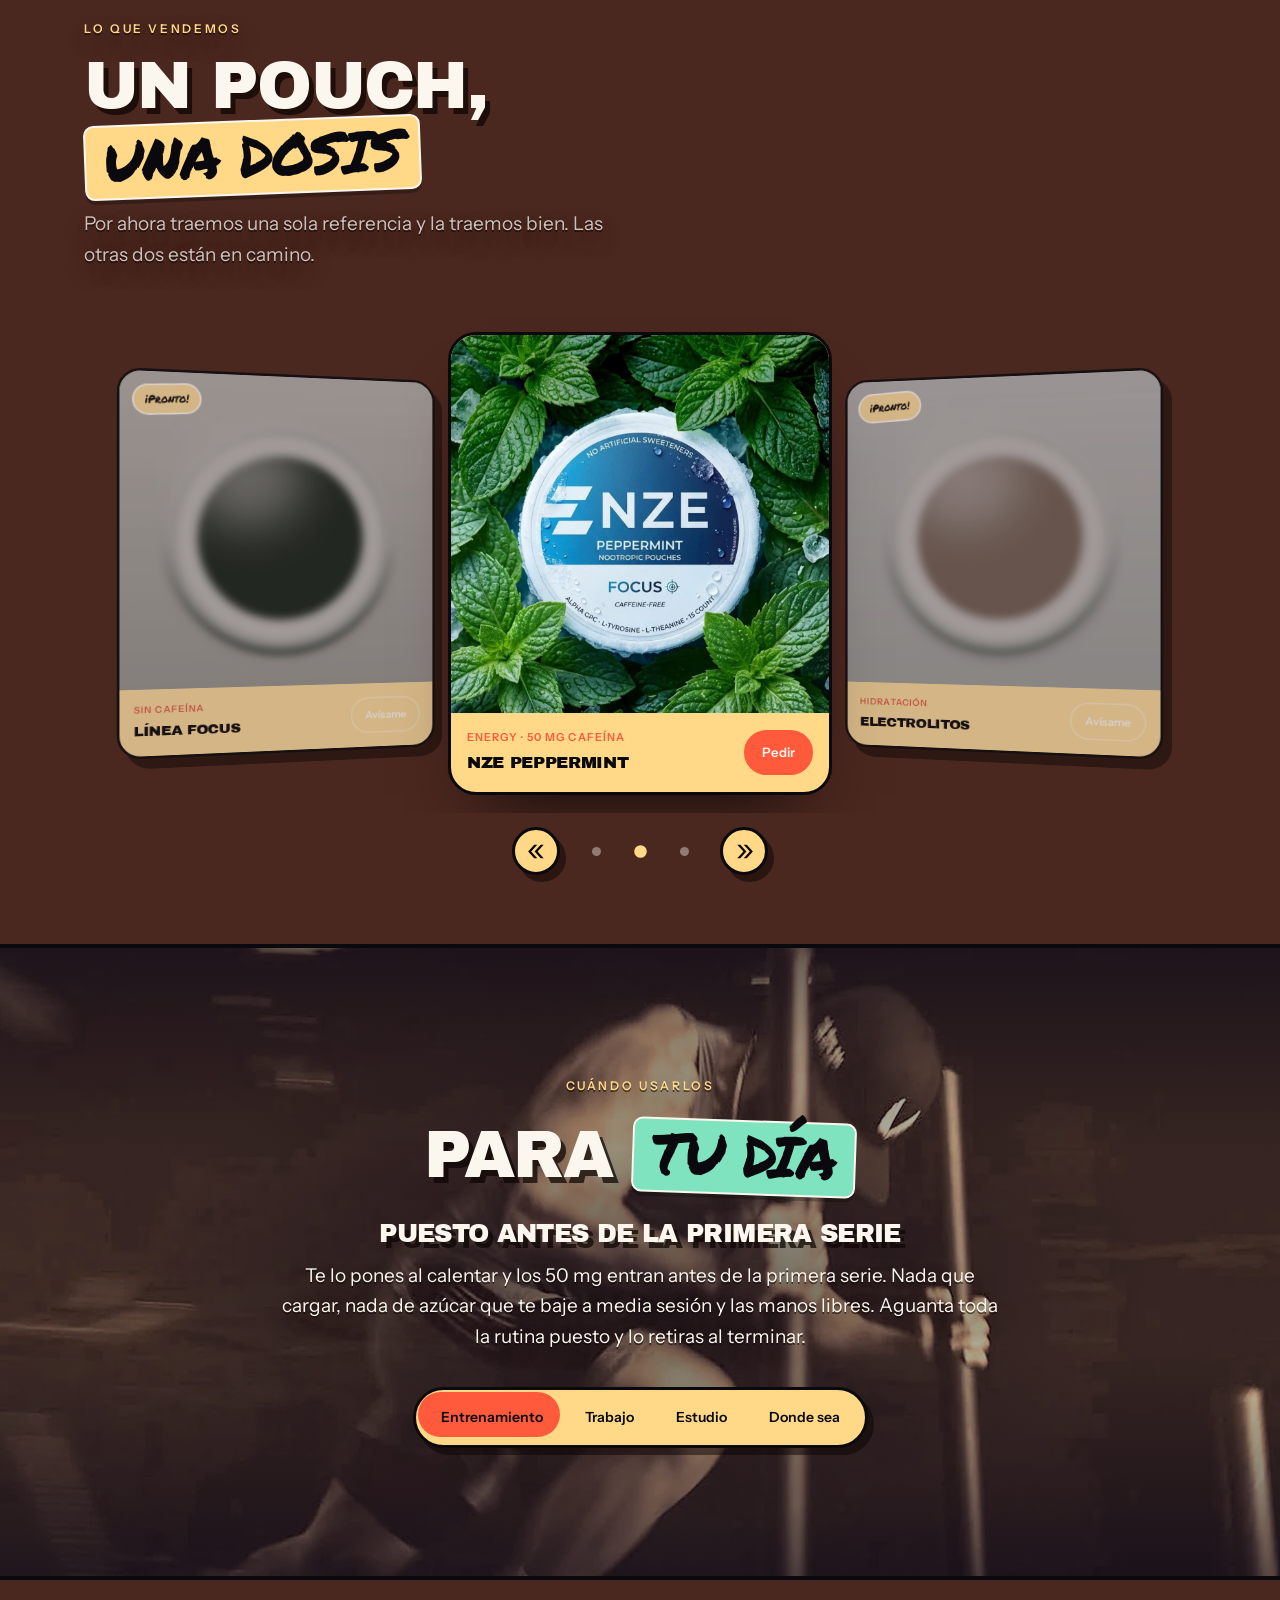
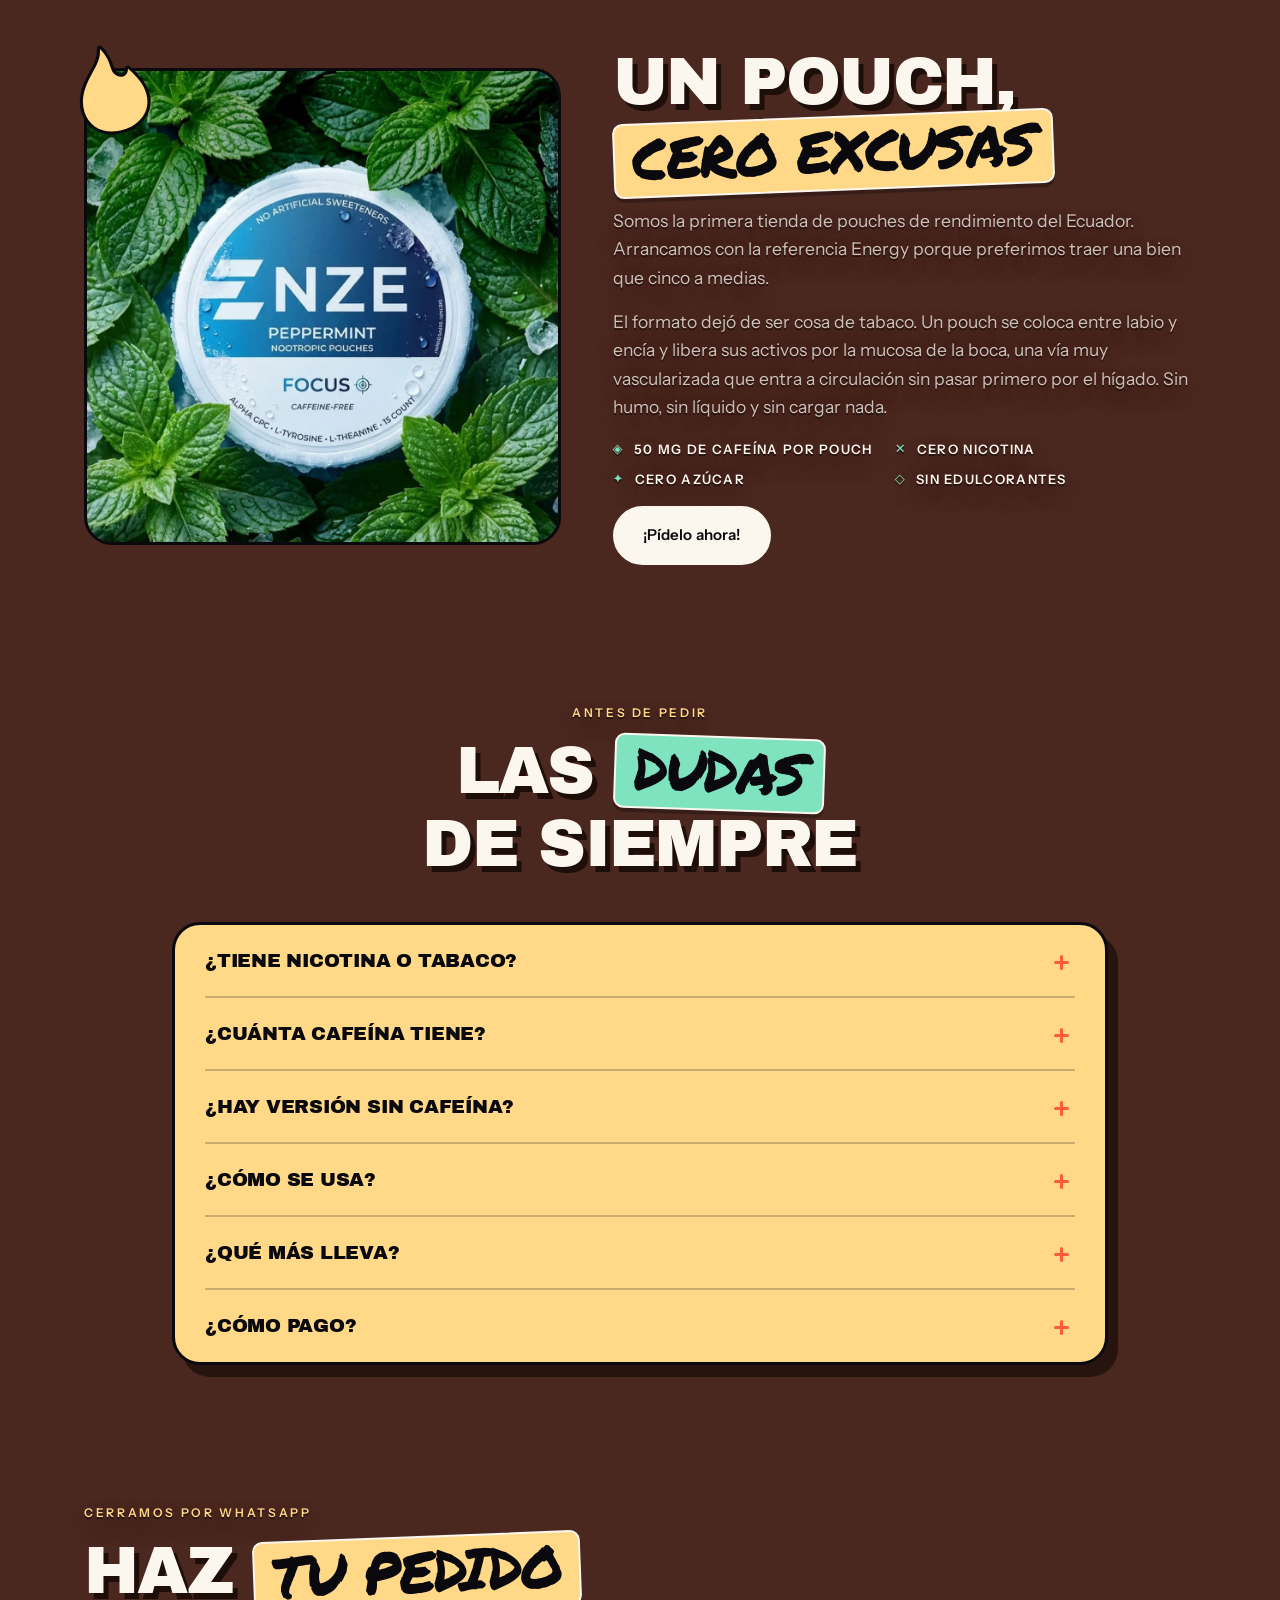
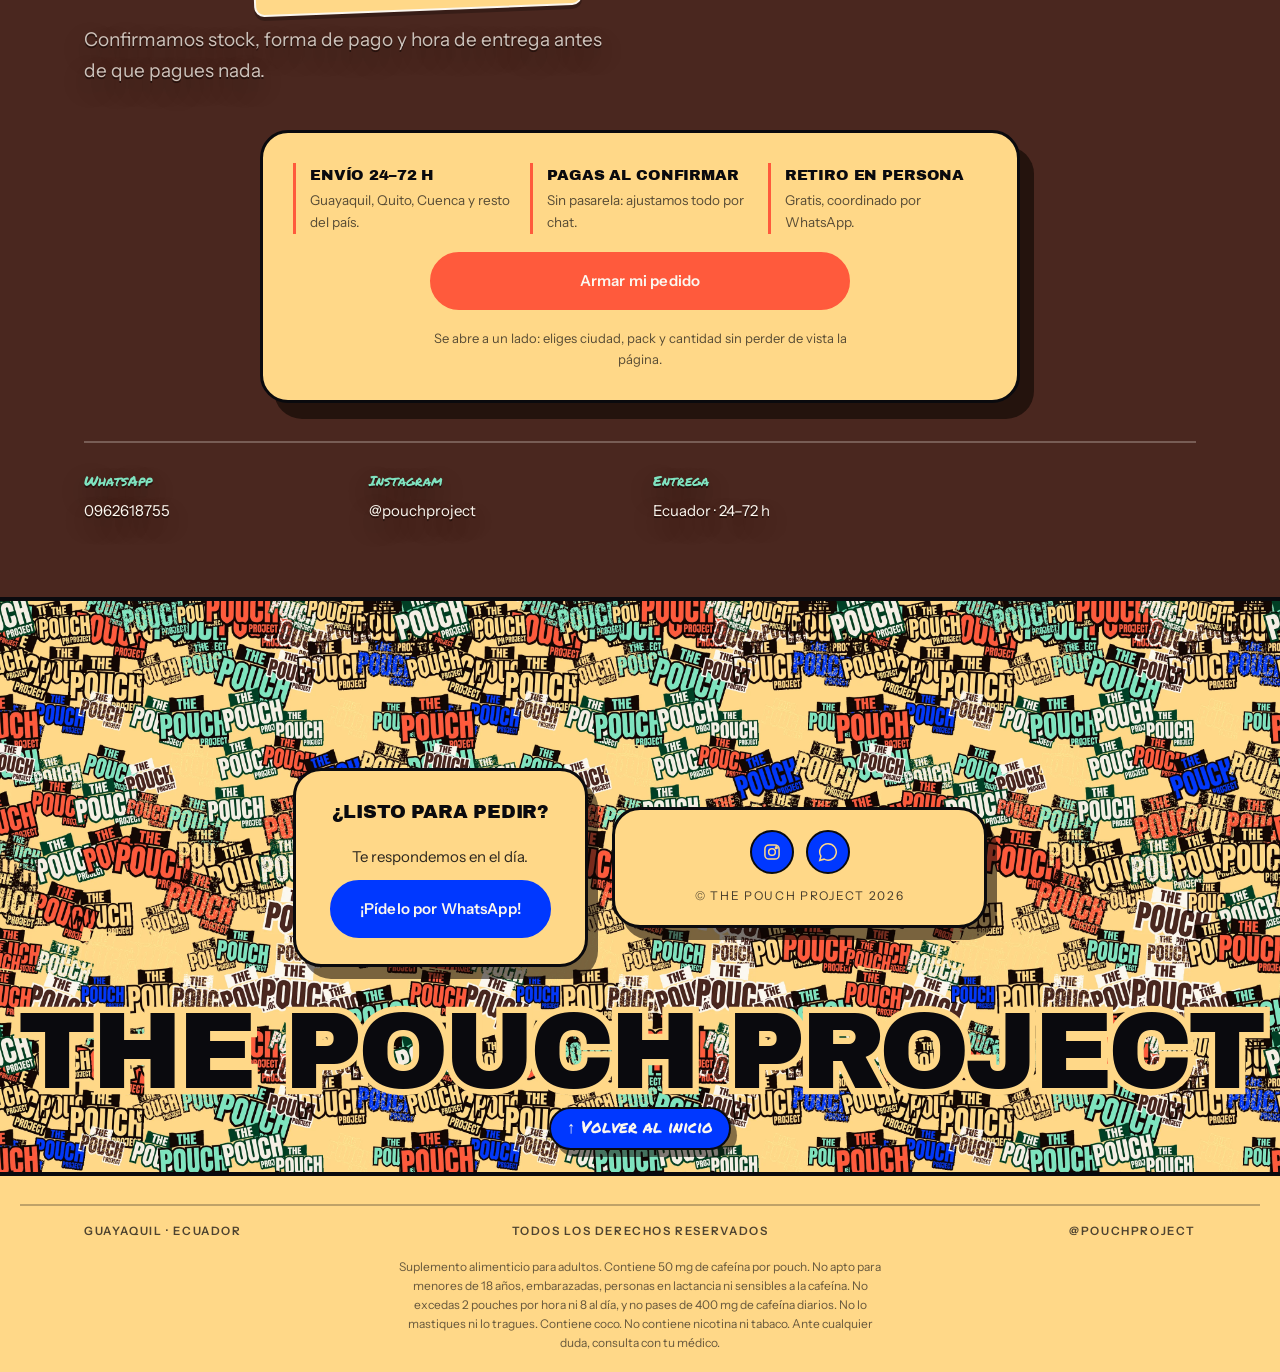
==== commit 7de43d7e: "La referencia que se vende pasa a ser la Energy, con 50 mg de cafeína Queda resuelta la duda de form" ====
--- a/index.html
+++ b/index.html
@@ -4,7 +4,7 @@
 <meta charset="utf-8">
 <meta name="viewport" content="width=device-width, initial-scale=1, viewport-fit=cover">
 <title>The Pouch Project — Rinde sin límites</title>
-<meta name="description" content="Pouches de rendimiento en Ecuador. NZE Peppermint Focus: foco limpio sin cafeína, sin azúcar y sin tabaco. Pedidos por WhatsApp con envío a todo el país.">
+<meta name="description" content="Pouches de rendimiento en Ecuador. NZE Peppermint Energy: 50 mg de cafeína con Alpha GPC, L-Teanina y L-Tirosina. Sin azúcar y sin tabaco. Pedidos por WhatsApp con envío a todo el país.">
 <meta name="theme-color" content="#16120F">
 <link rel="canonical" href="https://thepouchproject.ec/">
 
@@ -66,7 +66,7 @@
   </div>
 
   <img class="hero__lata" src="assets/img/lata-recorte.webp"
-       alt="Lata de NZE Peppermint Focus" width="900" height="900" fetchpriority="high">
+       alt="Lata de NZE Peppermint Energy" width="900" height="900" fetchpriority="high">
 
   <div class="wrap hero__inner">
     <p class="hero__kicker">Focus maxing</p>
@@ -146,7 +146,7 @@
 <section class="section" id="nosotros">
   <div class="wrap about">
     <figure class="about__fig" data-anim="up">
-      <img src="assets/img/producto-nze-peppermint.webp" alt="Lata de NZE Peppermint sobre hojas de menta"
+      <img src="assets/img/producto-nze-peppermint.webp" alt="Lata de NZE Peppermint Energy sobre hojas de menta"
            width="1100" height="1100" loading="lazy">
       <span class="about__doodle" aria-hidden="true">
         <svg viewBox="0 0 100 100"><path d="M50 6c10 18 2 26 10 34 5 5 12 3 14-4 8 12 12 22 12 32 0 20-16 32-36 32S14 88 14 68c0-16 10-28 20-38 8-8 14-14 16-24Z"/></svg>
@@ -155,12 +155,12 @@
     <div class="about__body" data-anim="head">
       <h2 class="h2">Un pouch, <em class="tag tag--cobalto tag--sm">cero excusas</em></h2>
       <p>Somos la primera tienda de pouches de rendimiento del Ecuador. Arrancamos con
-        una sola referencia porque preferimos traer una bien que cinco a medias.</p>
+        la referencia Energy porque preferimos traer una bien que cinco a medias.</p>
       <p>El formato dejó de ser cosa de tabaco. Un pouch se coloca entre labio y encía y
         libera sus activos por la mucosa de la boca, una vía muy vascularizada que entra a circulación
         sin pasar primero por el hígado. Sin humo, sin líquido y sin cargar nada.</p>
       <ul class="marks">
-        <li><i>◈</i> Nootrópicos con evidencia</li>
+        <li><i>◈</i> 50 mg de cafeína por pouch</li>
         <li><i>✕</i> Cero nicotina</li>
         <li><i>✦</i> Cero azúcar</li>
         <li><i>◇</i> Sin edulcorantes</li>
@@ -180,10 +180,18 @@
     <div class="faq" data-anim="up">
       <details><summary>¿Tiene nicotina o tabaco?</summary>
         <p>No. Cero nicotina, cero tabaco, cero humo. Es un formato de consumo, no un producto de tabaco.</p></details>
-      <details><summary>¿Tiene cafeína?</summary>
-        <p>No. La NZE Peppermint es de la línea Focus: trabaja con Alpha GPC, L-Tirosina y L-Teanina.</p></details>
+      <details><summary>¿Cuánta cafeína tiene?</summary>
+        <p>50 mg por pouch, lo que trae una taza de café corta. Va acompañada de Alpha GPC, L-Teanina
+          y L-Tirosina, 40 mg de cada una. No pases de 2 pouches por hora ni de 8 al día.</p></details>
+      <details><summary>¿Hay versión sin cafeína?</summary>
+        <p>Sí, la línea Focus, con los mismos tres nootrópicos y cero cafeína. Todavía no la traemos:
+          está en camino y puedes avisarnos por WhatsApp para reservarla.</p></details>
       <details><summary>¿Cómo se usa?</summary>
-        <p>Se coloca entre el labio superior y la encía, se deja 20 a 30 minutos y se retira. No se mastica ni se traga.</p></details>
+        <p>Se coloca entre el labio superior y la encía, se deja 20 a 30 minutos y se retira.
+          No se mastica ni se traga.</p></details>
+      <details><summary>¿Qué más lleva?</summary>
+        <p>Celulosa microcristalina, glicerina vegetal, saborizantes naturales, aceite MCT, xilitol,
+          estevia, almidón modificado, inulina, bicarbonato de sodio y sal marina. <b>Contiene coco.</b></p></details>
       <details><summary>¿Cómo pago?</summary>
         <p>Coordinamos por WhatsApp: transferencia, efectivo al entregar o contra entrega según la ciudad.
           No pedimos datos de tarjeta por la web.</p></details>
@@ -255,8 +263,10 @@
     <span id="igFoot">@pouchproject</span>
   </div>
   <p class="wrap footer__care">
-    Suplemento alimenticio para adultos. No apto para menores de 18 años, embarazadas ni personas
-    en lactancia. No contiene nicotina ni tabaco. Ante cualquier duda, consulta con tu médico.
+    Suplemento alimenticio para adultos. Contiene 50 mg de cafeína por pouch. No apto para menores
+    de 18 años, embarazadas, personas en lactancia ni sensibles a la cafeína. No excedas 2 pouches
+    por hora ni 8 al día, y no pases de 400 mg de cafeína diarios. No lo mastiques ni lo tragues.
+    Contiene coco. No contiene nicotina ni tabaco. Ante cualquier duda, consulta con tu médico.
   </p>
 </footer>
 
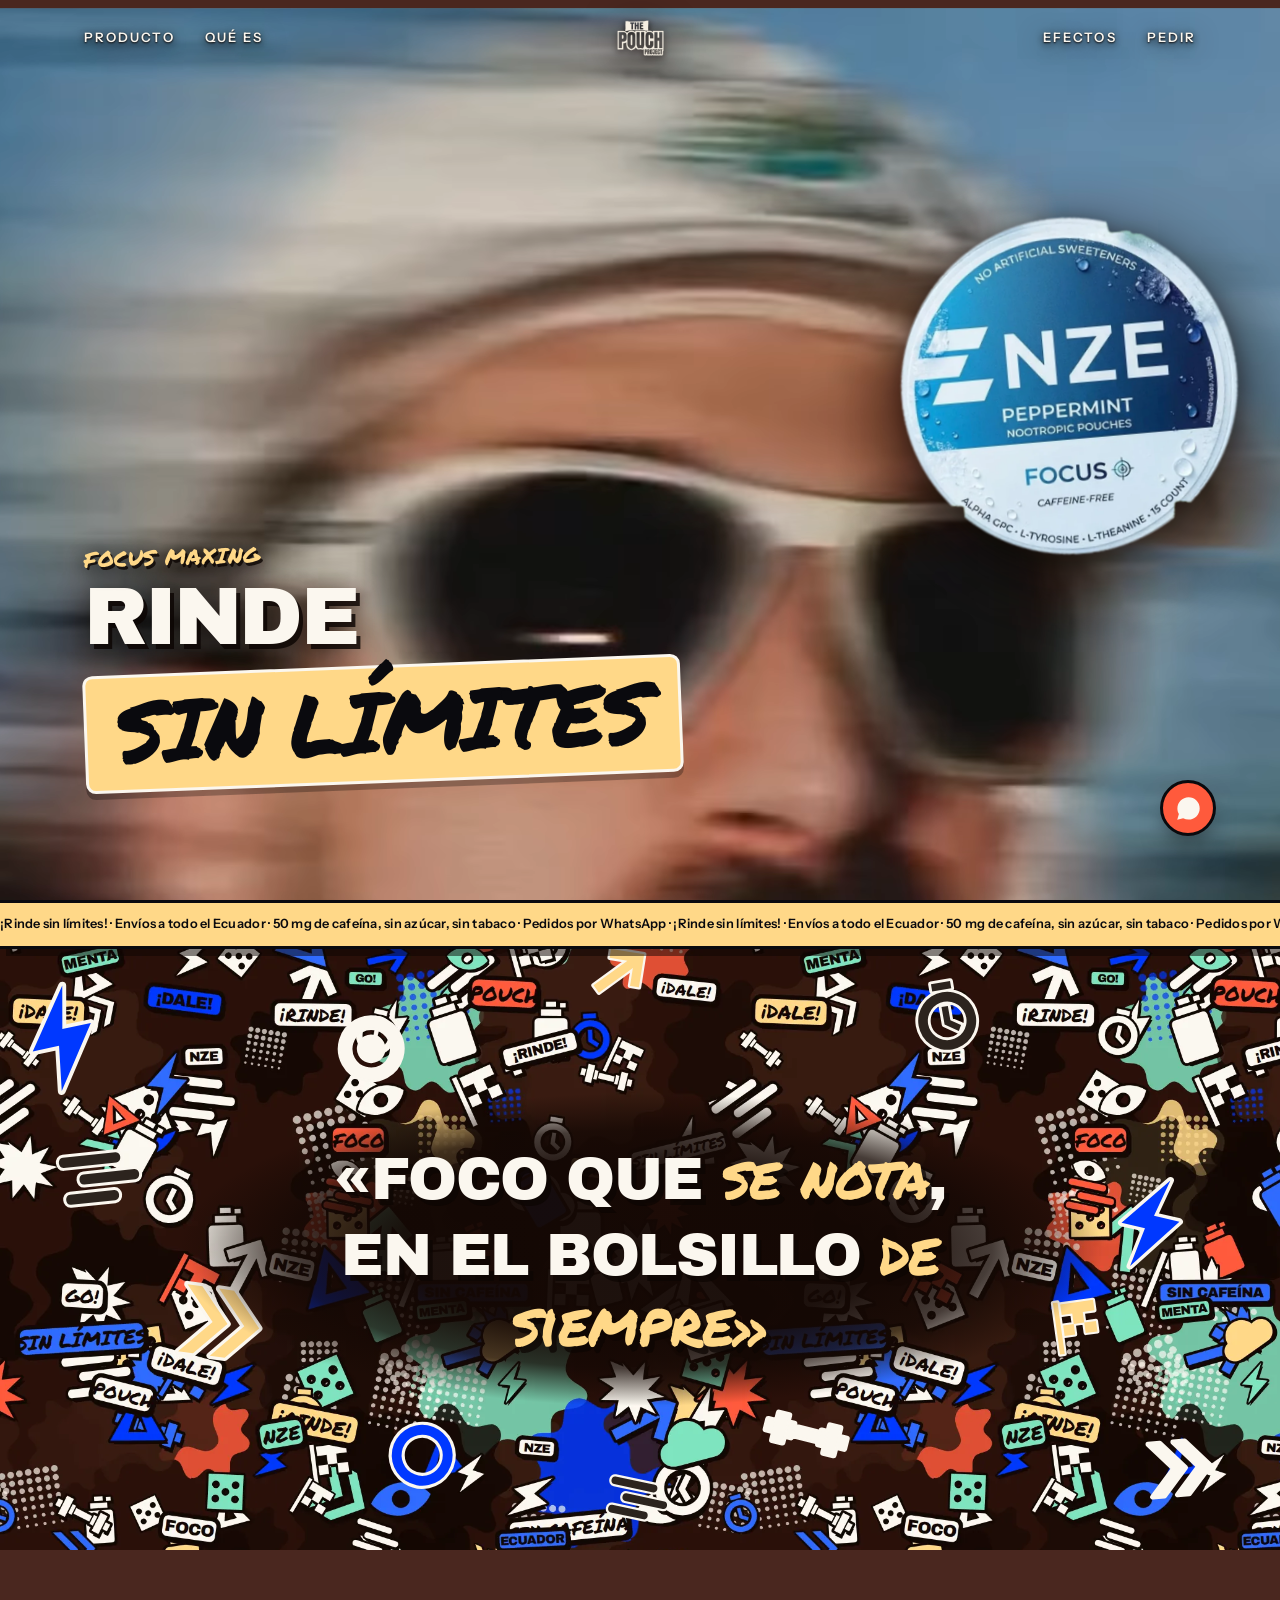
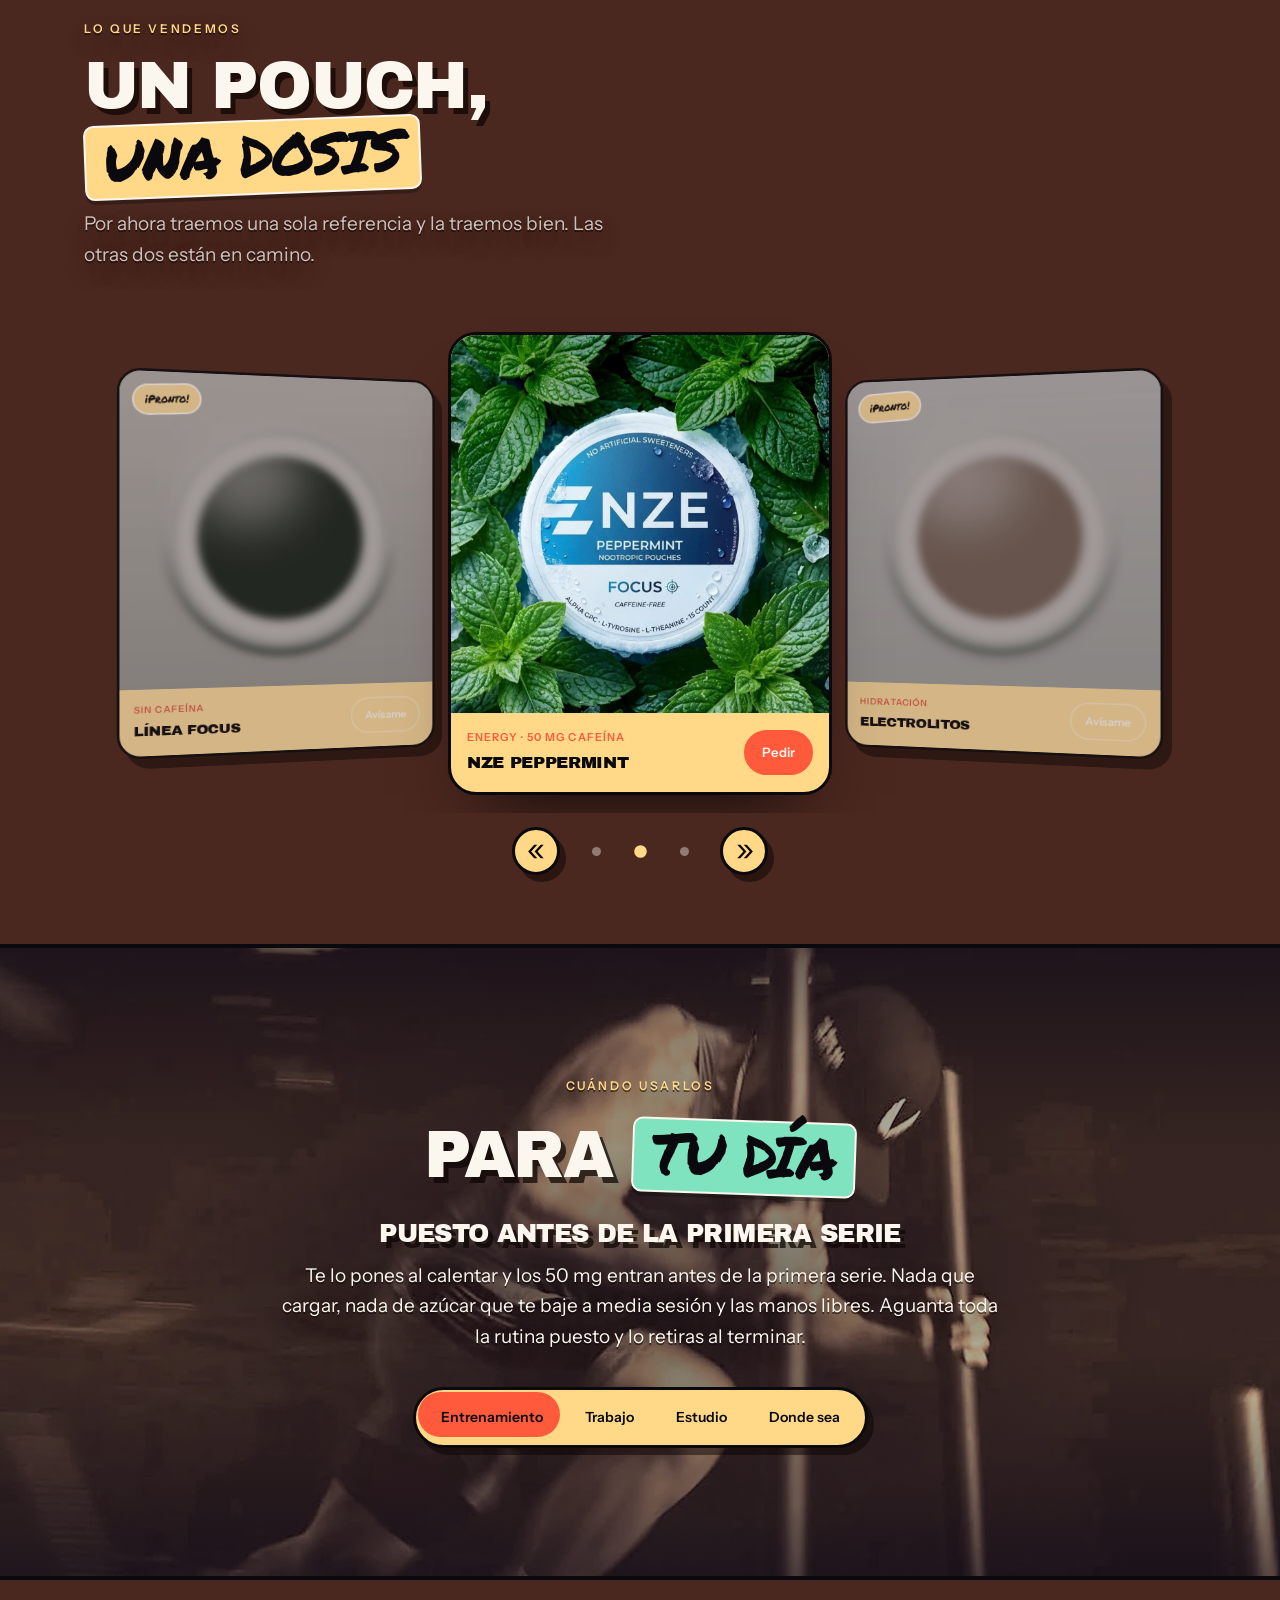
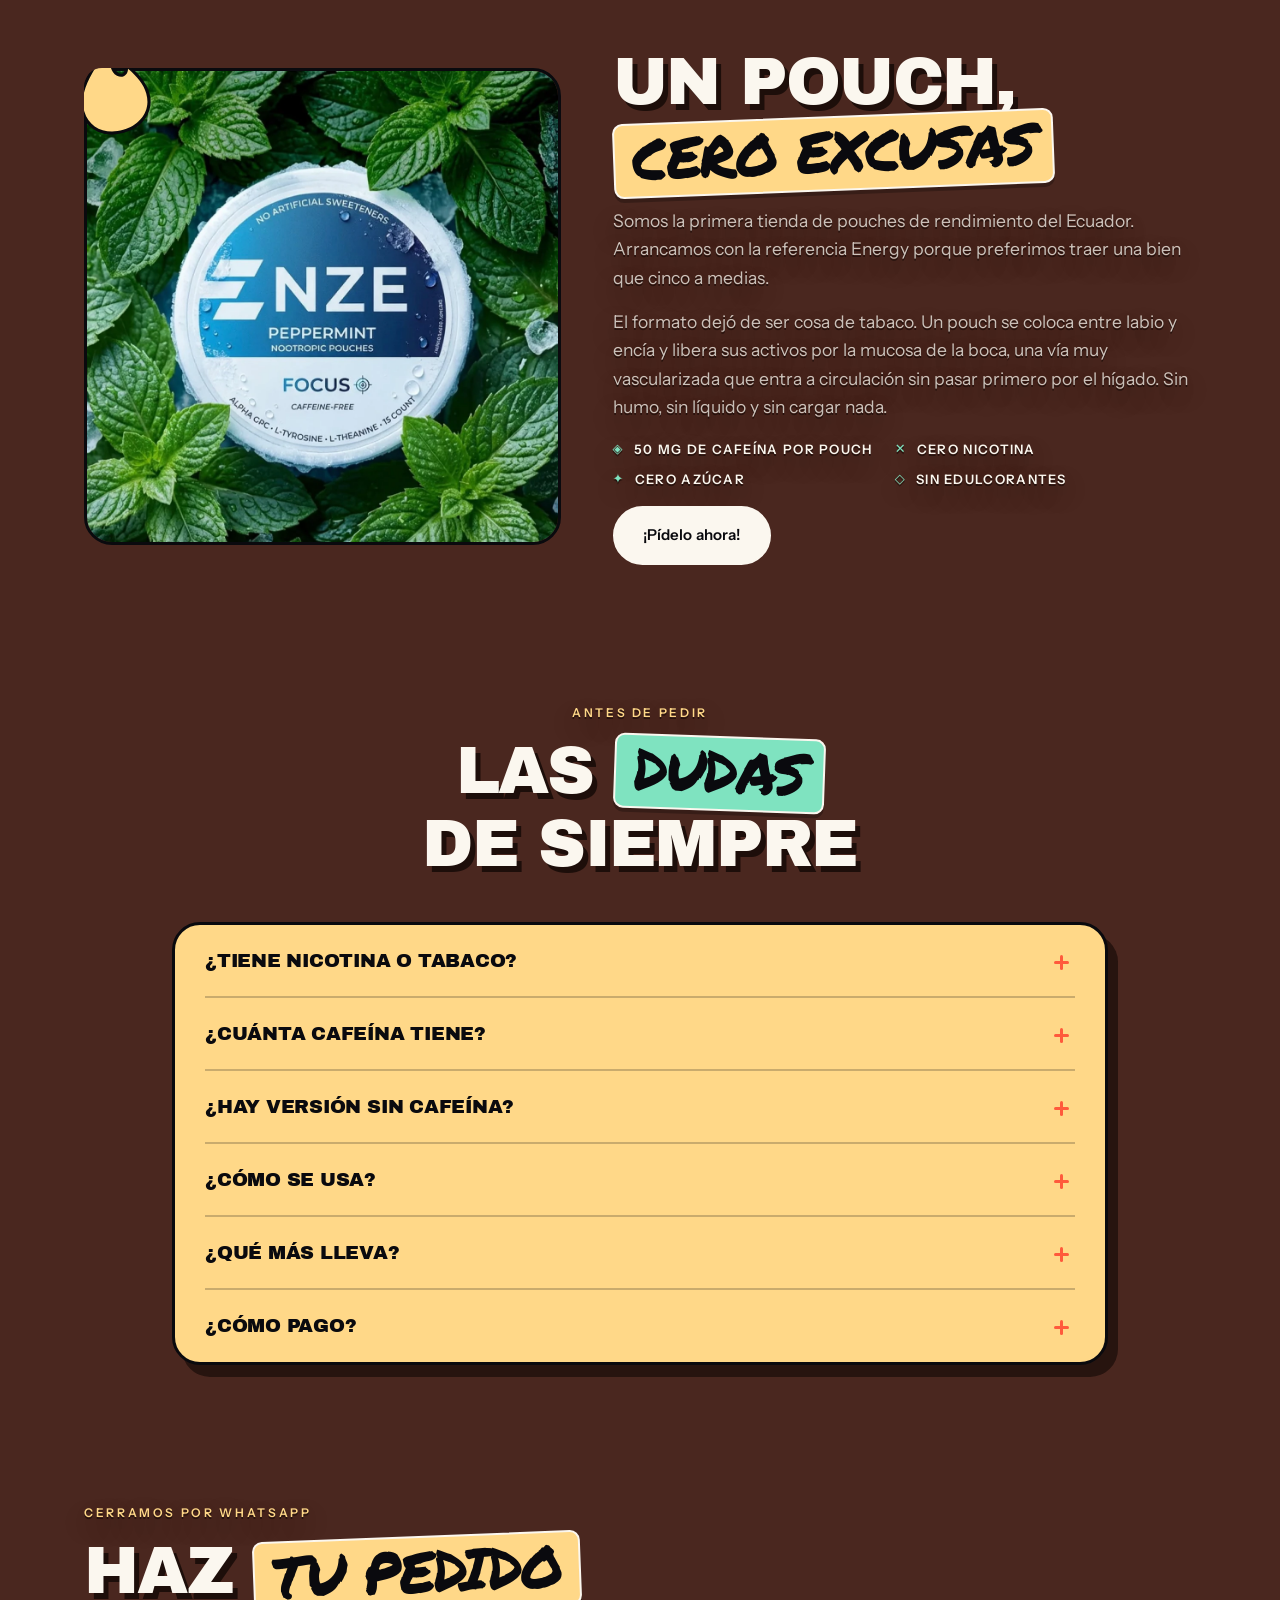
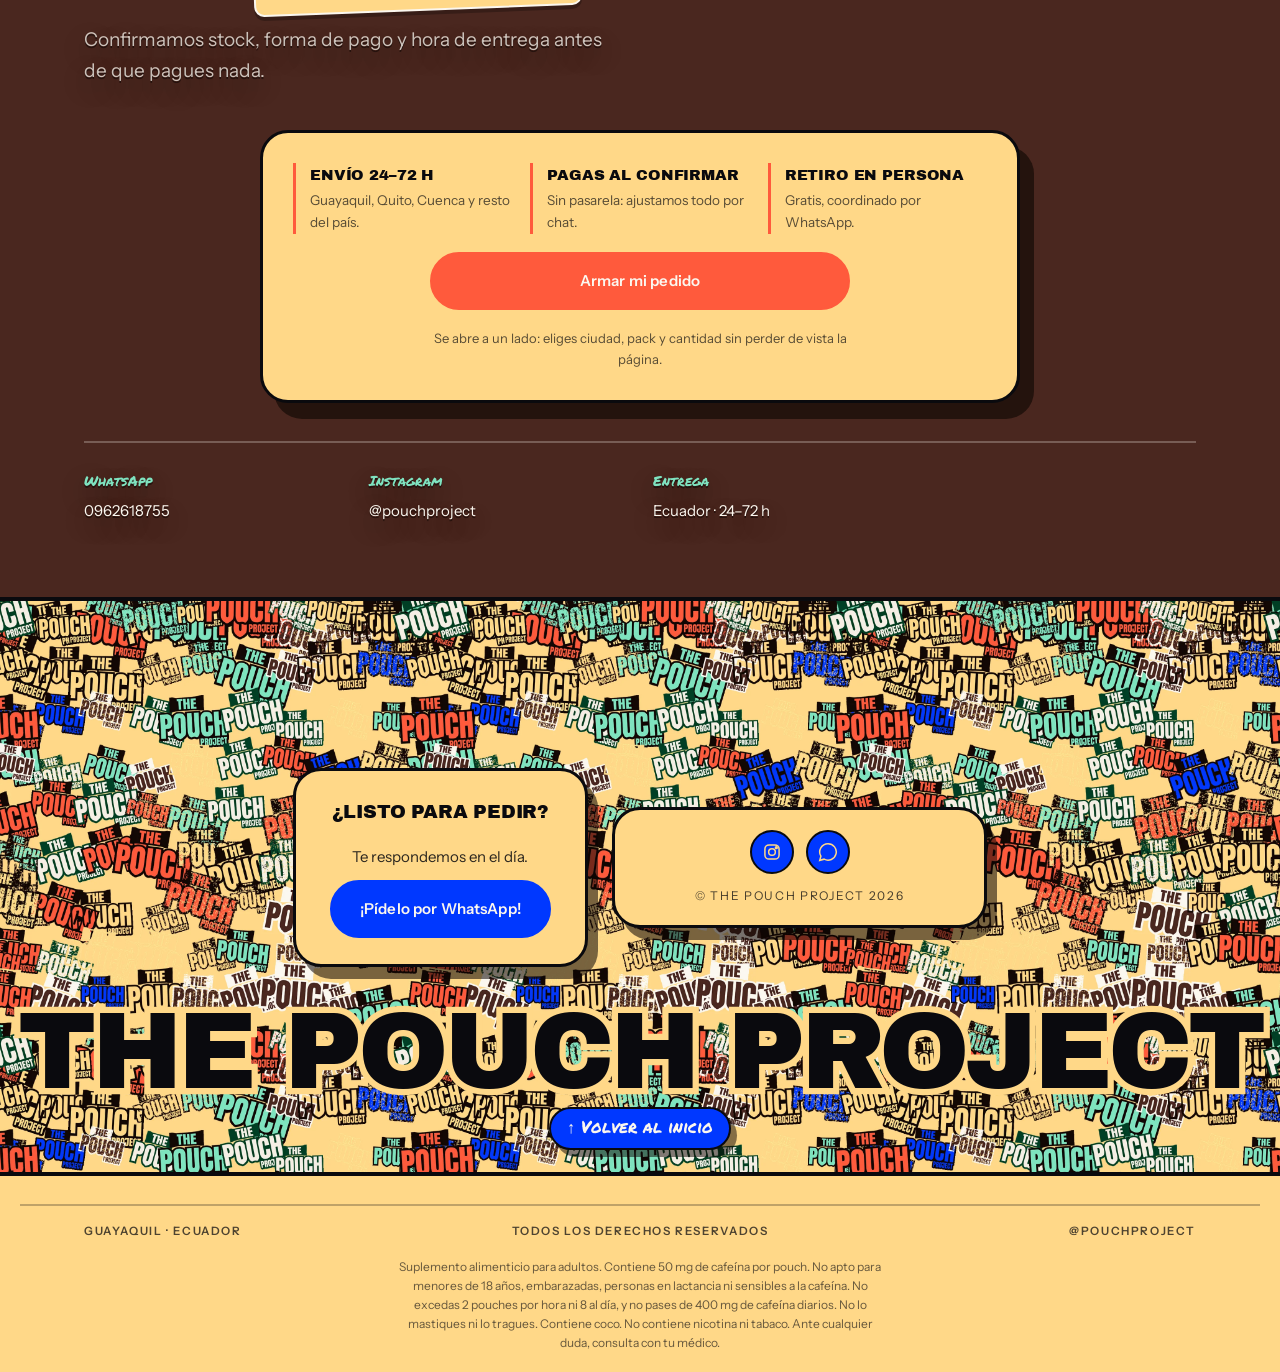
==== commit 084bd991: "Solo se animan al scroll los titulares y las imágenes - Fuera la entrada genérica que subía cada blo" ====
--- a/index.html
+++ b/index.html
@@ -134,9 +134,9 @@
     <p class="eyebrow">Cuándo usarlos</p>
     <h2 class="h2" id="efectosTitle">Para <em class="tag tag--arena tag--sm">tu día</em></h2>
 
-    <div class="usos__panels" id="fxPanels" data-anim="fx"></div>
-
-    <div class="tabs" role="tablist" aria-label="Cuándo usarlos" id="fxTabs" data-anim="fx">
+    <div class="usos__panels" id="fxPanels"></div>
+
+    <div class="tabs" role="tablist" aria-label="Cuándo usarlos" id="fxTabs">
       <span class="tabs__thumb" id="fxThumb" aria-hidden="true"></span>
     </div>
   </div>
@@ -145,7 +145,7 @@
 <!-- ═════════════════════════════════════════════════ NOSOTROS -->
 <section class="section" id="nosotros">
   <div class="wrap about">
-    <figure class="about__fig" data-anim="up">
+    <figure class="about__fig" data-anim="img">
       <img src="assets/img/producto-nze-peppermint.webp" alt="Lata de NZE Peppermint Energy sobre hojas de menta"
            width="1100" height="1100" loading="lazy">
       <span class="about__doodle" aria-hidden="true">
@@ -177,7 +177,7 @@
       <p class="eyebrow">Antes de pedir</p>
       <h2 class="h2">Las <em class="tag tag--arena tag--sm">dudas</em> de siempre</h2>
     </div>
-    <div class="faq" data-anim="up">
+    <div class="faq">
       <details><summary>¿Tiene nicotina o tabaco?</summary>
         <p>No. Cero nicotina, cero tabaco, cero humo. Es un formato de consumo, no un producto de tabaco.</p></details>
       <details><summary>¿Cuánta cafeína tiene?</summary>
@@ -208,7 +208,7 @@
       <p class="lede">Confirmamos stock, forma de pago y hora de entrega antes de que pagues nada.</p>
     </div>
 
-    <div class="order-lite" data-anim="up">
+    <div class="order-lite">
       <ul class="order-lite__pts">
         <li><b>Envío 24–72 h</b><span>Guayaquil, Quito, Cuenca y resto del país.</span></li>
         <li><b>Pagas al confirmar</b><span>Sin pasarela: ajustamos todo por chat.</span></li>
@@ -220,7 +220,7 @@
       <p class="order-lite__hint">Se abre a un lado: eliges ciudad, pack y cantidad sin perder de vista la página.</p>
     </div>
 
-    <ul class="contact" data-anim="up">
+    <ul class="contact">
       <li><b>WhatsApp</b><a id="waLine" data-wa="general" href="#">—</a></li>
       <li><b>Instagram</b><a id="igLink" href="#" target="_blank" rel="noopener">—</a></li>
       <li><b>Entrega</b><span id="zonaLine">—</span></li>
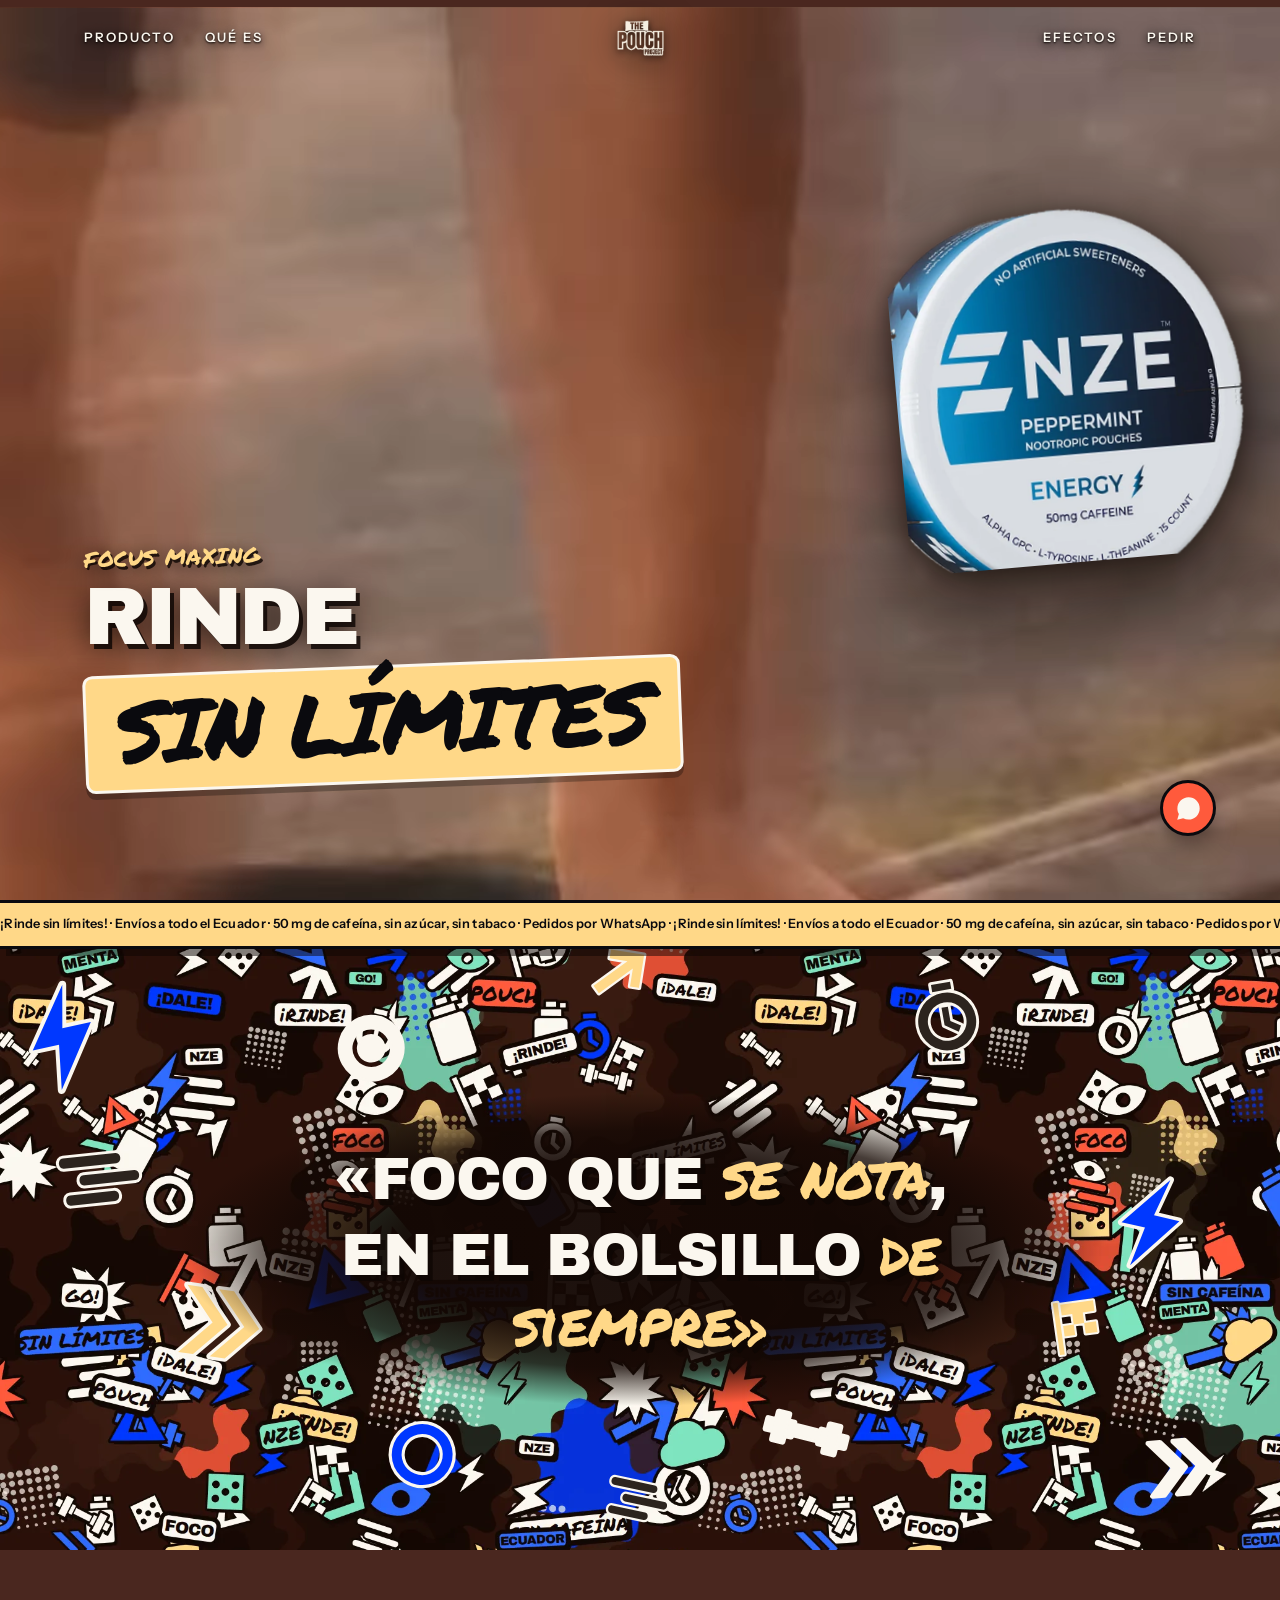
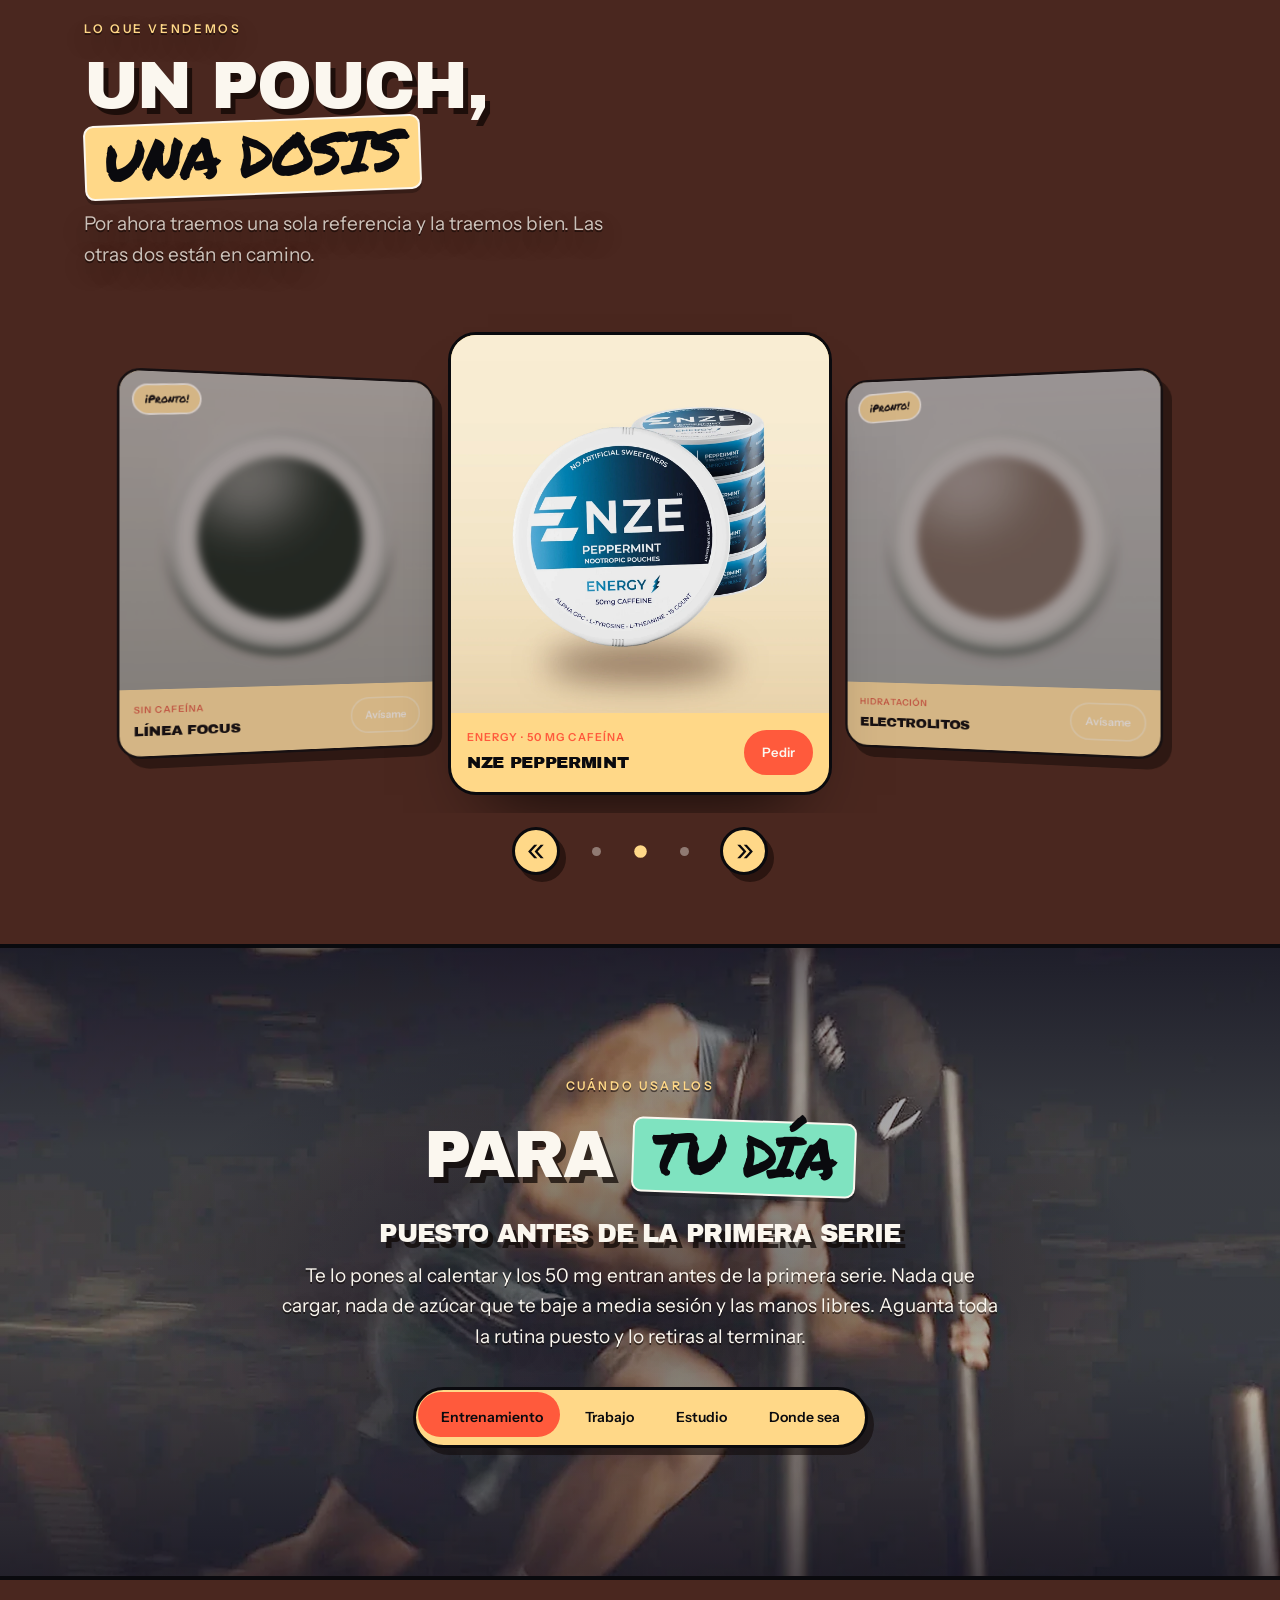
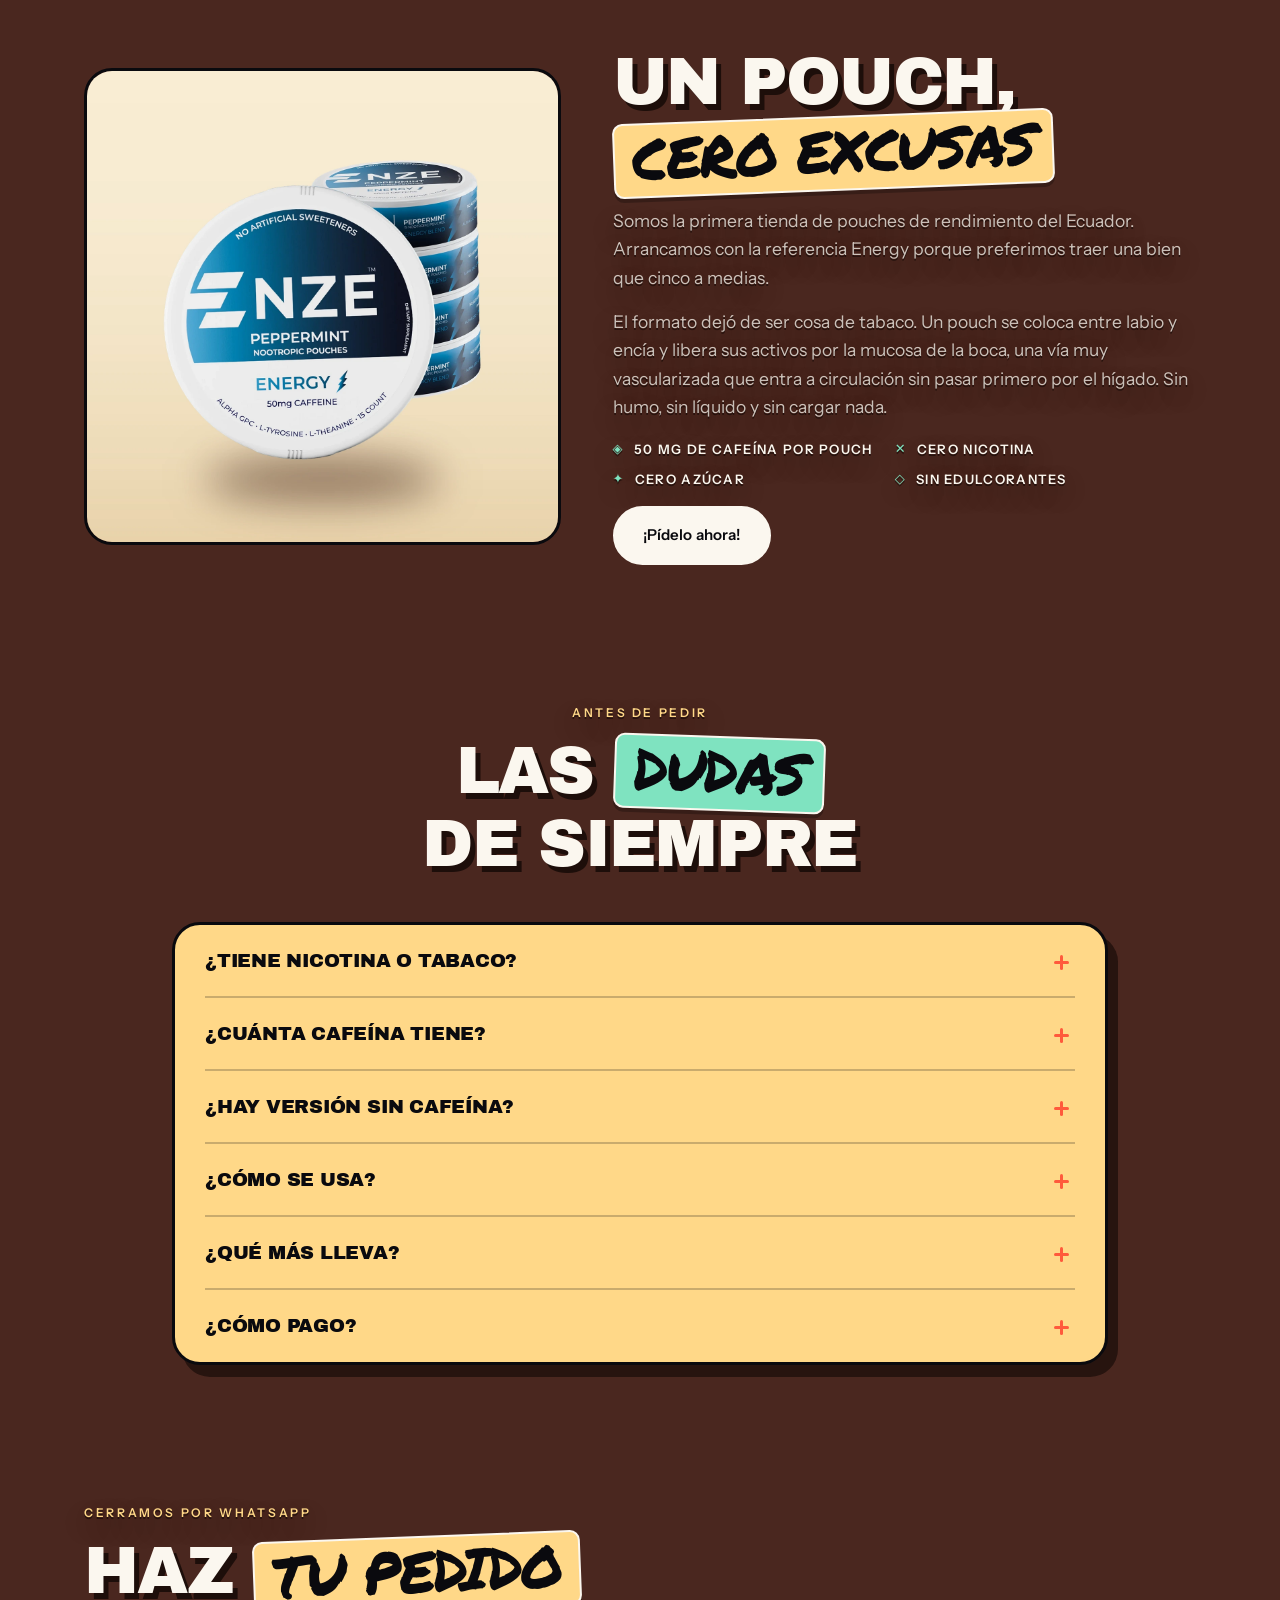
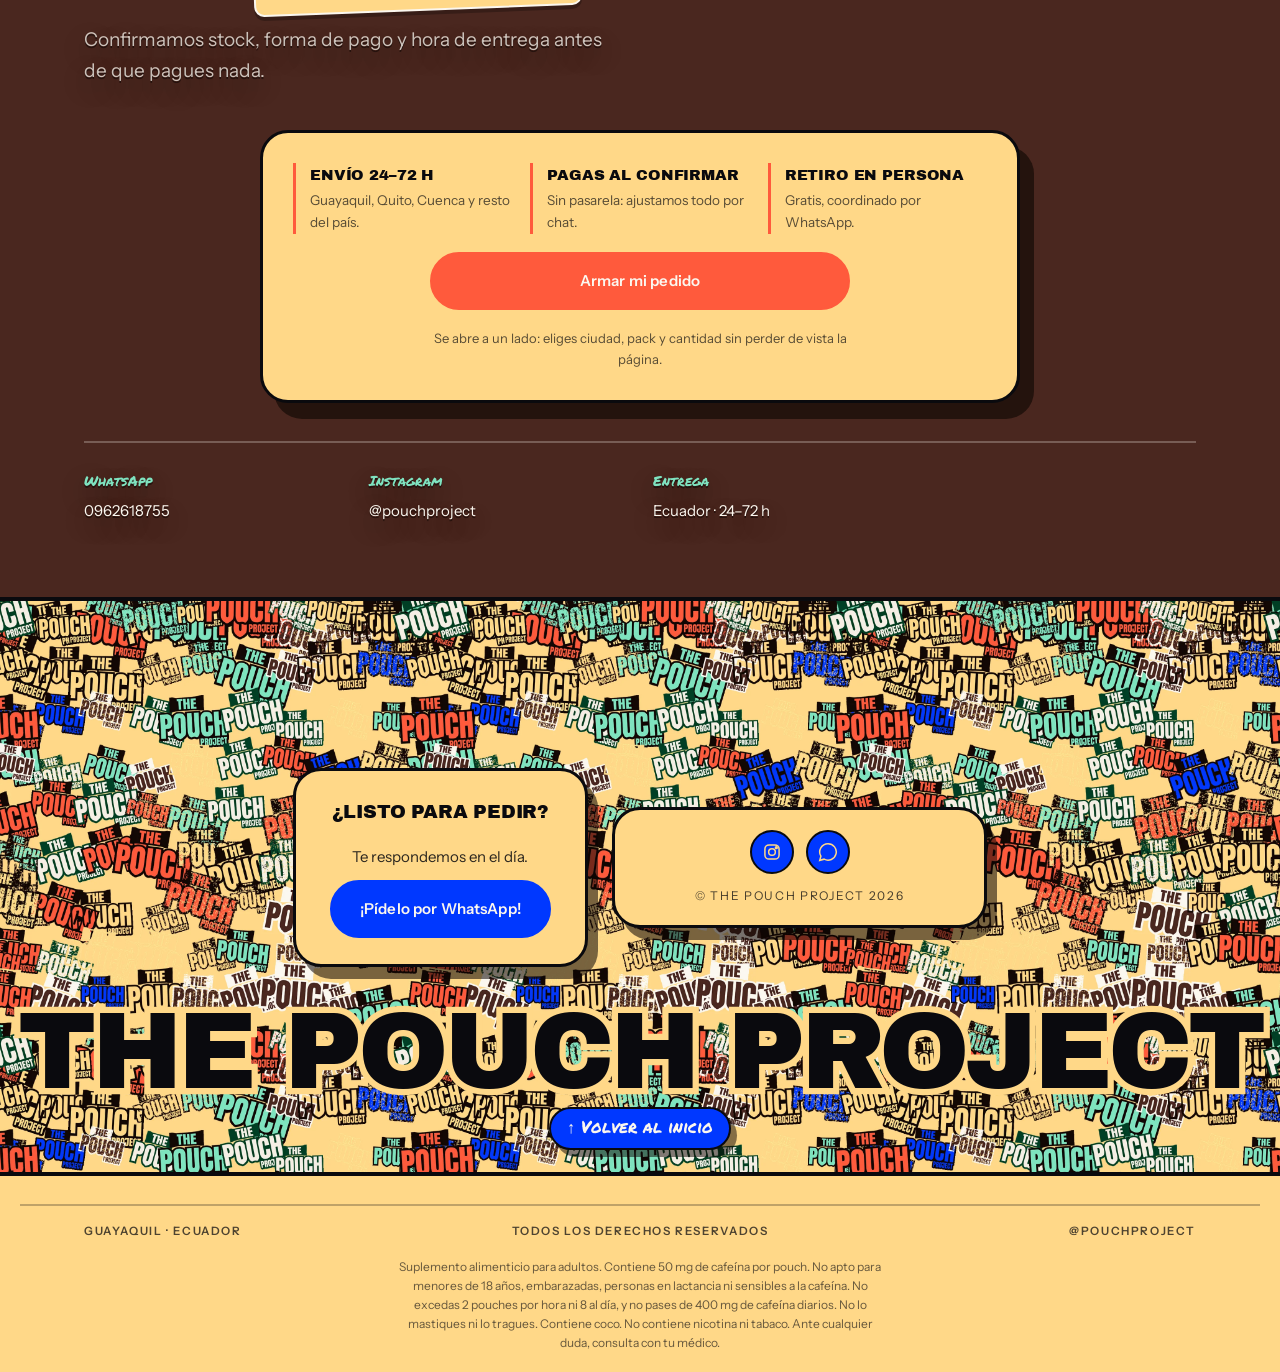
==== commit c4bcf6a9: "Imágenes de producto reales de la lata Energy - Las latas se recortan de su fondo inundando desde lo" ====
--- a/index.html
+++ b/index.html
@@ -12,7 +12,7 @@
 <meta property="og:site_name" content="The Pouch Project">
 <meta property="og:title" content="The Pouch Project — Rinde sin límites">
 <meta property="og:description" content="Pouches de rendimiento en Ecuador. Foco limpio, sin azúcar y sin tabaco. Pídelo por WhatsApp.">
-<meta property="og:image" content="assets/img/icon-512.png">
+<meta property="og:image" content="assets/img/producto-nze-energy-ancho.webp">
 <meta property="og:locale" content="es_EC">
 <meta name="twitter:card" content="summary_large_image">
 
@@ -146,11 +146,8 @@
 <section class="section" id="nosotros">
   <div class="wrap about">
     <figure class="about__fig" data-anim="img">
-      <img src="assets/img/producto-nze-peppermint.webp" alt="Lata de NZE Peppermint Energy sobre hojas de menta"
-           width="1100" height="1100" loading="lazy">
-      <span class="about__doodle" aria-hidden="true">
-        <svg viewBox="0 0 100 100"><path d="M50 6c10 18 2 26 10 34 5 5 12 3 14-4 8 12 12 22 12 32 0 20-16 32-36 32S14 88 14 68c0-16 10-28 20-38 8-8 14-14 16-24Z"/></svg>
-      </span>
+      <img src="assets/img/producto-nze-energy.webp" alt="Latas de NZE Peppermint Energy"
+           width="1400" height="1400" loading="lazy">
     </figure>
     <div class="about__body" data-anim="head">
       <h2 class="h2">Un pouch, <em class="tag tag--cobalto tag--sm">cero excusas</em></h2>
--- a/assets/css/styles.css
+++ b/assets/css/styles.css
@@ -493,12 +493,6 @@
 @media (min-width:900px){.about{grid-template-columns:minmax(0,.9fr) minmax(0,1.1fr)}}
 .about__fig{position:relative; border-radius:var(--r-lg); overflow:visible}
 .about__fig img{width:100%; height:auto; border-radius:var(--r-lg); border:3px solid var(--negro)}
-.about__doodle{
-  position:absolute; top:-26px; left:-18px; width:clamp(58px,7vw,92px); z-index:2;
-  transform:rotate(-16deg);
-}
-.about__doodle svg{width:100%; height:auto; overflow:visible}
-.about__doodle path{fill:var(--arena); stroke:var(--negro); stroke-width:7; paint-order:stroke fill; stroke-linejoin:round}
 .about__body{display:grid; gap:16px; justify-items:start}
 .about__body p{color:var(--muted); max-width:54ch}
 .marks{display:grid; gap:9px; margin-top:2px}
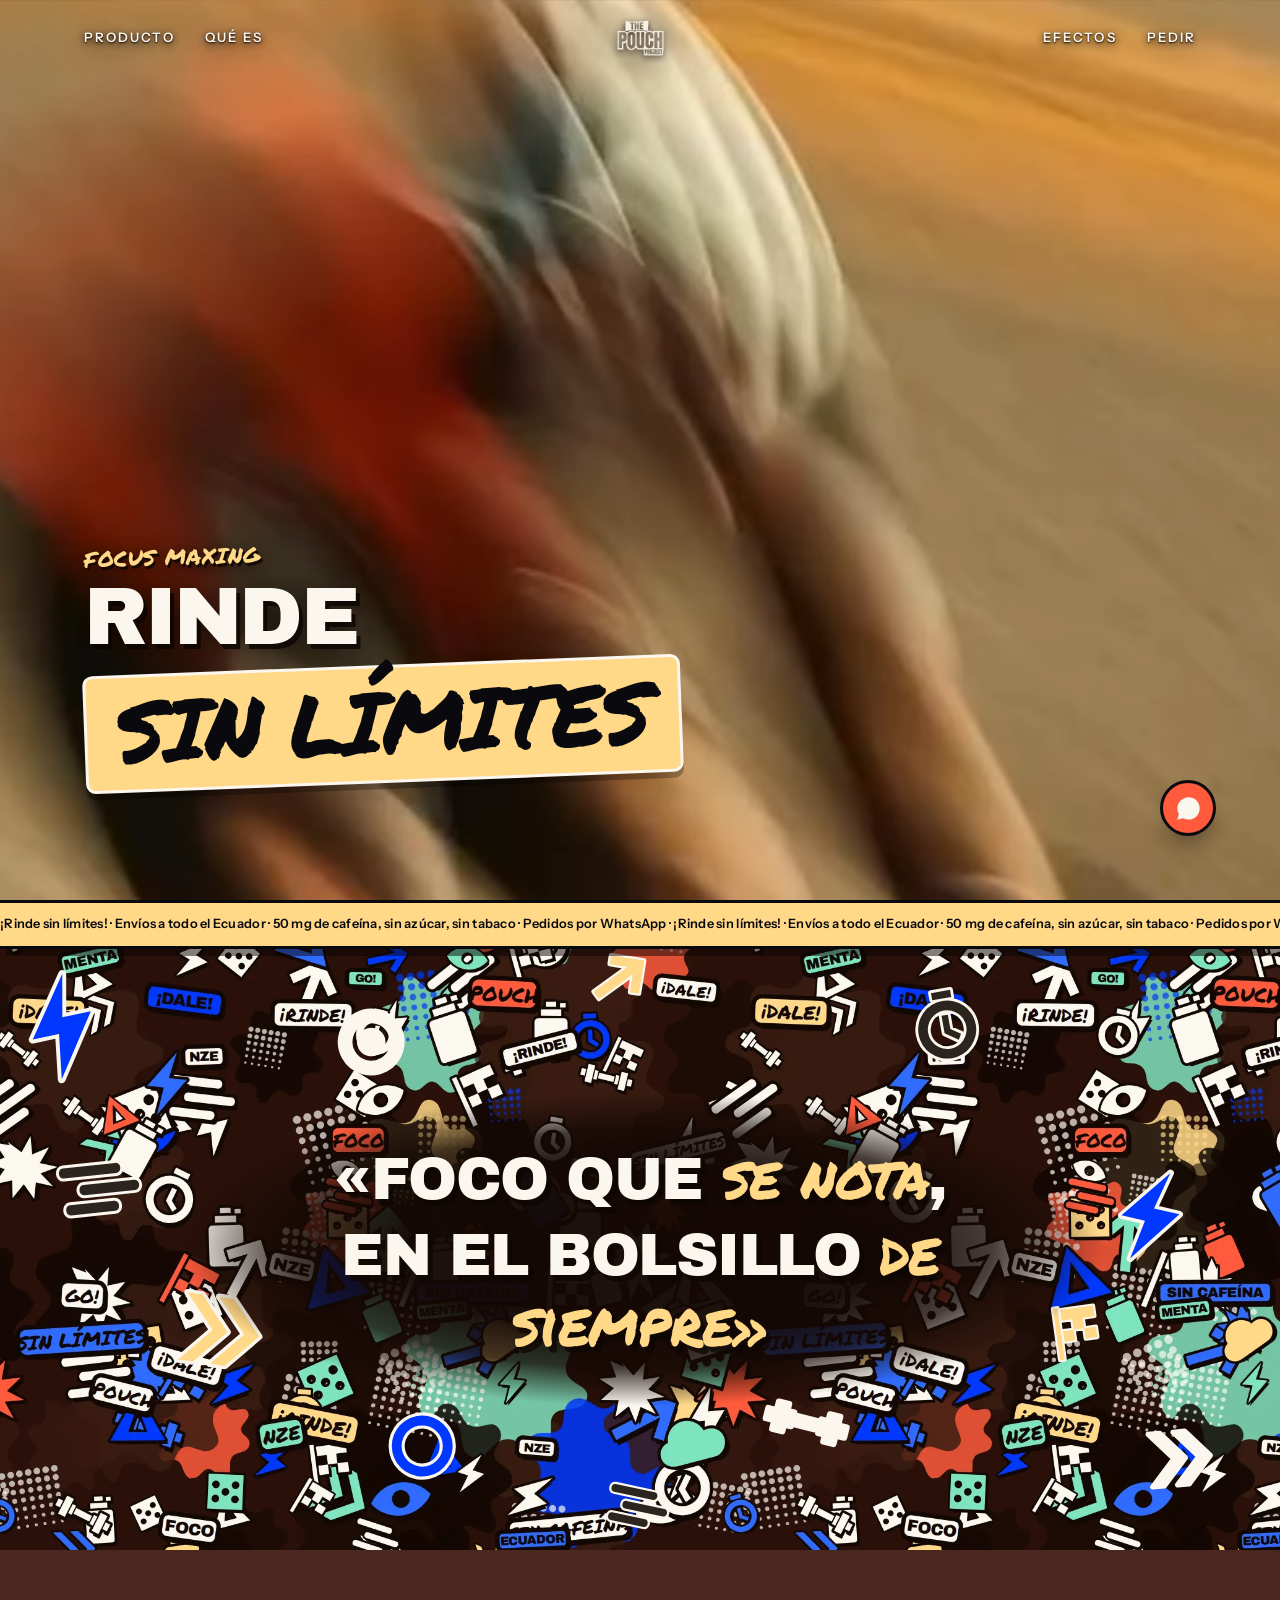
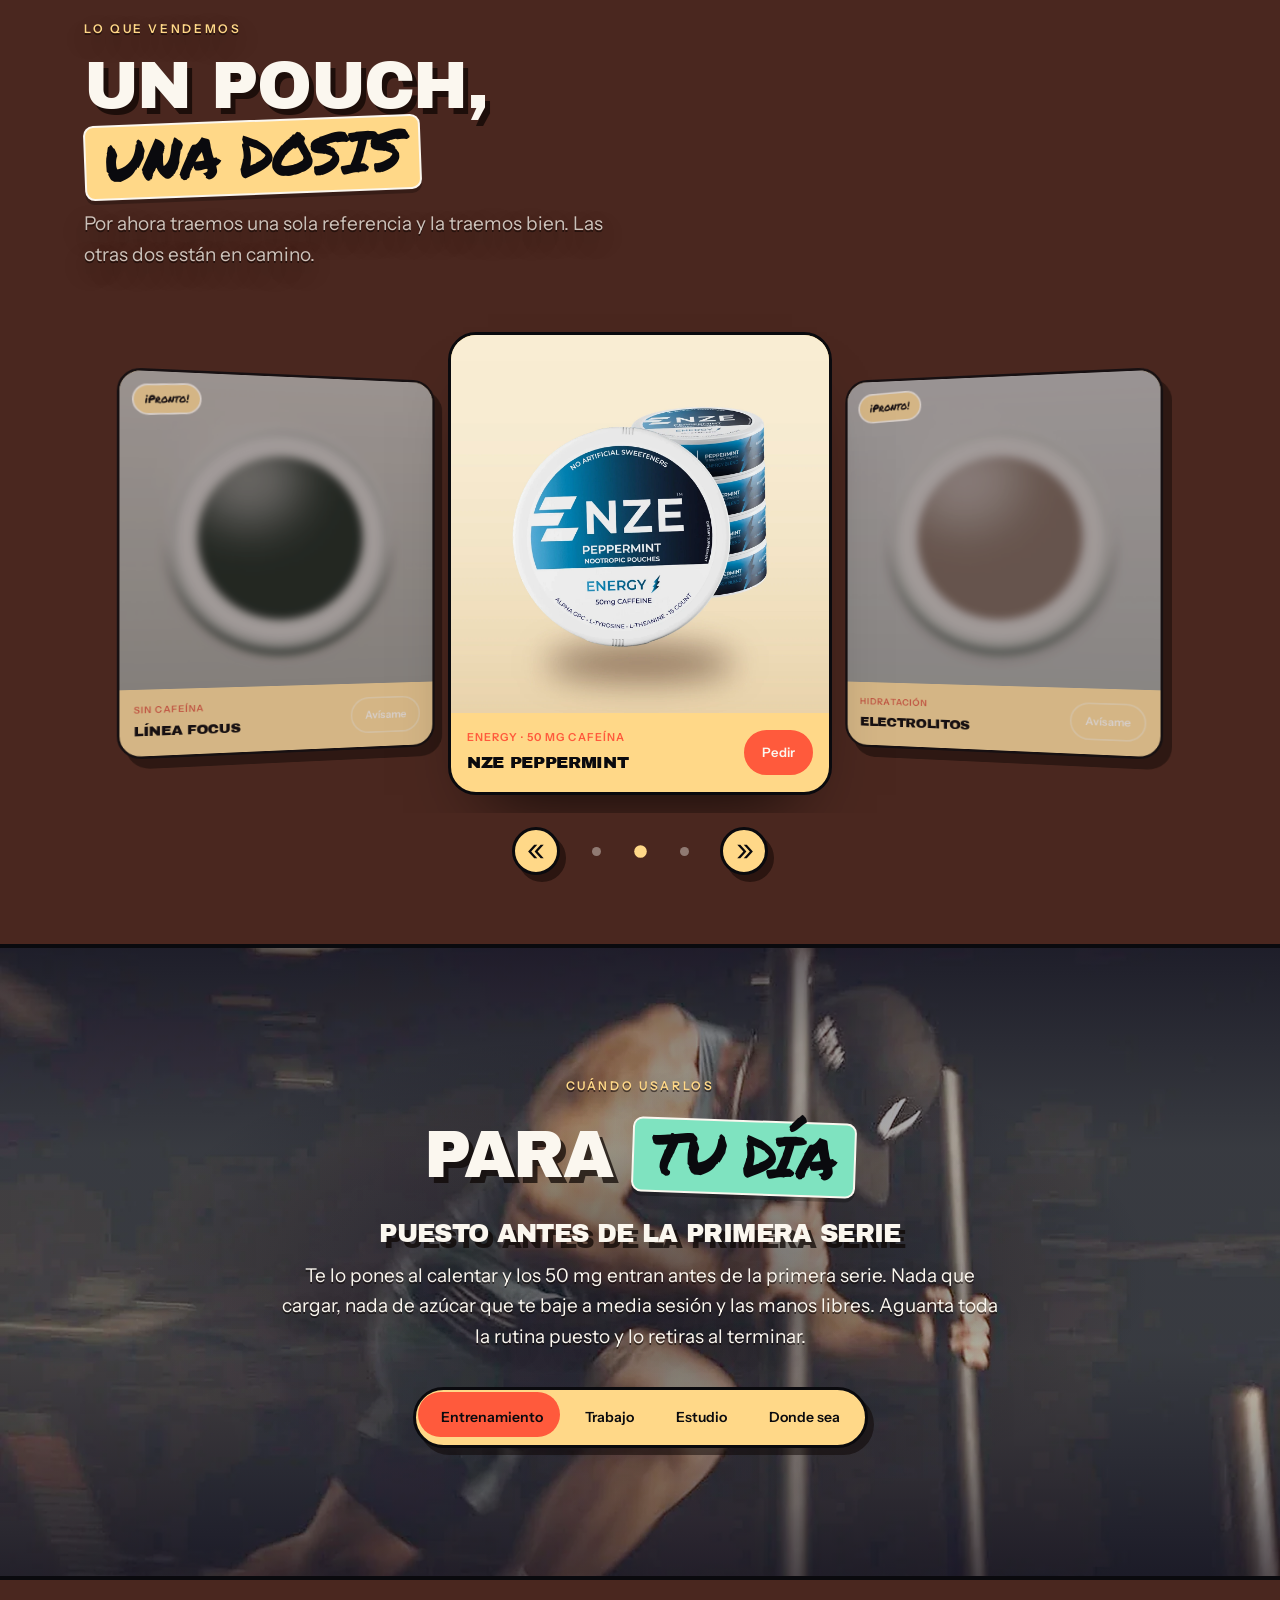
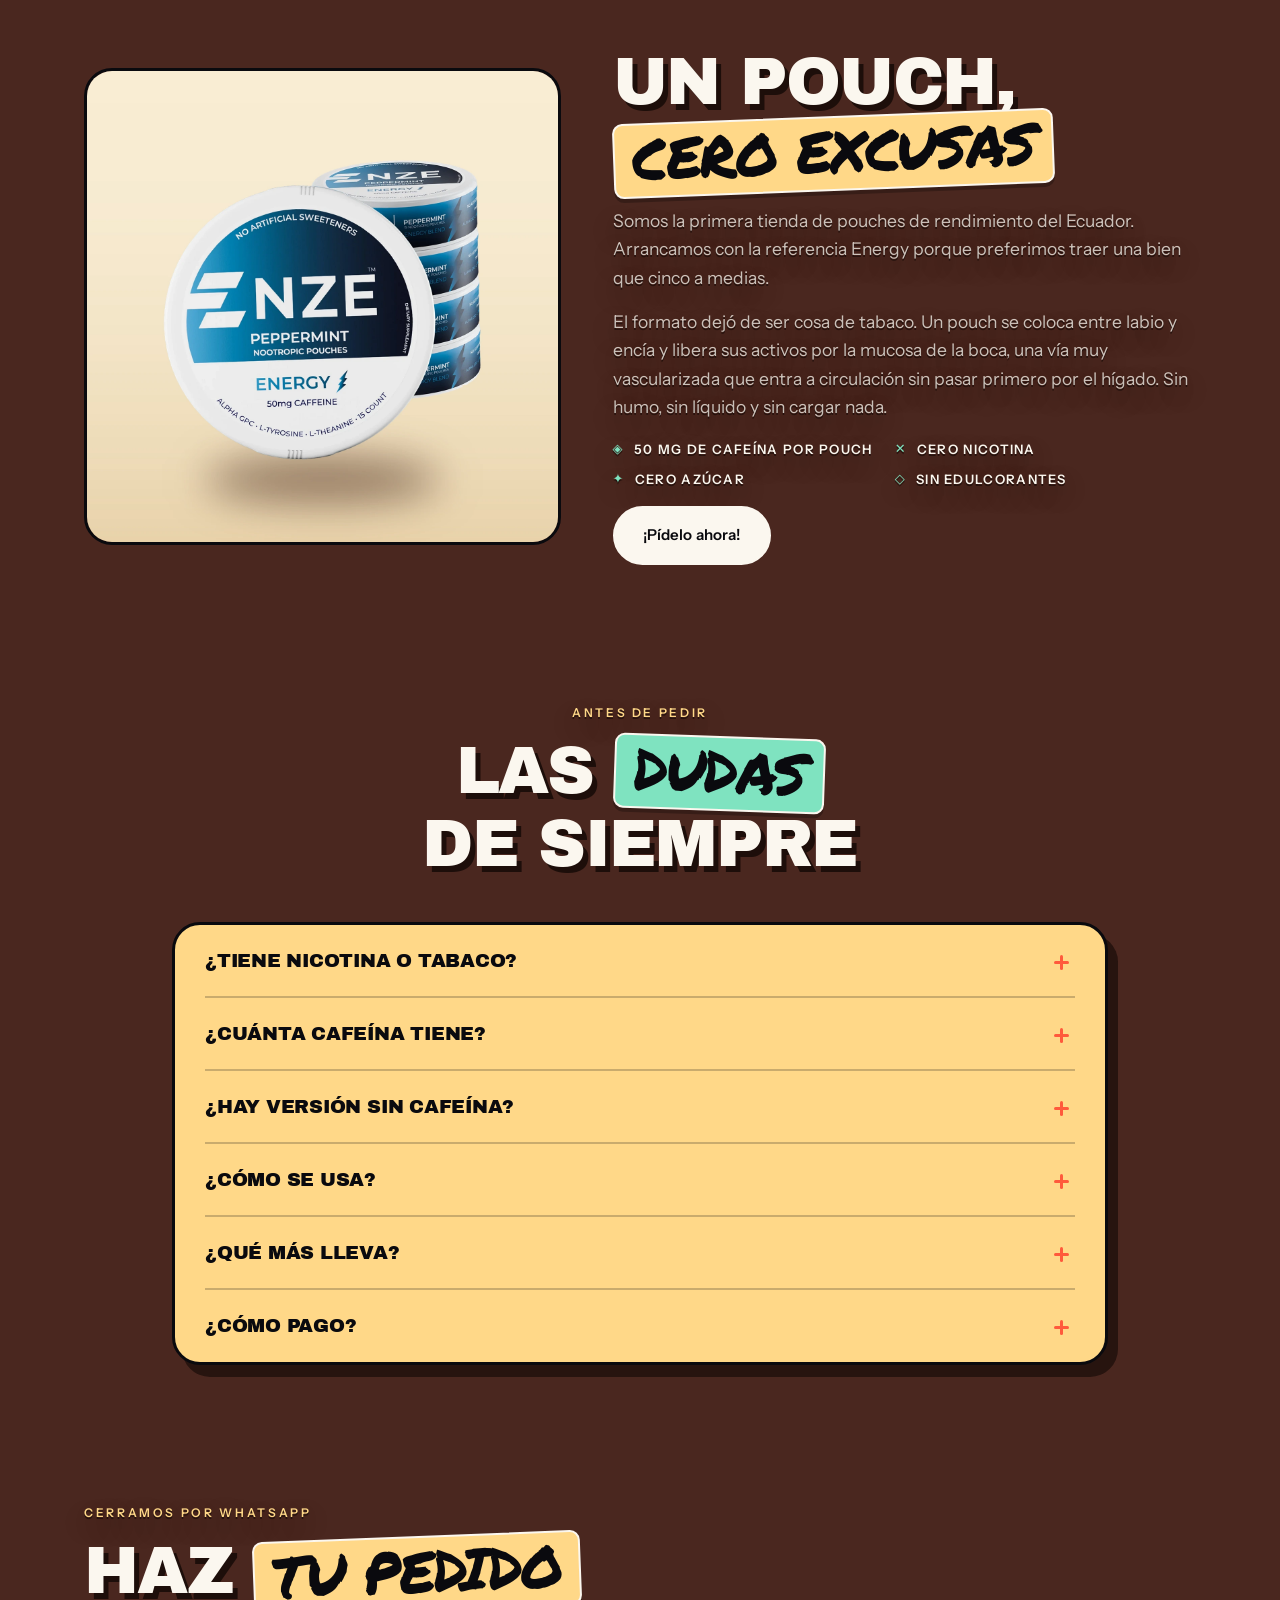
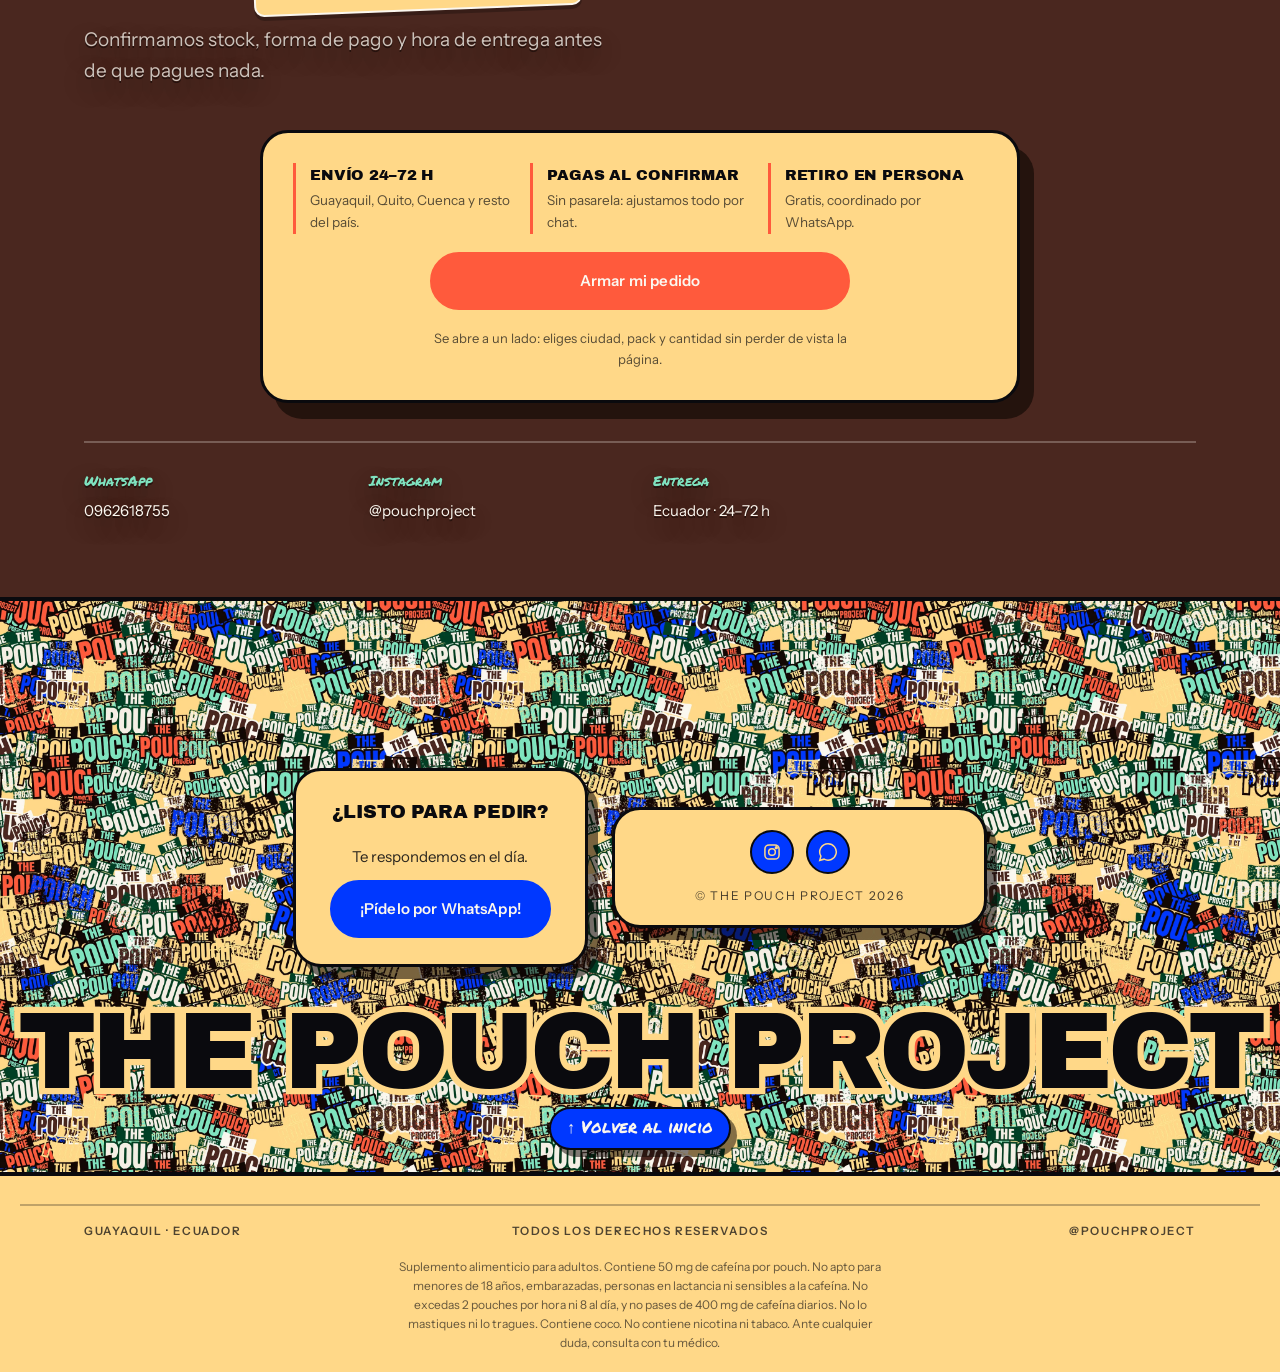
==== commit f10b584f: "Fuera la lata del banner y empapelado del pie más denso - Se retira la lata que flotaba sobre el víd" ====
--- a/index.html
+++ b/index.html
@@ -64,9 +64,6 @@
       <source src="assets/video/hero.mp4" type="video/mp4">
     </video>
   </div>
-
-  <img class="hero__lata" src="assets/img/lata-recorte.webp"
-       alt="Lata de NZE Peppermint Energy" width="900" height="900" fetchpriority="high">
 
   <div class="wrap hero__inner">
     <p class="hero__kicker">Focus maxing</p>
--- a/assets/css/styles.css
+++ b/assets/css/styles.css
@@ -219,22 +219,6 @@
   .hero__media .hero__poster,
   .hero__media video{object-position:50% 28%}
 }
-/* La lata entra flotando sobre el vídeo: es el producto, así que aparece
-   en el banner sin robarle sitio al eslogan, que va abajo a la izquierda. */
-.hero__lata{
-  position:absolute; z-index:1; right:clamp(8px,3vw,64px); top:44%;
-  width:clamp(188px,27vw,392px); height:auto;
-  transform:translateY(-50%) rotate(-8deg);
-  filter:drop-shadow(0 26px 40px rgba(12,5,3,.62)) drop-shadow(0 4px 10px rgba(12,5,3,.5));
-  pointer-events:none; user-select:none;
-}
-@media (max-width:760px){
-  .hero__lata{top:30%; right:-28px; width:clamp(170px,48vw,250px)}
-}
-@media (prefers-reduced-motion:reduce){
-  .hero__lata{transform:translateY(-50%) rotate(-8deg) !important}
-}
-
 .hero__inner{position:relative; z-index:2; padding-block:calc(var(--nav-h) + 24px) clamp(96px,13vh,150px)}
 .hero__kicker{
   font-family:var(--marker); font-weight:400; font-size:clamp(15px,1.7vw,22px);
